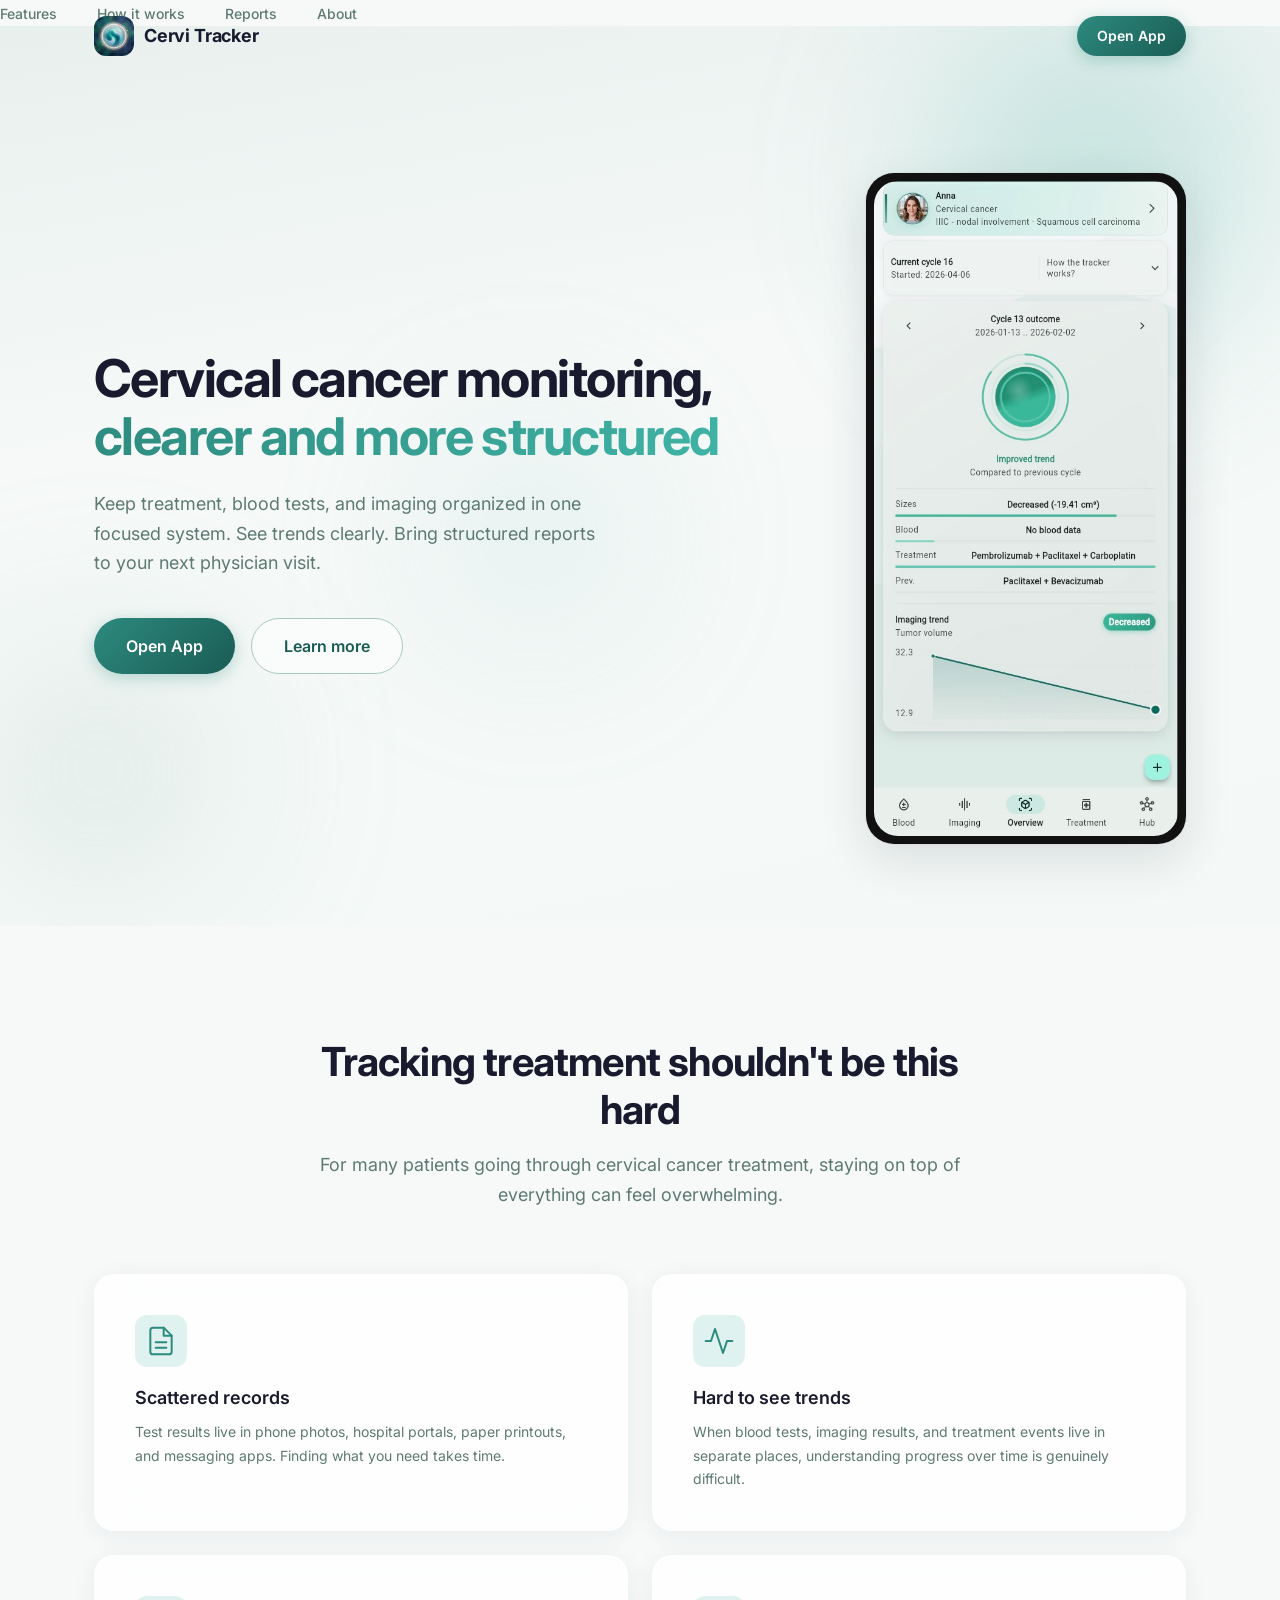
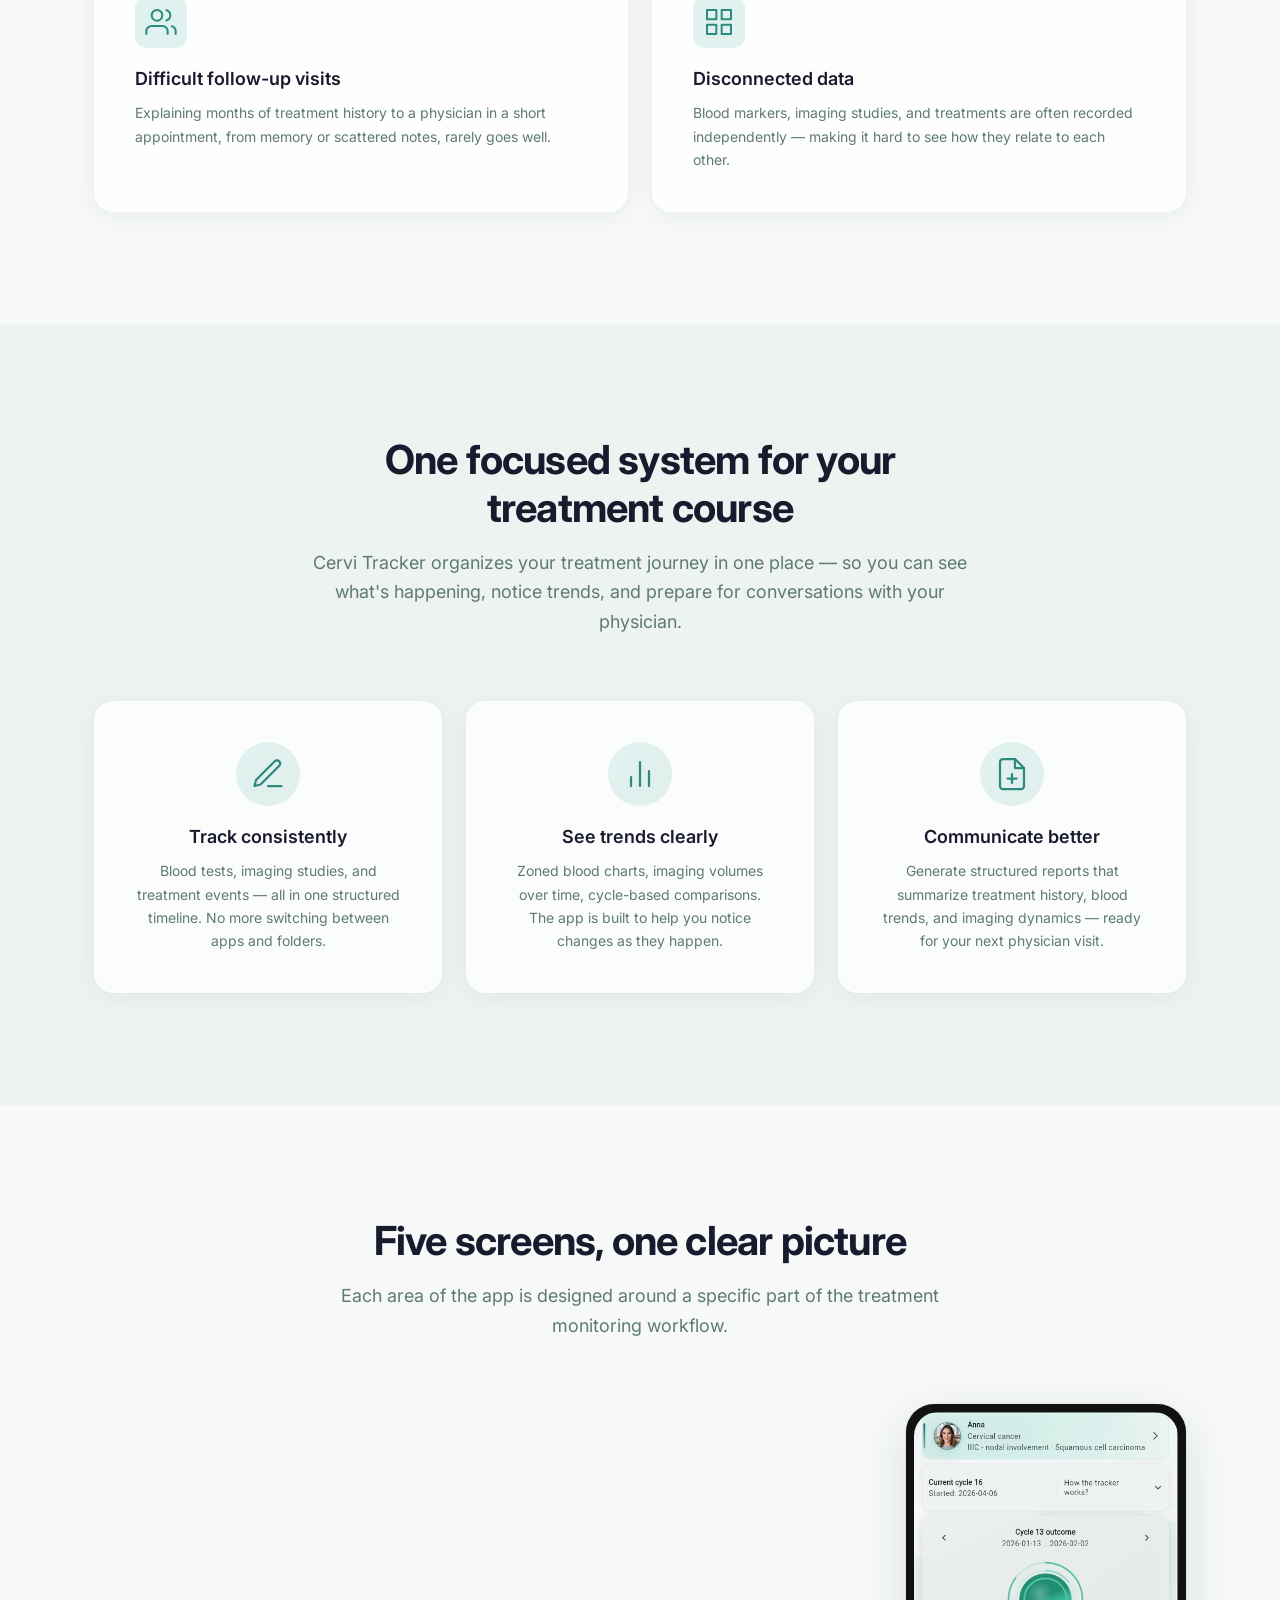
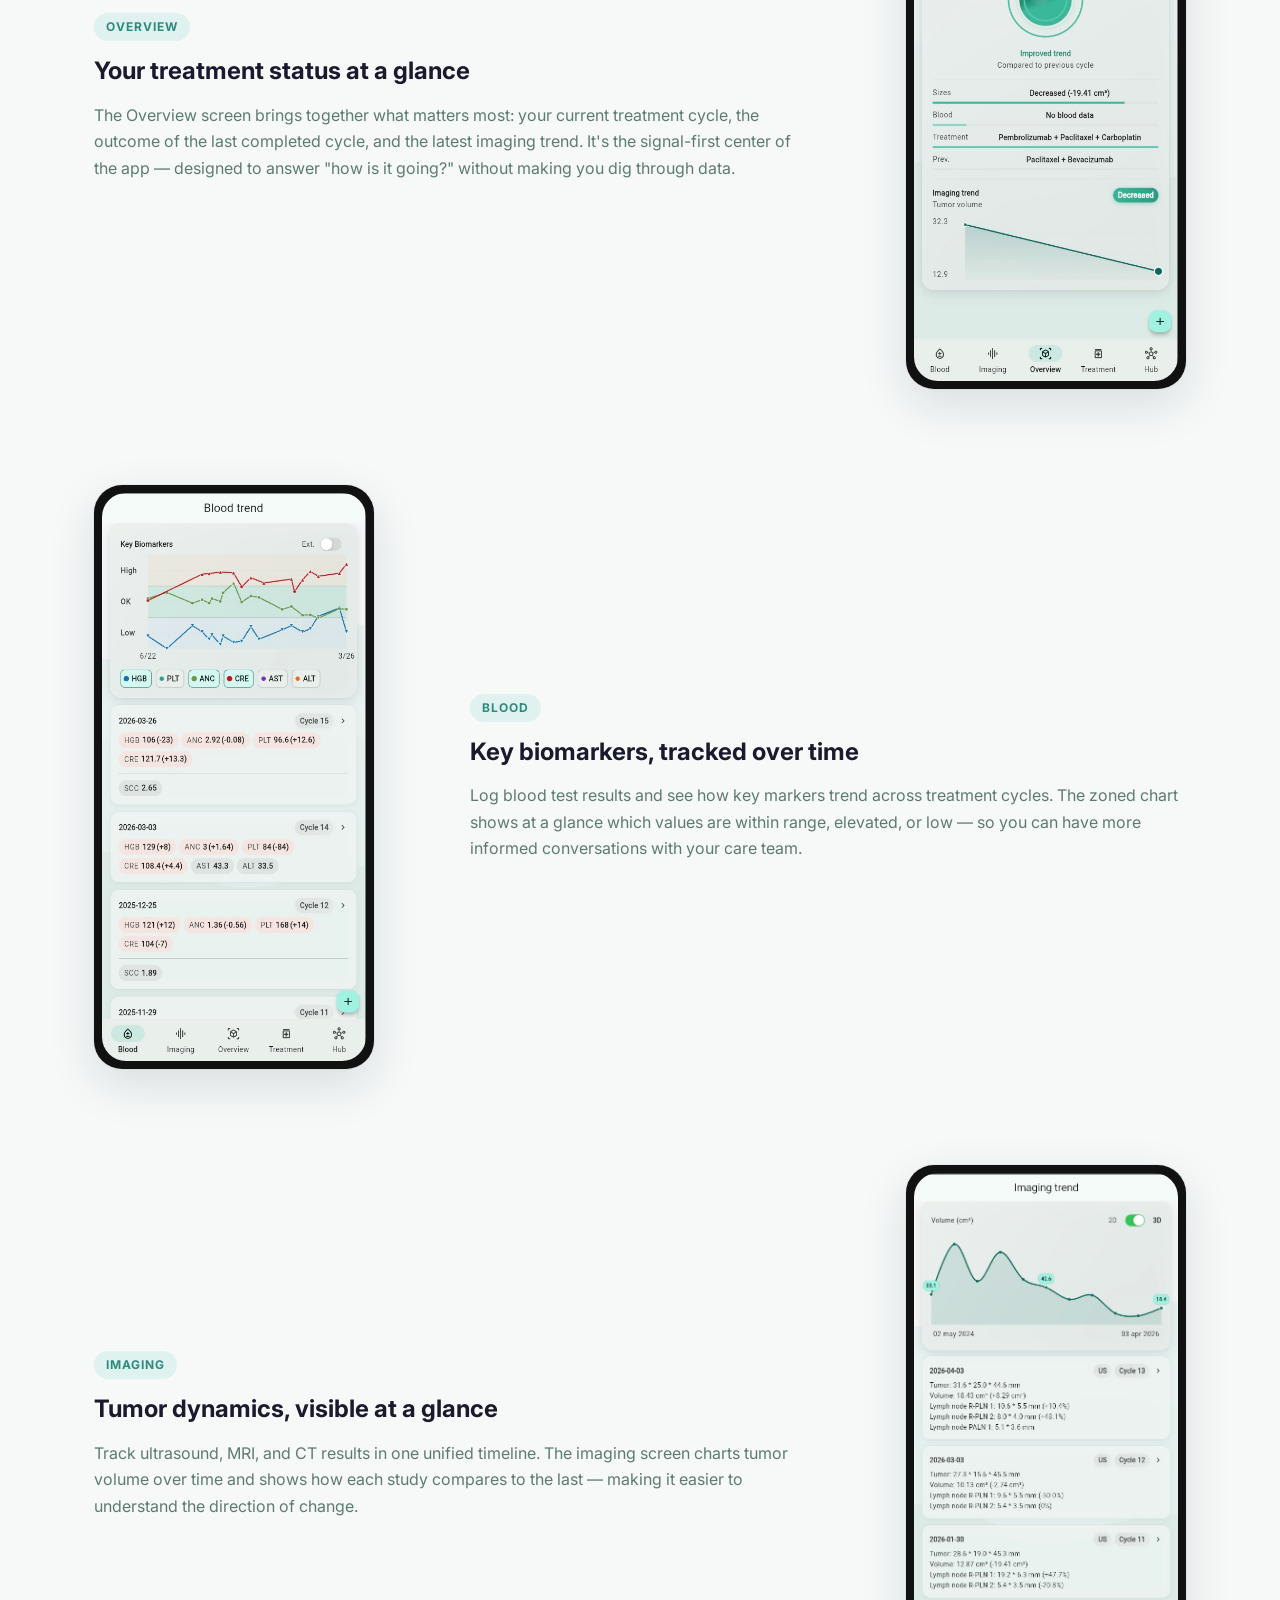
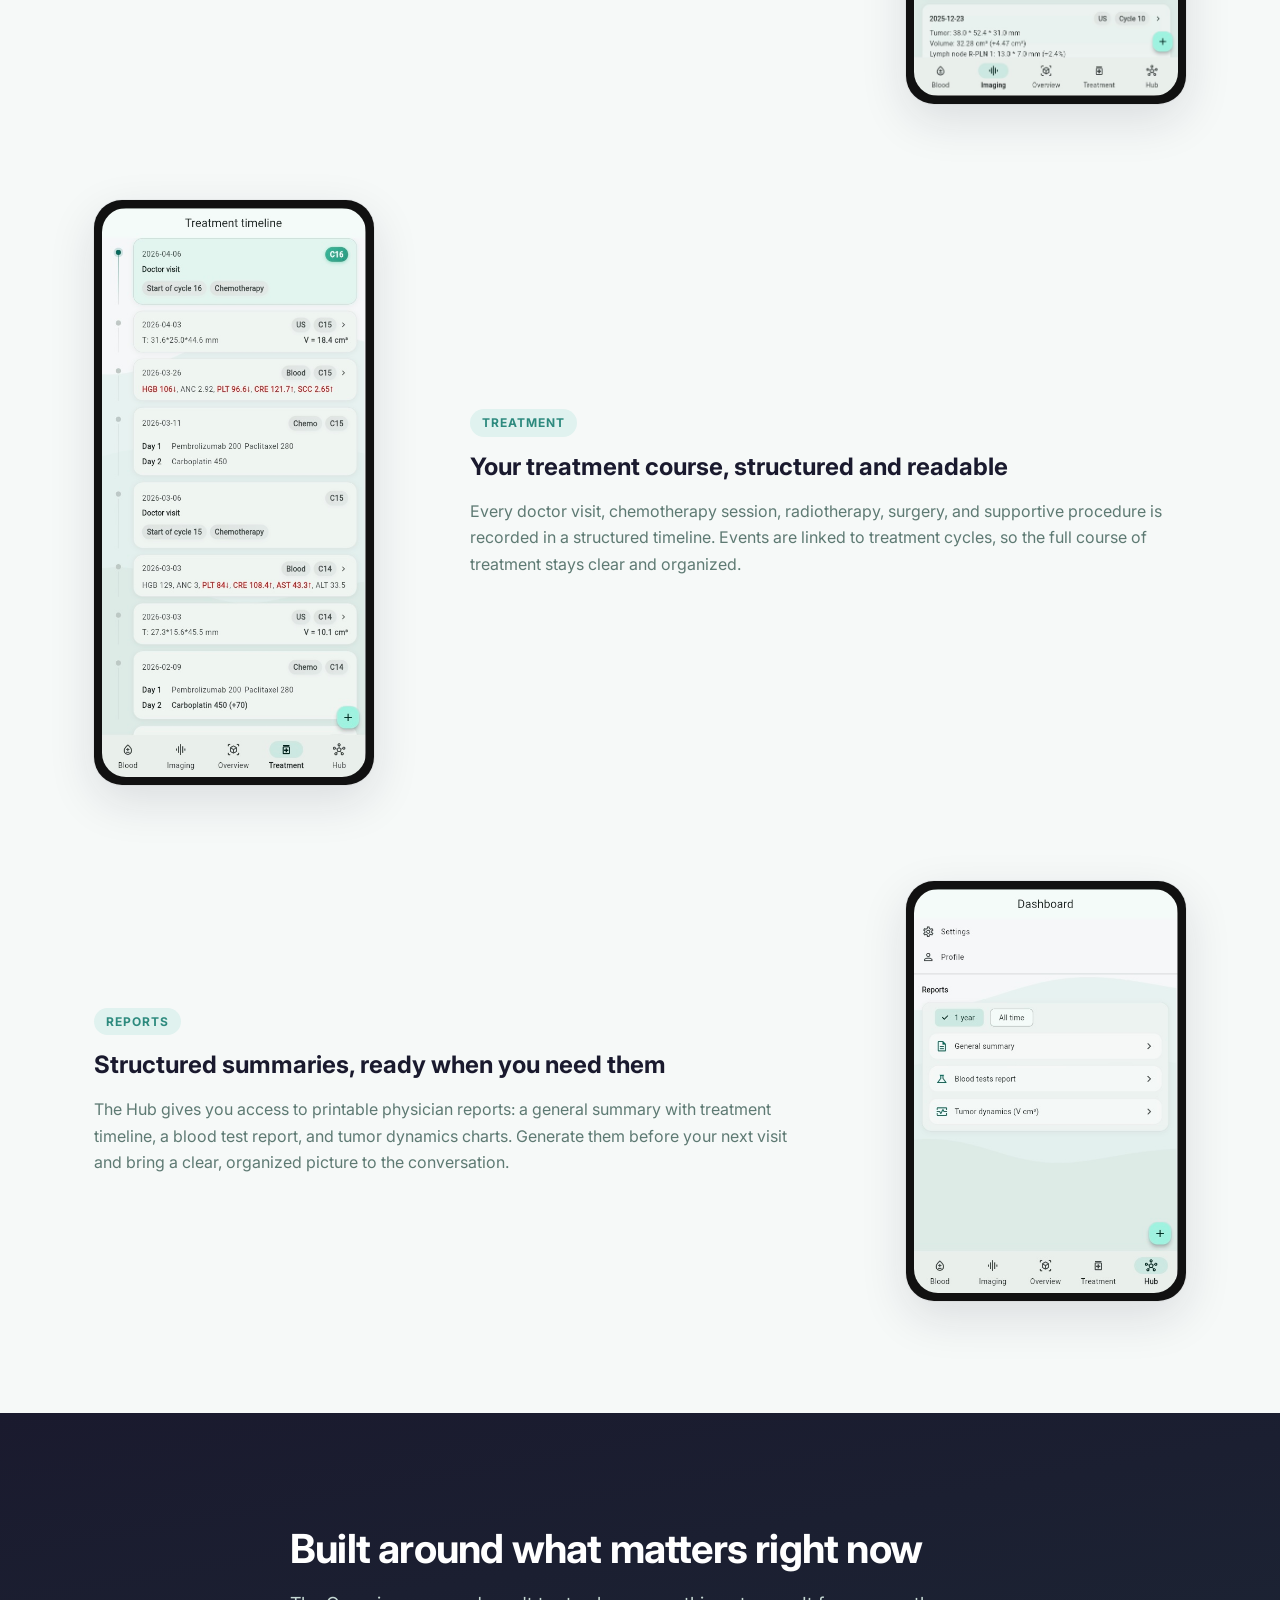
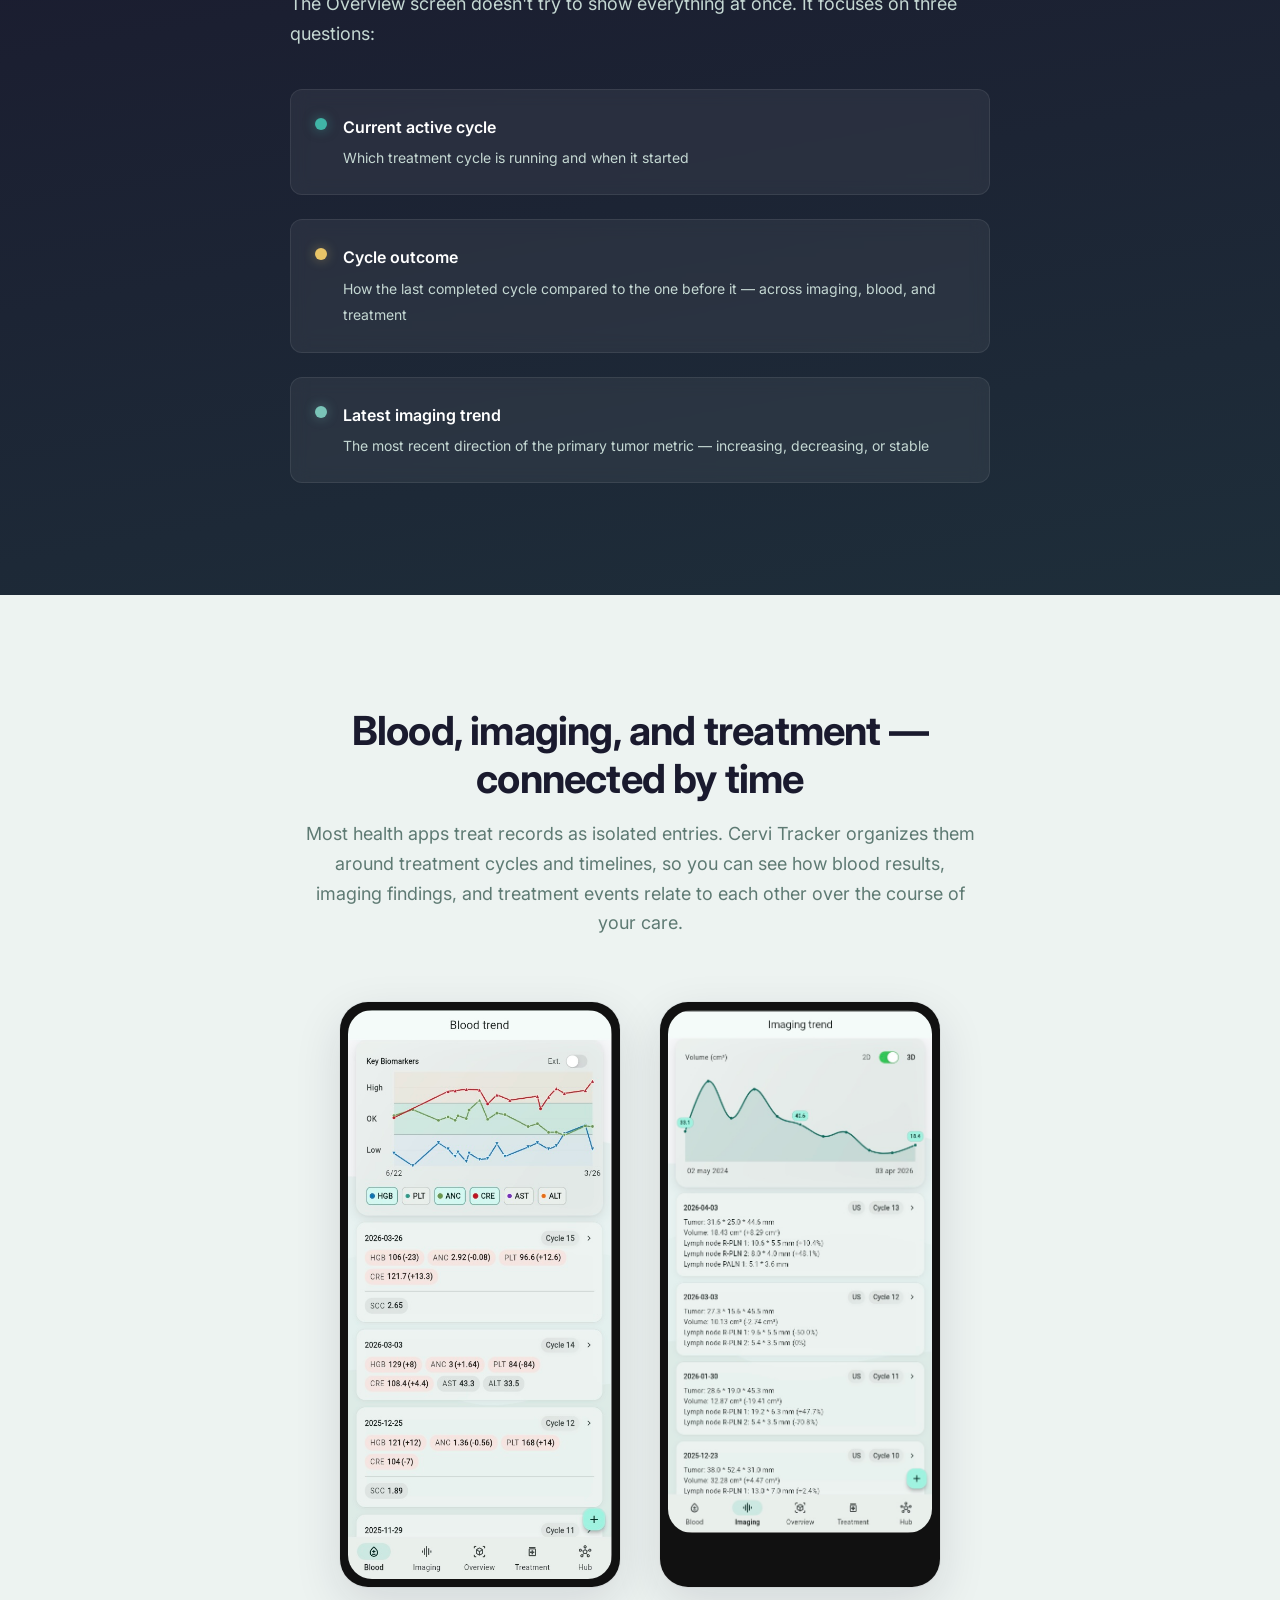
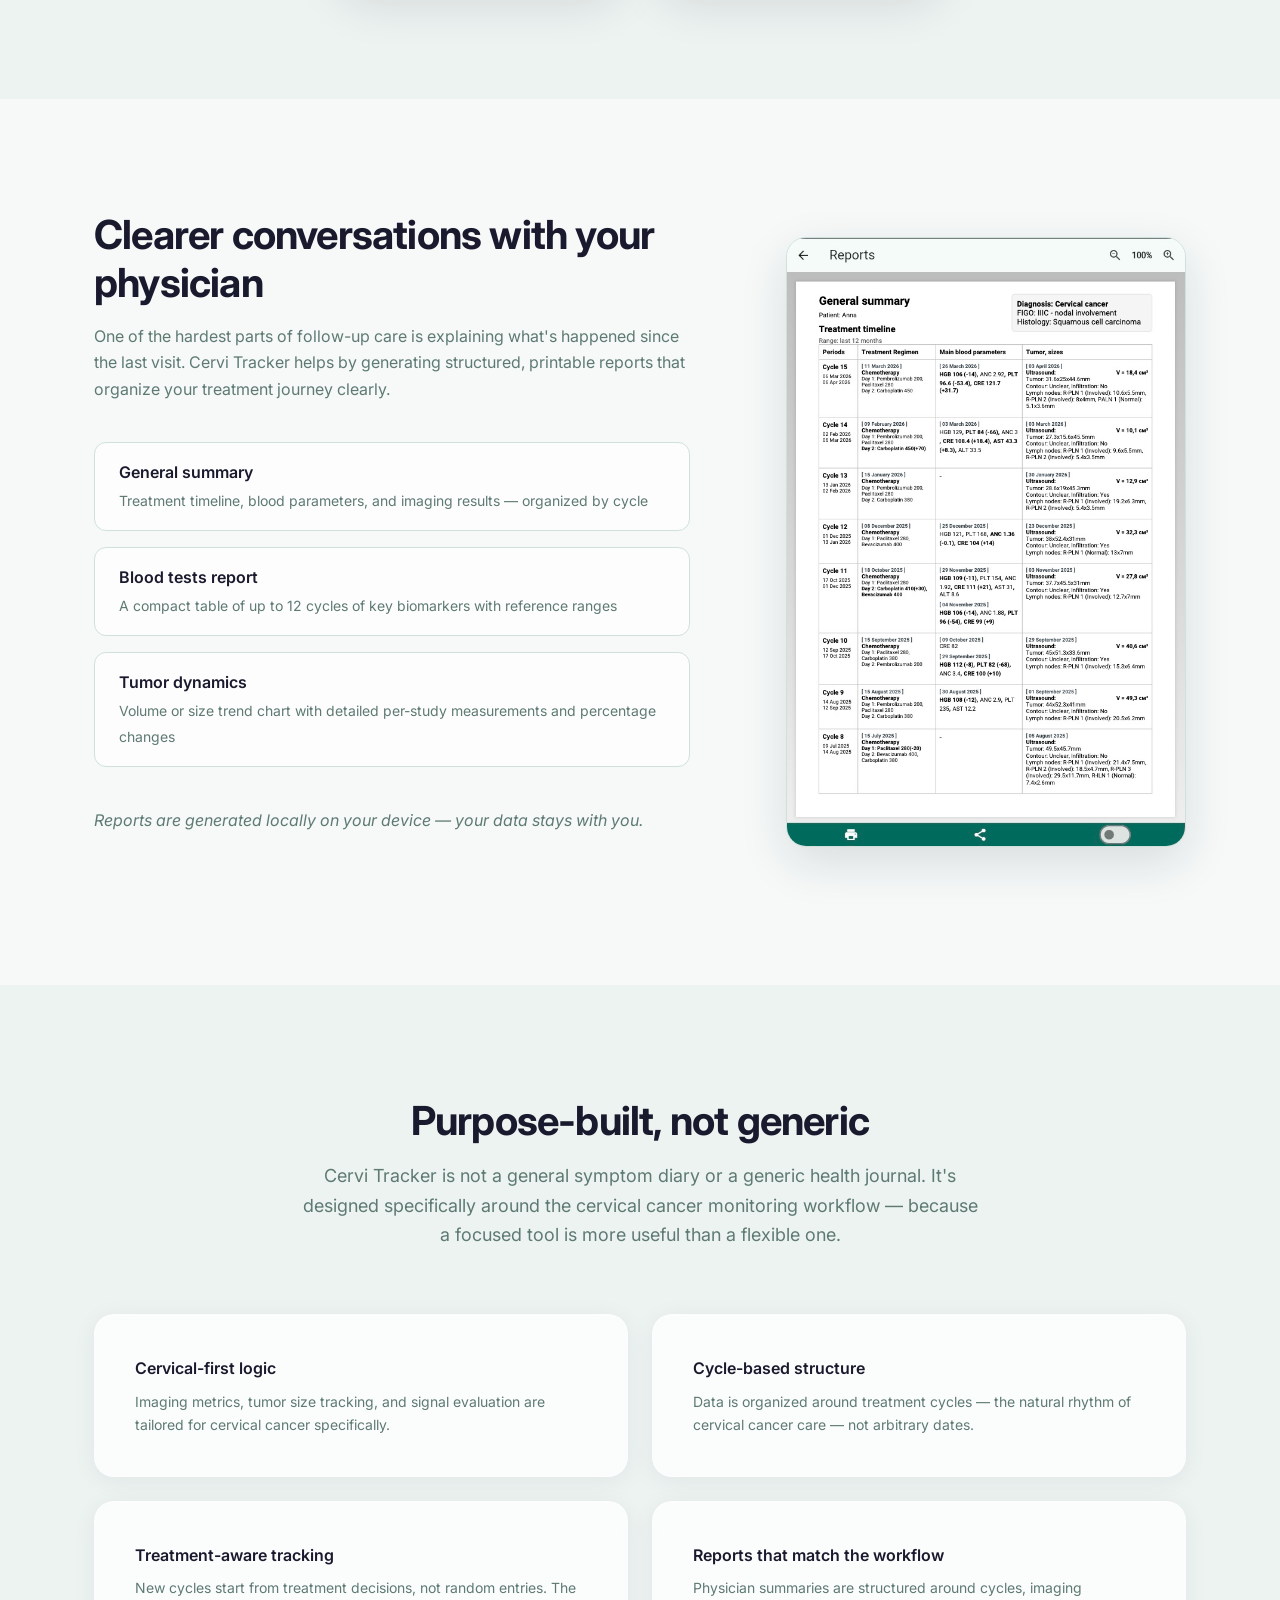
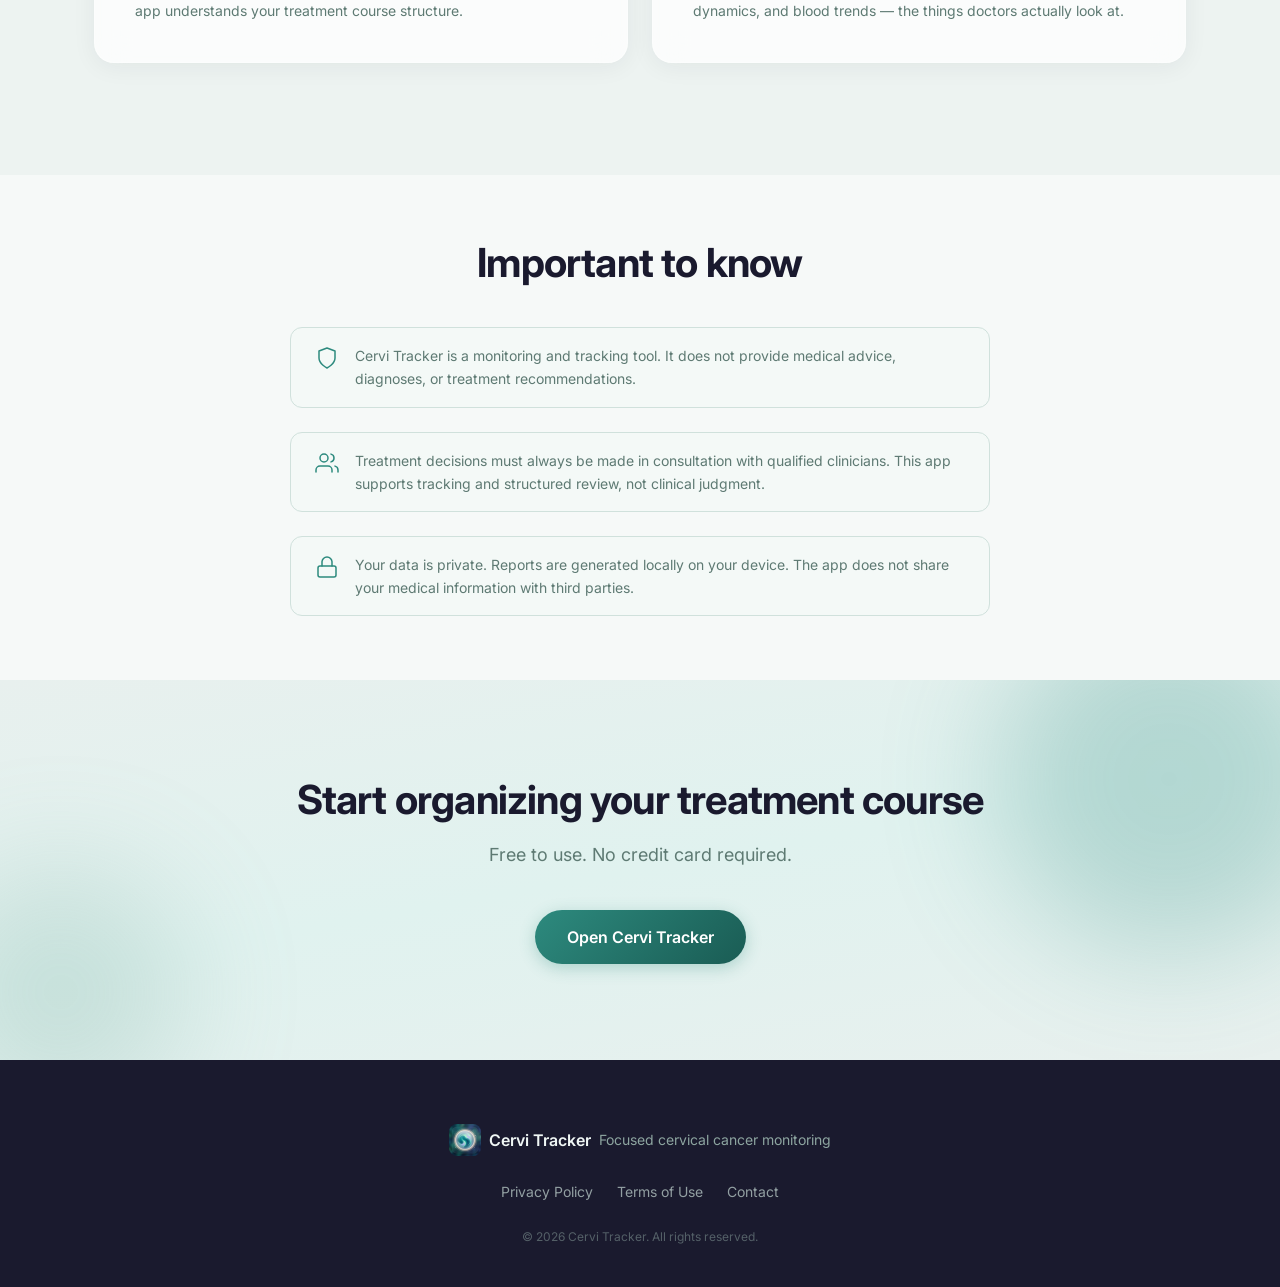
==== index.html @ da71fe40 "Add files via upload" ====
<!DOCTYPE html>
<html lang="en">
<head>
  <meta charset="UTF-8">
  <meta name="viewport" content="width=device-width, initial-scale=1.0">
  <title>Cervi Tracker — Cervical Cancer Monitoring</title>
  <meta name="description" content="A focused tracking app for cervical cancer treatment. Monitor blood tests, imaging, and treatment cycles. Generate structured reports for physician visits.">
  <meta property="og:title" content="Cervi Tracker — Cervical Cancer Monitoring">
  <meta property="og:description" content="Keep treatment, blood tests, and imaging organized. See trends clearly. Prepare better for follow-up visits.">
  <meta property="og:type" content="website">
  <link rel="icon" type="image/jpeg" href="images/icon.jpg">
  <link rel="preconnect" href="https://fonts.googleapis.com">
  <link rel="preconnect" href="https://fonts.gstatic.com" crossorigin>
  <link href="https://fonts.googleapis.com/css2?family=Inter:wght@300;400;500;600;700&display=swap" rel="stylesheet">
  <link rel="stylesheet" href="css/style.css">
</head>
<body>

  <!-- ========== HEADER ========== -->
  <header class="site-header" id="site-header">
    <div class="container header-inner">
      <a href="#" class="logo" aria-label="Cervi Tracker home">
        <img src="images/icon.jpg" alt="Cervi Tracker icon" class="logo-icon" width="40" height="40">
        <span class="logo-text">Cervi Tracker</span>
      </a>
      <!-- lang-toggle hidden — auto-detection works, manual switch not needed for now
      <div class="lang-toggle" id="lang-toggle" role="group" aria-label="Language selector">
        <button class="lang-opt active" data-lang="en" aria-label="English">EN</button>
        <button class="lang-opt" data-lang="ru" aria-label="Русский">RU</button>
      </div>
      -->
      <a href="https://xeno-sama.github.io/gine_onko_tracker/" class="btn btn-primary btn-sm header-cta" target="_blank" rel="noopener" data-i18n="nav.open-app">Open App</a>
      <button class="nav-toggle" id="nav-toggle" aria-label="Toggle navigation" aria-expanded="false">
        <span class="nav-toggle-bar"></span>
        <span class="nav-toggle-bar"></span>
        <span class="nav-toggle-bar"></span>
      </button>
    </div>
  </header>

  <!-- Mobile nav overlay — lives outside header to avoid backdrop-filter stacking context issue -->
  <nav class="main-nav" id="main-nav" aria-label="Main navigation">
    <ul class="nav-list">
      <li><a href="#features" class="nav-link" data-i18n="nav.features">Features</a></li>
      <li><a href="#how-it-works" class="nav-link" data-i18n="nav.how">How it works</a></li>
      <li><a href="#reports" class="nav-link" data-i18n="nav.reports">Reports</a></li>
      <li><a href="#about" class="nav-link" data-i18n="nav.about">About</a></li>
    </ul>
  </nav>

  <main>

    <!-- ========== 1. HERO ========== -->
    <section class="hero" id="hero">
      <div class="hero-bg">
        <div class="hero-orb hero-orb--1"></div>
        <div class="hero-orb hero-orb--2"></div>
        <div class="hero-orb hero-orb--3"></div>
      </div>
      <div class="container hero-inner">
        <div class="hero-content">
          <h1 class="hero-title"><span data-i18n="hero.title">Cervical cancer monitoring,</span><br><span class="hero-accent" data-i18n="hero.accent">clearer and more structured</span></h1>
          <p class="hero-subtitle" data-i18n="hero.subtitle">Keep treatment, blood tests, and imaging organized in one focused system. See trends clearly. Bring structured reports to your next physician visit.</p>
          <div class="hero-actions">
            <a href="https://xeno-sama.github.io/gine_onko_tracker/" class="btn btn-primary btn-lg" target="_blank" rel="noopener" data-i18n="hero.cta-primary">Open App</a>
            <a href="#features" class="btn btn-outline btn-lg" data-i18n="hero.cta-secondary">Learn more</a>
          </div>
        </div>
        <div class="hero-visual">
          <div class="phone-frame">
            <img src="images/overview.jpg" alt="Cervi Tracker overview screen showing cycle outcome, imaging trend, and current active treatment cycle" loading="eager" width="500" height="1060">
          </div>
        </div>
      </div>
    </section>

    <!-- ========== 2. THE PROBLEM ========== -->
    <section class="section section--problem" id="problem">
      <div class="container">
        <div class="section-header anim-fade-up">
          <h2 class="section-title" data-i18n="problem.heading">Tracking treatment shouldn't be this hard</h2>
          <p class="section-subtitle" data-i18n="problem.subheading">For many patients going through cervical cancer treatment, staying on top of everything can feel overwhelming.</p>
        </div>
        <div class="problem-grid">
          <div class="glass-card problem-card anim-fade-up">
            <div class="problem-icon">
              <svg width="32" height="32" viewBox="0 0 24 24" fill="none" stroke="currentColor" stroke-width="1.5" stroke-linecap="round" stroke-linejoin="round"><path d="M14 2H6a2 2 0 0 0-2 2v16a2 2 0 0 0 2 2h12a2 2 0 0 0 2-2V8z"/><polyline points="14 2 14 8 20 8"/><line x1="16" y1="13" x2="8" y2="13"/><line x1="16" y1="17" x2="8" y2="17"/></svg>
            </div>
            <h3 data-i18n="problem.1.title">Scattered records</h3>
            <p data-i18n="problem.1.body">Test results live in phone photos, hospital portals, paper printouts, and messaging apps. Finding what you need takes time.</p>
          </div>
          <div class="glass-card problem-card anim-fade-up">
            <div class="problem-icon">
              <svg width="32" height="32" viewBox="0 0 24 24" fill="none" stroke="currentColor" stroke-width="1.5" stroke-linecap="round" stroke-linejoin="round"><polyline points="22 12 18 12 15 21 9 3 6 12 2 12"/></svg>
            </div>
            <h3 data-i18n="problem.2.title">Hard to see trends</h3>
            <p data-i18n="problem.2.body">When blood tests, imaging results, and treatment events live in separate places, understanding progress over time is genuinely difficult.</p>
          </div>
          <div class="glass-card problem-card anim-fade-up">
            <div class="problem-icon">
              <svg width="32" height="32" viewBox="0 0 24 24" fill="none" stroke="currentColor" stroke-width="1.5" stroke-linecap="round" stroke-linejoin="round"><path d="M17 21v-2a4 4 0 0 0-4-4H5a4 4 0 0 0-4 4v2"/><circle cx="9" cy="7" r="4"/><path d="M23 21v-2a4 4 0 0 0-3-3.87"/><path d="M16 3.13a4 4 0 0 1 0 7.75"/></svg>
            </div>
            <h3 data-i18n="problem.3.title">Difficult follow-up visits</h3>
            <p data-i18n="problem.3.body">Explaining months of treatment history to a physician in a short appointment, from memory or scattered notes, rarely goes well.</p>
          </div>
          <div class="glass-card problem-card anim-fade-up">
            <div class="problem-icon">
              <svg width="32" height="32" viewBox="0 0 24 24" fill="none" stroke="currentColor" stroke-width="1.5" stroke-linecap="round" stroke-linejoin="round"><rect x="3" y="3" width="7" height="7"/><rect x="14" y="3" width="7" height="7"/><rect x="14" y="14" width="7" height="7"/><rect x="3" y="14" width="7" height="7"/></svg>
            </div>
            <h3 data-i18n="problem.4.title">Disconnected data</h3>
            <p data-i18n="problem.4.body">Blood markers, imaging studies, and treatments are often recorded independently — making it hard to see how they relate to each other.</p>
          </div>
        </div>
      </div>
    </section>

    <!-- ========== 3. THE SOLUTION ========== -->
    <section class="section section--solution" id="features">
      <div class="container">
        <div class="section-header anim-fade-up">
          <h2 class="section-title" data-i18n="solution.heading">One focused system for your treatment course</h2>
          <p class="section-subtitle" data-i18n="solution.subheading">Cervi Tracker organizes your treatment journey in one place — so you can see what's happening, notice trends, and prepare for conversations with your physician.</p>
        </div>
        <div class="solution-grid">
          <div class="glass-card solution-card anim-fade-up">
            <div class="solution-icon">
              <svg width="36" height="36" viewBox="0 0 24 24" fill="none" stroke="currentColor" stroke-width="1.5" stroke-linecap="round" stroke-linejoin="round"><path d="M12 20h9"/><path d="M16.5 3.5a2.121 2.121 0 0 1 3 3L7 19l-4 1 1-4L16.5 3.5z"/></svg>
            </div>
            <h3 data-i18n="solution.1.title">Track consistently</h3>
            <p data-i18n="solution.1.body">Blood tests, imaging studies, and treatment events — all in one structured timeline. No more switching between apps and folders.</p>
          </div>
          <div class="glass-card solution-card anim-fade-up">
            <div class="solution-icon">
              <svg width="36" height="36" viewBox="0 0 24 24" fill="none" stroke="currentColor" stroke-width="1.5" stroke-linecap="round" stroke-linejoin="round"><line x1="18" y1="20" x2="18" y2="10"/><line x1="12" y1="20" x2="12" y2="4"/><line x1="6" y1="20" x2="6" y2="14"/></svg>
            </div>
            <h3 data-i18n="solution.2.title">See trends clearly</h3>
            <p data-i18n="solution.2.body">Zoned blood charts, imaging volumes over time, cycle-based comparisons. The app is built to help you notice changes as they happen.</p>
          </div>
          <div class="glass-card solution-card anim-fade-up">
            <div class="solution-icon">
              <svg width="36" height="36" viewBox="0 0 24 24" fill="none" stroke="currentColor" stroke-width="1.5" stroke-linecap="round" stroke-linejoin="round"><path d="M14 2H6a2 2 0 0 0-2 2v16a2 2 0 0 0 2 2h12a2 2 0 0 0 2-2V8z"/><polyline points="14 2 14 8 20 8"/><line x1="12" y1="18" x2="12" y2="12"/><line x1="9" y1="15" x2="15" y2="15"/></svg>
            </div>
            <h3 data-i18n="solution.3.title">Communicate better</h3>
            <p data-i18n="solution.3.body">Generate structured reports that summarize treatment history, blood trends, and imaging dynamics — ready for your next physician visit.</p>
          </div>
        </div>
      </div>
    </section>

    <!-- ========== 4. HOW IT WORKS ========== -->
    <section class="section section--features" id="how-it-works">
      <div class="container">
        <div class="section-header anim-fade-up">
          <h2 class="section-title" data-i18n="features.heading">Five screens, one clear picture</h2>
          <p class="section-subtitle" data-i18n="features.subheading">Each area of the app is designed around a specific part of the treatment monitoring workflow.</p>
        </div>

        <!-- Feature: Overview -->
        <div class="feature-row anim-fade-up">
          <div class="feature-text">
            <div class="feature-label" data-i18n="features.overview.label">Overview</div>
            <h3 class="feature-title" data-i18n="features.overview.title">Your treatment status at a glance</h3>
            <p data-i18n="features.overview.body">The Overview screen brings together what matters most: your current treatment cycle, the outcome of the last completed cycle, and the latest imaging trend. It's the signal-first center of the app — designed to answer "how is it going?" without making you dig through data.</p>
          </div>
          <div class="feature-visual">
            <div class="phone-frame phone-frame--sm">
              <img src="images/overview.jpg" alt="Overview screen showing current cycle 16, cycle 13 outcome with improved trend, and imaging trend chart showing tumor volume decrease" loading="lazy" width="500" height="1060">
            </div>
          </div>
        </div>

        <!-- Feature: Blood -->
        <div class="feature-row feature-row--reverse anim-fade-up">
          <div class="feature-text">
            <div class="feature-label" data-i18n="features.blood.label">Blood</div>
            <h3 class="feature-title" data-i18n="features.blood.title">Key biomarkers, tracked over time</h3>
            <p data-i18n="features.blood.body">Log blood test results and see how key markers trend across treatment cycles. The zoned chart shows at a glance which values are within range, elevated, or low — so you can have more informed conversations with your care team.</p>
          </div>
          <div class="feature-visual">
            <div class="phone-frame phone-frame--sm">
              <img src="images/blood.jpg" alt="Blood trend screen showing HGB, PLT, ANC, CRE, AST, ALT biomarker zones over time with individual test result cards" loading="lazy" width="500" height="1060">
            </div>
          </div>
        </div>

        <!-- Feature: Imaging -->
        <div class="feature-row anim-fade-up">
          <div class="feature-text">
            <div class="feature-label" data-i18n="features.imaging.label">Imaging</div>
            <h3 class="feature-title" data-i18n="features.imaging.title">Tumor dynamics, visible at a glance</h3>
            <p data-i18n="features.imaging.body">Track ultrasound, MRI, and CT results in one unified timeline. The imaging screen charts tumor volume over time and shows how each study compares to the last — making it easier to understand the direction of change.</p>
          </div>
          <div class="feature-visual">
            <div class="phone-frame phone-frame--sm">
              <img src="images/imaging.jpg" alt="Imaging trend screen showing tumor volume chart over time with 2D/3D toggle and detailed study cards with measurements" loading="lazy" width="500" height="1060">
            </div>
          </div>
        </div>

        <!-- Feature: Treatment -->
        <div class="feature-row feature-row--reverse anim-fade-up">
          <div class="feature-text">
            <div class="feature-label" data-i18n="features.treatment.label">Treatment</div>
            <h3 class="feature-title" data-i18n="features.treatment.title">Your treatment course, structured and readable</h3>
            <p data-i18n="features.treatment.body">Every doctor visit, chemotherapy session, radiotherapy, surgery, and supportive procedure is recorded in a structured timeline. Events are linked to treatment cycles, so the full course of treatment stays clear and organized.</p>
          </div>
          <div class="feature-visual">
            <div class="phone-frame phone-frame--sm">
              <img src="images/treatment.jpg" alt="Treatment timeline showing chronological list of doctor visits, chemotherapy sessions, blood tests, and imaging studies linked to treatment cycles" loading="lazy" width="500" height="1060">
            </div>
          </div>
        </div>

        <!-- Feature: Reports -->
        <div class="feature-row anim-fade-up">
          <div class="feature-text">
            <div class="feature-label" data-i18n="features.reports.label">Reports</div>
            <h3 class="feature-title" data-i18n="features.reports.title">Structured summaries, ready when you need them</h3>
            <p data-i18n="features.reports.body">The Hub gives you access to printable physician reports: a general summary with treatment timeline, a blood test report, and tumor dynamics charts. Generate them before your next visit and bring a clear, organized picture to the conversation.</p>
          </div>
          <div class="feature-visual">
            <div class="phone-frame phone-frame--sm">
              <img src="images/hub.jpg" alt="Hub screen showing Settings, Profile, and Reports section with General summary, Blood tests report, and Tumor dynamics report options" loading="lazy" width="500" height="1060">
            </div>
          </div>
        </div>
      </div>
    </section>

    <!-- ========== 5. SIGNAL-FIRST OVERVIEW ========== -->
    <section class="section section--signal" id="signal">
      <div class="container">
        <div class="signal-inner anim-fade-up">
          <div class="signal-content">
            <h2 class="section-title" data-i18n="signal.heading">Built around what matters right now</h2>
            <p data-i18n="signal.intro">The Overview screen doesn't try to show everything at once. It focuses on three questions:</p>
            <div class="signal-list">
              <div class="signal-item">
                <div class="signal-dot signal-dot--active"></div>
                <div>
                  <strong data-i18n="signal.1.title">Current active cycle</strong>
                  <span data-i18n="signal.1.body">Which treatment cycle is running and when it started</span>
                </div>
              </div>
              <div class="signal-item">
                <div class="signal-dot signal-dot--outcome"></div>
                <div>
                  <strong data-i18n="signal.2.title">Cycle outcome</strong>
                  <span data-i18n="signal.2.body">How the last completed cycle compared to the one before it — across imaging, blood, and treatment</span>
                </div>
              </div>
              <div class="signal-item">
                <div class="signal-dot signal-dot--trend"></div>
                <div>
                  <strong data-i18n="signal.3.title">Latest imaging trend</strong>
                  <span data-i18n="signal.3.body">The most recent direction of the primary tumor metric — increasing, decreasing, or stable</span>
                </div>
              </div>
            </div>
          </div>
        </div>
      </div>
    </section>

    <!-- ========== 6. BLOOD + IMAGING + TREATMENT ========== -->
    <section class="section section--connected" id="connected">
      <div class="container">
        <div class="section-header anim-fade-up">
          <h2 class="section-title" data-i18n="connected.heading">Blood, imaging, and treatment — connected by time</h2>
          <p class="section-subtitle" data-i18n="connected.subheading">Most health apps treat records as isolated entries. Cervi Tracker organizes them around treatment cycles and timelines, so you can see how blood results, imaging findings, and treatment events relate to each other over the course of your care.</p>
        </div>
        <div class="connected-visuals anim-fade-up">
          <div class="phone-frame phone-frame--sm">
            <img src="images/blood.jpg" alt="Blood trend screen with zoned biomarker chart" loading="lazy" width="500" height="1060">
          </div>
          <div class="phone-frame phone-frame--sm">
            <img src="images/imaging.jpg" alt="Imaging trend screen with tumor volume chart" loading="lazy" width="500" height="1060">
          </div>
        </div>
      </div>
    </section>

    <!-- ========== 7. REPORTS ========== -->
    <section class="section section--reports" id="reports">
      <div class="container">
        <div class="reports-inner anim-fade-up">
          <div class="reports-content">
            <h2 class="section-title" data-i18n="reports.heading">Clearer conversations with your physician</h2>
            <p data-i18n="reports.intro">One of the hardest parts of follow-up care is explaining what's happened since the last visit. Cervi Tracker helps by generating structured, printable reports that organize your treatment journey clearly.</p>
            <ul class="reports-list">
              <li>
                <strong data-i18n="reports.1.title">General summary</strong>
                <span data-i18n="reports.1.body">Treatment timeline, blood parameters, and imaging results — organized by cycle</span>
              </li>
              <li>
                <strong data-i18n="reports.2.title">Blood tests report</strong>
                <span data-i18n="reports.2.body">A compact table of up to 12 cycles of key biomarkers with reference ranges</span>
              </li>
              <li>
                <strong data-i18n="reports.3.title">Tumor dynamics</strong>
                <span data-i18n="reports.3.body">Volume or size trend chart with detailed per-study measurements and percentage changes</span>
              </li>
            </ul>
            <p class="reports-note" data-i18n="reports.note">Reports are generated locally on your device — your data stays with you.</p>
          </div>
          <div class="reports-visual">
            <div class="report-frame">
              <img src="images/report.jpg" alt="Physician summary report showing treatment timeline table with cycles, treatment regimen, blood parameters, and tumor sizes organized chronologically" loading="lazy" width="667" height="1050">
            </div>
          </div>
        </div>
      </div>
    </section>

    <!-- ========== 8. WHY CERVICAL-FOCUSED ========== -->
    <section class="section section--why" id="about">
      <div class="container">
        <div class="why-inner anim-fade-up">
          <h2 class="section-title" data-i18n="why.heading">Purpose-built, not generic</h2>
          <p class="section-subtitle" data-i18n="why.subheading">Cervi Tracker is not a general symptom diary or a generic health journal. It's designed specifically around the cervical cancer monitoring workflow — because a focused tool is more useful than a flexible one.</p>
          <div class="why-grid">
            <div class="glass-card why-card">
              <h3 data-i18n="why.1.title">Cervical-first logic</h3>
              <p data-i18n="why.1.body">Imaging metrics, tumor size tracking, and signal evaluation are tailored for cervical cancer specifically.</p>
            </div>
            <div class="glass-card why-card">
              <h3 data-i18n="why.2.title">Cycle-based structure</h3>
              <p data-i18n="why.2.body">Data is organized around treatment cycles — the natural rhythm of cervical cancer care — not arbitrary dates.</p>
            </div>
            <div class="glass-card why-card">
              <h3 data-i18n="why.3.title">Treatment-aware tracking</h3>
              <p data-i18n="why.3.body">New cycles start from treatment decisions, not random entries. The app understands your treatment course structure.</p>
            </div>
            <div class="glass-card why-card">
              <h3 data-i18n="why.4.title">Reports that match the workflow</h3>
              <p data-i18n="why.4.body">Physician summaries are structured around cycles, imaging dynamics, and blood trends — the things doctors actually look at.</p>
            </div>
          </div>
        </div>
      </div>
    </section>

    <!-- ========== 9. TRUST / SAFETY ========== -->
    <section class="section section--trust" id="trust">
      <div class="container">
        <div class="trust-inner anim-fade-up">
          <h2 class="section-title" data-i18n="trust.heading">Important to know</h2>
          <div class="trust-content">
            <div class="trust-item">
              <svg width="24" height="24" viewBox="0 0 24 24" fill="none" stroke="currentColor" stroke-width="1.5" stroke-linecap="round" stroke-linejoin="round"><path d="M12 22s8-4 8-10V5l-8-3-8 3v7c0 6 8 10 8 10z"/></svg>
              <p data-i18n="trust.1">Cervi Tracker is a monitoring and tracking tool. It does not provide medical advice, diagnoses, or treatment recommendations.</p>
            </div>
            <div class="trust-item">
              <svg width="24" height="24" viewBox="0 0 24 24" fill="none" stroke="currentColor" stroke-width="1.5" stroke-linecap="round" stroke-linejoin="round"><path d="M17 21v-2a4 4 0 0 0-4-4H5a4 4 0 0 0-4 4v2"/><circle cx="9" cy="7" r="4"/><path d="M23 21v-2a4 4 0 0 0-3-3.87"/><path d="M16 3.13a4 4 0 0 1 0 7.75"/></svg>
              <p data-i18n="trust.2">Treatment decisions must always be made in consultation with qualified clinicians. This app supports tracking and structured review, not clinical judgment.</p>
            </div>
            <div class="trust-item">
              <svg width="24" height="24" viewBox="0 0 24 24" fill="none" stroke="currentColor" stroke-width="1.5" stroke-linecap="round" stroke-linejoin="round"><rect x="3" y="11" width="18" height="11" rx="2" ry="2"/><path d="M7 11V7a5 5 0 0 1 10 0v4"/></svg>
              <p data-i18n="trust.3">Your data is private. Reports are generated locally on your device. The app does not share your medical information with third parties.</p>
            </div>
          </div>
        </div>
      </div>
    </section>

    <!-- ========== 10. FINAL CTA ========== -->
    <section class="section section--cta" id="cta">
      <div class="cta-bg">
        <div class="cta-orb cta-orb--1"></div>
        <div class="cta-orb cta-orb--2"></div>
      </div>
      <div class="container">
        <div class="cta-inner anim-fade-up">
          <h2 class="section-title cta-title" data-i18n="cta.heading">Start organizing your treatment course</h2>
          <p class="cta-subtitle" data-i18n="cta.sub">Free to use. No credit card required.</p>
          <a href="https://xeno-sama.github.io/gine_onko_tracker/" class="btn btn-primary btn-lg" target="_blank" rel="noopener" data-i18n="cta.btn">Open Cervi Tracker</a>
        </div>
      </div>
    </section>

  </main>

  <!-- ========== FOOTER ========== -->
  <footer class="site-footer">
    <div class="container footer-inner">
      <div class="footer-brand">
        <img src="images/icon.jpg" alt="Cervi Tracker" class="footer-icon" width="32" height="32">
        <span class="footer-name">Cervi Tracker</span>
        <span class="footer-tagline" data-i18n="footer.tagline">Focused cervical cancer monitoring</span>
      </div>
      <nav class="footer-nav" aria-label="Footer navigation">
        <a href="privacy.html" data-i18n="footer.privacy">Privacy Policy</a>
        <a href="terms.html" data-i18n="footer.terms">Terms of Use</a>
        <a href="support.html" data-i18n="footer.contact">Contact</a>
      </nav>
      <p class="footer-copy" data-i18n="footer.copy">&copy; 2026 Cervi Tracker. All rights reserved.</p>
    </div>
  </footer>

  <script src="js/i18n.js"></script>
  <script src="js/main.js"></script>
</body>
</html>
---- css/style.css ----
/* ============================================
   CERVI TRACKER — MARKETING SITE STYLES
   Visual DNA: calm, organic, glass-like, teal/sage
   ============================================ */

/* ---------- DESIGN TOKENS ---------- */
:root {
  /* Colors — derived from app's visual language */
  --c-primary: #2d8a7e;
  --c-primary-dark: #1a5c54;
  --c-primary-light: #3ba899;
  --c-primary-subtle: #e0f2ef;
  --c-accent: #40b4a6;

  --c-sage-50: #f4f9f7;
  --c-sage-100: #e8f0ee;
  --c-sage-200: #d0e1dc;
  --c-sage-300: #a8c8bf;
  --c-sage-400: #7aad9f;

  --c-dark: #1a1a2e;
  --c-dark-soft: #2a2a3e;

  --c-text: #2c3e3a;
  --c-text-muted: #5e7a73;
  --c-text-light: #8da5a0;
  --c-text-on-dark: #c5d8d3;
  --c-text-white: #f0f7f5;

  --c-bg: #f6f9f8;
  --c-bg-alt: #edf3f1;
  --c-bg-glass: rgba(255, 255, 255, 0.55);
  --c-bg-glass-strong: rgba(255, 255, 255, 0.75);
  --c-border-glass: rgba(255, 255, 255, 0.3);

  /* Typography */
  --ff-body: 'Inter', -apple-system, BlinkMacSystemFont, 'Segoe UI', sans-serif;
  --fs-base: 1rem;
  --fs-sm: 0.875rem;
  --fs-xs: 0.75rem;
  --fs-lg: 1.125rem;
  --fs-xl: 1.5rem;
  --fs-2xl: 2rem;
  --fs-3xl: 2.5rem;
  --fs-4xl: 3.25rem;
  --fw-light: 300;
  --fw-regular: 400;
  --fw-medium: 500;
  --fw-semibold: 600;
  --fw-bold: 700;
  --lh-tight: 1.2;
  --lh-body: 1.65;

  /* Spacing */
  --sp-xs: 0.5rem;
  --sp-sm: 1rem;
  --sp-md: 1.5rem;
  --sp-lg: 2.5rem;
  --sp-xl: 4rem;
  --sp-2xl: 6rem;
  --sp-section: 7rem;

  /* Layout */
  --max-width: 1140px;
  --header-h: 72px;

  /* Radius */
  --r-sm: 8px;
  --r-md: 12px;
  --r-lg: 20px;
  --r-xl: 28px;
  --r-full: 9999px;

  /* Shadows */
  --shadow-sm: 0 1px 3px rgba(26, 26, 46, 0.06);
  --shadow-md: 0 4px 16px rgba(26, 26, 46, 0.08);
  --shadow-lg: 0 8px 32px rgba(26, 26, 46, 0.1);
  --shadow-xl: 0 16px 48px rgba(26, 26, 46, 0.12);
  --shadow-glass: 0 4px 24px rgba(26, 26, 46, 0.06), inset 0 1px 0 rgba(255,255,255,0.4);

  /* Transitions */
  --ease: cubic-bezier(0.4, 0, 0.2, 1);
  --t-fast: 200ms;
  --t-normal: 350ms;
  --t-slow: 600ms;
}

/* ---------- RESET ---------- */
*, *::before, *::after {
  margin: 0;
  padding: 0;
  box-sizing: border-box;
}

html {
  scroll-behavior: smooth;
  scroll-padding-top: var(--header-h);
  -webkit-font-smoothing: antialiased;
  -moz-osx-font-smoothing: grayscale;
}

body {
  font-family: var(--ff-body);
  font-size: var(--fs-base);
  font-weight: var(--fw-regular);
  line-height: var(--lh-body);
  color: var(--c-text);
  background-color: var(--c-bg);
  overflow-x: hidden;
}

img {
  max-width: 100%;
  height: auto;
  display: block;
}

a {
  color: var(--c-primary);
  text-decoration: none;
  transition: color var(--t-fast) var(--ease);
}

ul, ol { list-style: none; }

/* ---------- UTILITY ---------- */
.container {
  width: 100%;
  max-width: var(--max-width);
  margin: 0 auto;
  padding: 0 var(--sp-md);
}

.section {
  padding: var(--sp-section) 0;
  position: relative;
}

.section-header {
  text-align: center;
  max-width: 680px;
  margin: 0 auto var(--sp-xl);
}

.section-title {
  font-size: var(--fs-3xl);
  font-weight: var(--fw-bold);
  line-height: var(--lh-tight);
  color: var(--c-dark);
  margin-bottom: var(--sp-sm);
  letter-spacing: -0.02em;
}

.section-subtitle {
  font-size: var(--fs-lg);
  color: var(--c-text-muted);
  line-height: var(--lh-body);
}

/* ---------- BUTTONS ---------- */
.btn {
  display: inline-flex;
  align-items: center;
  justify-content: center;
  gap: 0.5em;
  font-family: var(--ff-body);
  font-weight: var(--fw-semibold);
  border: none;
  border-radius: var(--r-full);
  cursor: pointer;
  transition: all var(--t-normal) var(--ease);
  white-space: nowrap;
  text-decoration: none;
}

.btn-sm {
  font-size: var(--fs-sm);
  padding: 0.5rem 1.25rem;
}

.btn-lg {
  font-size: var(--fs-base);
  padding: 0.875rem 2rem;
}

.btn-primary {
  background: linear-gradient(135deg, var(--c-primary) 0%, var(--c-primary-dark) 100%);
  color: white;
  box-shadow: 0 4px 16px rgba(45, 138, 126, 0.3);
}

.btn-primary:hover {
  transform: translateY(-2px);
  box-shadow: 0 6px 24px rgba(45, 138, 126, 0.4);
  color: white;
}

.btn-primary:active {
  transform: translateY(0);
}

.btn-outline {
  background: var(--c-bg-glass);
  color: var(--c-primary-dark);
  border: 1.5px solid var(--c-sage-300);
  backdrop-filter: blur(8px);
}

.btn-outline:hover {
  background: var(--c-primary-subtle);
  border-color: var(--c-primary);
  color: var(--c-primary-dark);
}

/* ---------- GLASS CARD ---------- */
.glass-card {
  background: var(--c-bg-glass-strong);
  backdrop-filter: blur(16px);
  -webkit-backdrop-filter: blur(16px);
  border: 1px solid var(--c-border-glass);
  border-radius: var(--r-lg);
  box-shadow: var(--shadow-glass);
  padding: var(--sp-lg);
  transition: transform var(--t-normal) var(--ease), box-shadow var(--t-normal) var(--ease);
}

.glass-card:hover {
  transform: translateY(-4px);
  box-shadow: var(--shadow-lg);
}

/* ---------- PHONE FRAME ---------- */
.phone-frame {
  position: relative;
  display: inline-block;
  border-radius: var(--r-xl);
  overflow: hidden;
  box-shadow: var(--shadow-xl), 0 0 0 1px rgba(0,0,0,0.04);
  background: #111;
  padding: 8px;
}

.phone-frame img {
  border-radius: calc(var(--r-xl) - 4px);
  display: block;
  width: 100%;
  height: auto;
}

.phone-frame--sm {
  max-width: 280px;
}

/* ---------- HEADER ---------- */
.site-header {
  position: fixed;
  top: 0;
  left: 0;
  right: 0;
  z-index: 1000;
  height: var(--header-h);
  transition: background var(--t-normal) var(--ease), box-shadow var(--t-normal) var(--ease), backdrop-filter var(--t-normal) var(--ease);
}

.site-header.scrolled {
  background: rgba(246, 249, 248, 0.85);
  backdrop-filter: blur(16px);
  -webkit-backdrop-filter: blur(16px);
  box-shadow: 0 1px 8px rgba(26, 26, 46, 0.06);
}

.header-inner {
  display: flex;
  align-items: center;
  justify-content: space-between;
  height: 100%;
  gap: var(--sp-md);
}

.logo {
  display: flex;
  align-items: center;
  gap: 0.625rem;
  color: var(--c-dark);
  text-decoration: none;
  flex-shrink: 0;
}

.logo-icon {
  width: 40px;
  height: 40px;
  border-radius: var(--r-md);
  object-fit: cover;
}

.logo-text {
  font-size: var(--fs-lg);
  font-weight: var(--fw-bold);
  letter-spacing: -0.01em;
}

.main-nav {
  display: flex;
  align-items: center;
}

.nav-list {
  display: flex;
  align-items: center;
  gap: var(--sp-lg);
}

.nav-link {
  font-size: var(--fs-sm);
  font-weight: var(--fw-medium);
  color: var(--c-text-muted);
  position: relative;
  padding: 0.25rem 0;
}

.nav-link::after {
  content: '';
  position: absolute;
  bottom: -2px;
  left: 0;
  width: 0;
  height: 2px;
  background: var(--c-primary);
  border-radius: 1px;
  transition: width var(--t-normal) var(--ease);
}

.nav-link:hover {
  color: var(--c-primary-dark);
}

.nav-link:hover::after {
  width: 100%;
}

.header-right {
  display: flex;
  align-items: center;
  gap: var(--sp-sm);
  flex-shrink: 0;
}

.header-cta {
  flex-shrink: 0;
}

/* ---------- LANG TOGGLE ---------- */
.lang-toggle {
  display: flex;
  align-items: center;
  background: var(--c-sage-100);
  border: 1px solid var(--c-sage-200);
  border-radius: var(--r-full);
  padding: 3px;
  gap: 2px;
}

.lang-opt {
  font-family: var(--ff-body);
  font-size: 0.7rem;
  font-weight: var(--fw-bold);
  letter-spacing: 0.04em;
  color: var(--c-text-muted);
  background: none;
  border: none;
  border-radius: var(--r-full);
  padding: 0.2rem 0.55rem;
  cursor: pointer;
  transition: all var(--t-fast) var(--ease);
  line-height: 1.4;
}

.lang-opt:hover {
  color: var(--c-primary-dark);
}

.lang-opt.active {
  background: var(--c-primary);
  color: white;
  box-shadow: 0 1px 4px rgba(45, 138, 126, 0.3);
}

.nav-toggle {
  display: none;
  flex-direction: column;
  gap: 5px;
  background: none;
  border: none;
  cursor: pointer;
  padding: 4px;
  z-index: 1001;
}

.nav-toggle-bar {
  display: block;
  width: 24px;
  height: 2px;
  background: var(--c-dark);
  border-radius: 2px;
  transition: all var(--t-normal) var(--ease);
}

/* ---------- HERO ---------- */
.hero {
  position: relative;
  min-height: 100vh;
  display: flex;
  align-items: center;
  padding: calc(var(--header-h) + var(--sp-xl)) 0 var(--sp-xl);
  overflow: hidden;
  background: linear-gradient(170deg, var(--c-sage-100) 0%, var(--c-bg) 40%, var(--c-sage-50) 100%);
}

.hero-bg {
  position: absolute;
  inset: 0;
  overflow: hidden;
  pointer-events: none;
}

.hero-orb {
  position: absolute;
  border-radius: 50%;
  filter: blur(80px);
  opacity: 0.35;
  animation: orbFloat 20s ease-in-out infinite;
}

.hero-orb--1 {
  width: 500px;
  height: 500px;
  background: radial-gradient(circle, var(--c-primary-light), transparent 70%);
  top: -10%;
  right: -5%;
  animation-delay: 0s;
}

.hero-orb--2 {
  width: 400px;
  height: 400px;
  background: radial-gradient(circle, var(--c-sage-300), transparent 70%);
  bottom: -5%;
  left: -8%;
  animation-delay: -7s;
}

.hero-orb--3 {
  width: 300px;
  height: 300px;
  background: radial-gradient(circle, #a0d2cc, transparent 70%);
  top: 40%;
  left: 30%;
  animation-delay: -14s;
}

@keyframes orbFloat {
  0%, 100% { transform: translate(0, 0) scale(1); }
  25% { transform: translate(20px, -30px) scale(1.05); }
  50% { transform: translate(-15px, 20px) scale(0.95); }
  75% { transform: translate(25px, 15px) scale(1.02); }
}

.hero-inner {
  display: flex;
  align-items: center;
  gap: var(--sp-2xl);
  position: relative;
  z-index: 1;
}

.hero-content {
  flex: 1;
  min-width: 0;
}

.hero-title {
  font-size: var(--fs-4xl);
  font-weight: var(--fw-bold);
  line-height: 1.1;
  color: var(--c-dark);
  letter-spacing: -0.03em;
  margin-bottom: var(--sp-md);
}

.hero-accent {
  background: linear-gradient(135deg, var(--c-primary) 0%, var(--c-accent) 100%);
  -webkit-background-clip: text;
  -webkit-text-fill-color: transparent;
  background-clip: text;
}

.hero-subtitle {
  font-size: var(--fs-lg);
  color: var(--c-text-muted);
  line-height: var(--lh-body);
  max-width: 520px;
  margin-bottom: var(--sp-lg);
}

.hero-actions {
  display: flex;
  gap: var(--sp-sm);
  flex-wrap: wrap;
}

.hero-visual {
  flex-shrink: 0;
  position: relative;
}

.hero-visual .phone-frame {
  max-width: 320px;
  animation: heroPhoneFloat 6s ease-in-out infinite;
}

@keyframes heroPhoneFloat {
  0%, 100% { transform: translateY(0); }
  50% { transform: translateY(-12px); }
}

/* ---------- PROBLEM SECTION ---------- */
.section--problem {
  background: var(--c-bg);
}

.problem-grid {
  display: grid;
  grid-template-columns: repeat(2, 1fr);
  gap: var(--sp-md);
}

.problem-card {
  text-align: left;
}

.problem-icon {
  width: 52px;
  height: 52px;
  border-radius: var(--r-md);
  background: var(--c-primary-subtle);
  color: var(--c-primary);
  display: flex;
  align-items: center;
  justify-content: center;
  margin-bottom: var(--sp-sm);
}

.problem-card h3 {
  font-size: var(--fs-lg);
  font-weight: var(--fw-semibold);
  color: var(--c-dark);
  margin-bottom: var(--sp-xs);
}

.problem-card p {
  font-size: var(--fs-sm);
  color: var(--c-text-muted);
  line-height: var(--lh-body);
}

/* ---------- SOLUTION SECTION ---------- */
.section--solution {
  background: var(--c-bg-alt);
}

.solution-grid {
  display: grid;
  grid-template-columns: repeat(3, 1fr);
  gap: var(--sp-md);
}

.solution-card {
  text-align: center;
}

.solution-icon {
  width: 64px;
  height: 64px;
  border-radius: 50%;
  background: linear-gradient(135deg, var(--c-primary-subtle) 0%, rgba(45, 138, 126, 0.12) 100%);
  color: var(--c-primary);
  display: flex;
  align-items: center;
  justify-content: center;
  margin: 0 auto var(--sp-sm);
}

.solution-card h3 {
  font-size: var(--fs-lg);
  font-weight: var(--fw-semibold);
  color: var(--c-dark);
  margin-bottom: var(--sp-xs);
}

.solution-card p {
  font-size: var(--fs-sm);
  color: var(--c-text-muted);
}

/* ---------- FEATURES / HOW IT WORKS ---------- */
.section--features {
  background: var(--c-bg);
}

.feature-row {
  display: flex;
  align-items: center;
  gap: var(--sp-2xl);
  margin-bottom: var(--sp-2xl);
}

.feature-row:last-child {
  margin-bottom: 0;
}

.feature-row--reverse {
  flex-direction: row-reverse;
}

.feature-text {
  flex: 1;
  min-width: 0;
}

.feature-label {
  display: inline-block;
  font-size: var(--fs-xs);
  font-weight: var(--fw-bold);
  text-transform: uppercase;
  letter-spacing: 0.08em;
  color: var(--c-primary);
  background: var(--c-primary-subtle);
  padding: 0.25rem 0.75rem;
  border-radius: var(--r-full);
  margin-bottom: var(--sp-sm);
}

.feature-title {
  font-size: var(--fs-xl);
  font-weight: var(--fw-bold);
  color: var(--c-dark);
  margin-bottom: var(--sp-sm);
  line-height: var(--lh-tight);
}

.feature-text p {
  font-size: var(--fs-base);
  color: var(--c-text-muted);
  line-height: var(--lh-body);
}

.feature-visual {
  flex-shrink: 0;
  display: flex;
  justify-content: center;
}

/* ---------- SIGNAL-FIRST SECTION ---------- */
.section--signal {
  background: linear-gradient(170deg, var(--c-dark) 0%, #1e2e3a 100%);
  color: var(--c-text-white);
}

.section--signal .section-title {
  color: white;
}

.signal-inner {
  max-width: 700px;
  margin: 0 auto;
}

.signal-content p {
  font-size: var(--fs-lg);
  color: var(--c-text-on-dark);
  margin-bottom: var(--sp-lg);
}

.signal-list {
  display: flex;
  flex-direction: column;
  gap: var(--sp-md);
}

.signal-item {
  display: flex;
  align-items: flex-start;
  gap: var(--sp-sm);
  padding: var(--sp-md);
  background: rgba(255, 255, 255, 0.06);
  border: 1px solid rgba(255, 255, 255, 0.08);
  border-radius: var(--r-md);
  backdrop-filter: blur(8px);
}

.signal-dot {
  width: 12px;
  height: 12px;
  border-radius: 50%;
  flex-shrink: 0;
  margin-top: 4px;
}

.signal-dot--active {
  background: var(--c-accent);
  box-shadow: 0 0 12px rgba(64, 180, 166, 0.5);
}

.signal-dot--outcome {
  background: #e8c468;
  box-shadow: 0 0 12px rgba(232, 196, 104, 0.4);
}

.signal-dot--trend {
  background: #7ac4b8;
  box-shadow: 0 0 12px rgba(122, 196, 184, 0.4);
}

.signal-item strong {
  display: block;
  font-weight: var(--fw-semibold);
  color: white;
  margin-bottom: 0.25rem;
}

.signal-item span {
  font-size: var(--fs-sm);
  color: var(--c-text-on-dark);
  line-height: var(--lh-body);
}

/* ---------- CONNECTED SECTION ---------- */
.section--connected {
  background: var(--c-bg-alt);
}

.connected-visuals {
  display: flex;
  justify-content: center;
  gap: var(--sp-lg);
  flex-wrap: wrap;
}

/* ---------- REPORTS SECTION ---------- */
.section--reports {
  background: var(--c-bg);
  overflow: hidden;
}

.reports-inner {
  display: flex;
  align-items: center;
  gap: var(--sp-2xl);
}

.reports-content {
  flex: 1;
  min-width: 0;
}

.reports-content .section-title {
  text-align: left;
}

.reports-content > p {
  font-size: var(--fs-base);
  color: var(--c-text-muted);
  line-height: var(--lh-body);
  margin-bottom: var(--sp-lg);
}

.reports-list {
  display: flex;
  flex-direction: column;
  gap: var(--sp-sm);
  margin-bottom: var(--sp-lg);
}

.reports-list li {
  padding: var(--sp-sm) var(--sp-md);
  background: var(--c-bg-glass-strong);
  border: 1px solid var(--c-sage-200);
  border-radius: var(--r-md);
}

.reports-list strong {
  display: block;
  font-weight: var(--fw-semibold);
  color: var(--c-dark);
  margin-bottom: 0.125rem;
}

.reports-list span {
  font-size: var(--fs-sm);
  color: var(--c-text-muted);
}

.reports-note {
  font-size: var(--fs-sm);
  color: var(--c-text-light);
  font-style: italic;
}

.reports-visual {
  flex-shrink: 0;
}

.report-frame {
  max-width: 400px;
  border-radius: var(--r-lg);
  overflow: hidden;
  box-shadow: var(--shadow-xl);
  border: 1px solid var(--c-sage-200);
  background: white;
}

.report-frame img {
  width: 100%;
  height: auto;
  display: block;
}

/* ---------- WHY SECTION ---------- */
.section--why {
  background: var(--c-bg-alt);
}

.why-inner {
  text-align: center;
}

.why-inner .section-subtitle {
  max-width: 680px;
  margin: 0 auto var(--sp-xl);
}

.why-grid {
  display: grid;
  grid-template-columns: repeat(2, 1fr);
  gap: var(--sp-md);
  text-align: left;
}

.why-card h3 {
  font-size: var(--fs-base);
  font-weight: var(--fw-semibold);
  color: var(--c-dark);
  margin-bottom: var(--sp-xs);
}

.why-card p {
  font-size: var(--fs-sm);
  color: var(--c-text-muted);
}

/* ---------- TRUST SECTION ---------- */
.section--trust {
  background: var(--c-bg);
  padding: var(--sp-xl) 0;
}

.trust-inner {
  max-width: 700px;
  margin: 0 auto;
  text-align: center;
}

.trust-inner .section-title {
  margin-bottom: var(--sp-lg);
}

.trust-content {
  display: flex;
  flex-direction: column;
  gap: var(--sp-md);
}

.trust-item {
  display: flex;
  align-items: flex-start;
  gap: var(--sp-sm);
  text-align: left;
  padding: var(--sp-sm) var(--sp-md);
  background: var(--c-sage-50);
  border-radius: var(--r-md);
  border: 1px solid var(--c-sage-200);
}

.trust-item svg {
  flex-shrink: 0;
  color: var(--c-primary);
  margin-top: 2px;
}

.trust-item p {
  font-size: var(--fs-sm);
  color: var(--c-text-muted);
  line-height: var(--lh-body);
}

/* ---------- CTA SECTION ---------- */
.section--cta {
  position: relative;
  padding: var(--sp-2xl) 0;
  overflow: hidden;
  background: linear-gradient(170deg, var(--c-sage-100) 0%, var(--c-primary-subtle) 50%, var(--c-sage-100) 100%);
}

.cta-bg {
  position: absolute;
  inset: 0;
  pointer-events: none;
  overflow: hidden;
}

.cta-orb {
  position: absolute;
  border-radius: 50%;
  filter: blur(60px);
  opacity: 0.25;
}

.cta-orb--1 {
  width: 350px;
  height: 350px;
  background: var(--c-primary);
  top: -20%;
  right: -5%;
  animation: orbFloat 18s ease-in-out infinite;
}

.cta-orb--2 {
  width: 250px;
  height: 250px;
  background: var(--c-sage-400);
  bottom: -15%;
  left: -5%;
  animation: orbFloat 22s ease-in-out infinite reverse;
}

.cta-inner {
  text-align: center;
  position: relative;
  z-index: 1;
}

.cta-title {
  margin-bottom: var(--sp-sm);
}

.cta-subtitle {
  font-size: var(--fs-lg);
  color: var(--c-text-muted);
  margin-bottom: var(--sp-lg);
}

/* ---------- FOOTER ---------- */
.site-footer {
  background: var(--c-dark);
  color: var(--c-text-on-dark);
  padding: var(--sp-xl) 0 var(--sp-lg);
}

.footer-inner {
  display: flex;
  flex-direction: column;
  align-items: center;
  gap: var(--sp-md);
  text-align: center;
}

.footer-brand {
  display: flex;
  align-items: center;
  gap: 0.5rem;
  flex-wrap: wrap;
  justify-content: center;
}

.footer-icon {
  width: 32px;
  height: 32px;
  border-radius: var(--r-sm);
  object-fit: cover;
}

.footer-name {
  font-weight: var(--fw-semibold);
  color: var(--c-text-white);
}

.footer-tagline {
  font-size: var(--fs-sm);
  color: var(--c-text-light);
}

.footer-nav {
  display: flex;
  gap: var(--sp-md);
  flex-wrap: wrap;
  justify-content: center;
}

.footer-nav a {
  font-size: var(--fs-sm);
  color: var(--c-text-on-dark);
  opacity: 0.7;
  transition: opacity var(--t-fast) var(--ease);
}

.footer-nav a:hover {
  opacity: 1;
  color: var(--c-text-white);
}

.footer-copy {
  font-size: var(--fs-xs);
  color: var(--c-text-light);
  opacity: 0.5;
}

/* ---------- ANIMATIONS ---------- */
.anim-fade-up {
  opacity: 0;
  transform: translateY(30px);
  transition: opacity var(--t-slow) var(--ease), transform var(--t-slow) var(--ease);
}

.anim-fade-up.visible {
  opacity: 1;
  transform: translateY(0);
}

/* ---------- RESPONSIVE ---------- */

/* Tablet */
@media (max-width: 1024px) {
  :root {
    --fs-4xl: 2.5rem;
    --fs-3xl: 2rem;
    --sp-section: 5rem;
  }

  .hero-inner {
    flex-direction: column;
    text-align: center;
    gap: var(--sp-xl);
  }

  .hero-subtitle {
    margin: 0 auto var(--sp-lg);
  }

  .hero-actions {
    justify-content: center;
  }

  .hero-visual .phone-frame {
    max-width: 280px;
  }

  .feature-row,
  .feature-row--reverse {
    flex-direction: column;
    text-align: center;
    gap: var(--sp-lg);
  }

  .feature-text {
    order: 1;
  }

  .feature-visual {
    order: 2;
  }

  .reports-inner {
    flex-direction: column;
    text-align: center;
  }

  .reports-content .section-title {
    text-align: center;
  }

  .report-frame {
    max-width: 360px;
    margin: 0 auto;
  }
}

/* Mobile */
@media (max-width: 768px) {
  :root {
    --fs-4xl: 2rem;
    --fs-3xl: 1.75rem;
    --fs-xl: 1.25rem;
    --sp-section: 4rem;
    --sp-2xl: 3rem;
  }

  .header-cta {
    display: none;
  }

  .main-nav {
    display: none;
    position: fixed;
    inset: 0;
    background: rgba(246, 249, 248, 0.97);
    backdrop-filter: blur(16px);
    -webkit-backdrop-filter: blur(16px);
    z-index: 999;
    flex-direction: column;
    align-items: center;
    justify-content: center;
  }

  .main-nav.open {
    display: flex;
  }

  .main-nav.open .nav-list {
    flex-direction: column;
    gap: var(--sp-lg);
  }

  .main-nav.open .nav-link {
    font-size: var(--fs-xl);
    color: var(--c-dark);
  }

  .nav-toggle {
    display: flex;
  }

  .nav-toggle.active .nav-toggle-bar:nth-child(1) {
    transform: rotate(45deg) translate(5px, 5px);
  }

  .nav-toggle.active .nav-toggle-bar:nth-child(2) {
    opacity: 0;
  }

  .nav-toggle.active .nav-toggle-bar:nth-child(3) {
    transform: rotate(-45deg) translate(5px, -5px);
  }

  .problem-grid {
    grid-template-columns: 1fr;
  }

  .solution-grid {
    grid-template-columns: 1fr;
    max-width: 400px;
    margin: 0 auto;
  }

  .why-grid {
    grid-template-columns: 1fr;
  }

  .connected-visuals {
    flex-direction: column;
    align-items: center;
  }

  .phone-frame--sm {
    max-width: 240px;
  }

  .hero-visual .phone-frame {
    max-width: 240px;
  }
}

/* Small mobile */
@media (max-width: 480px) {
  :root {
    --fs-4xl: 1.75rem;
    --fs-3xl: 1.5rem;
  }

  .hero {
    min-height: auto;
    padding-top: calc(var(--header-h) + var(--sp-lg));
    padding-bottom: var(--sp-lg);
  }

  .hero-actions {
    flex-direction: column;
    align-items: stretch;
  }

  .hero-actions .btn {
    text-align: center;
  }
}
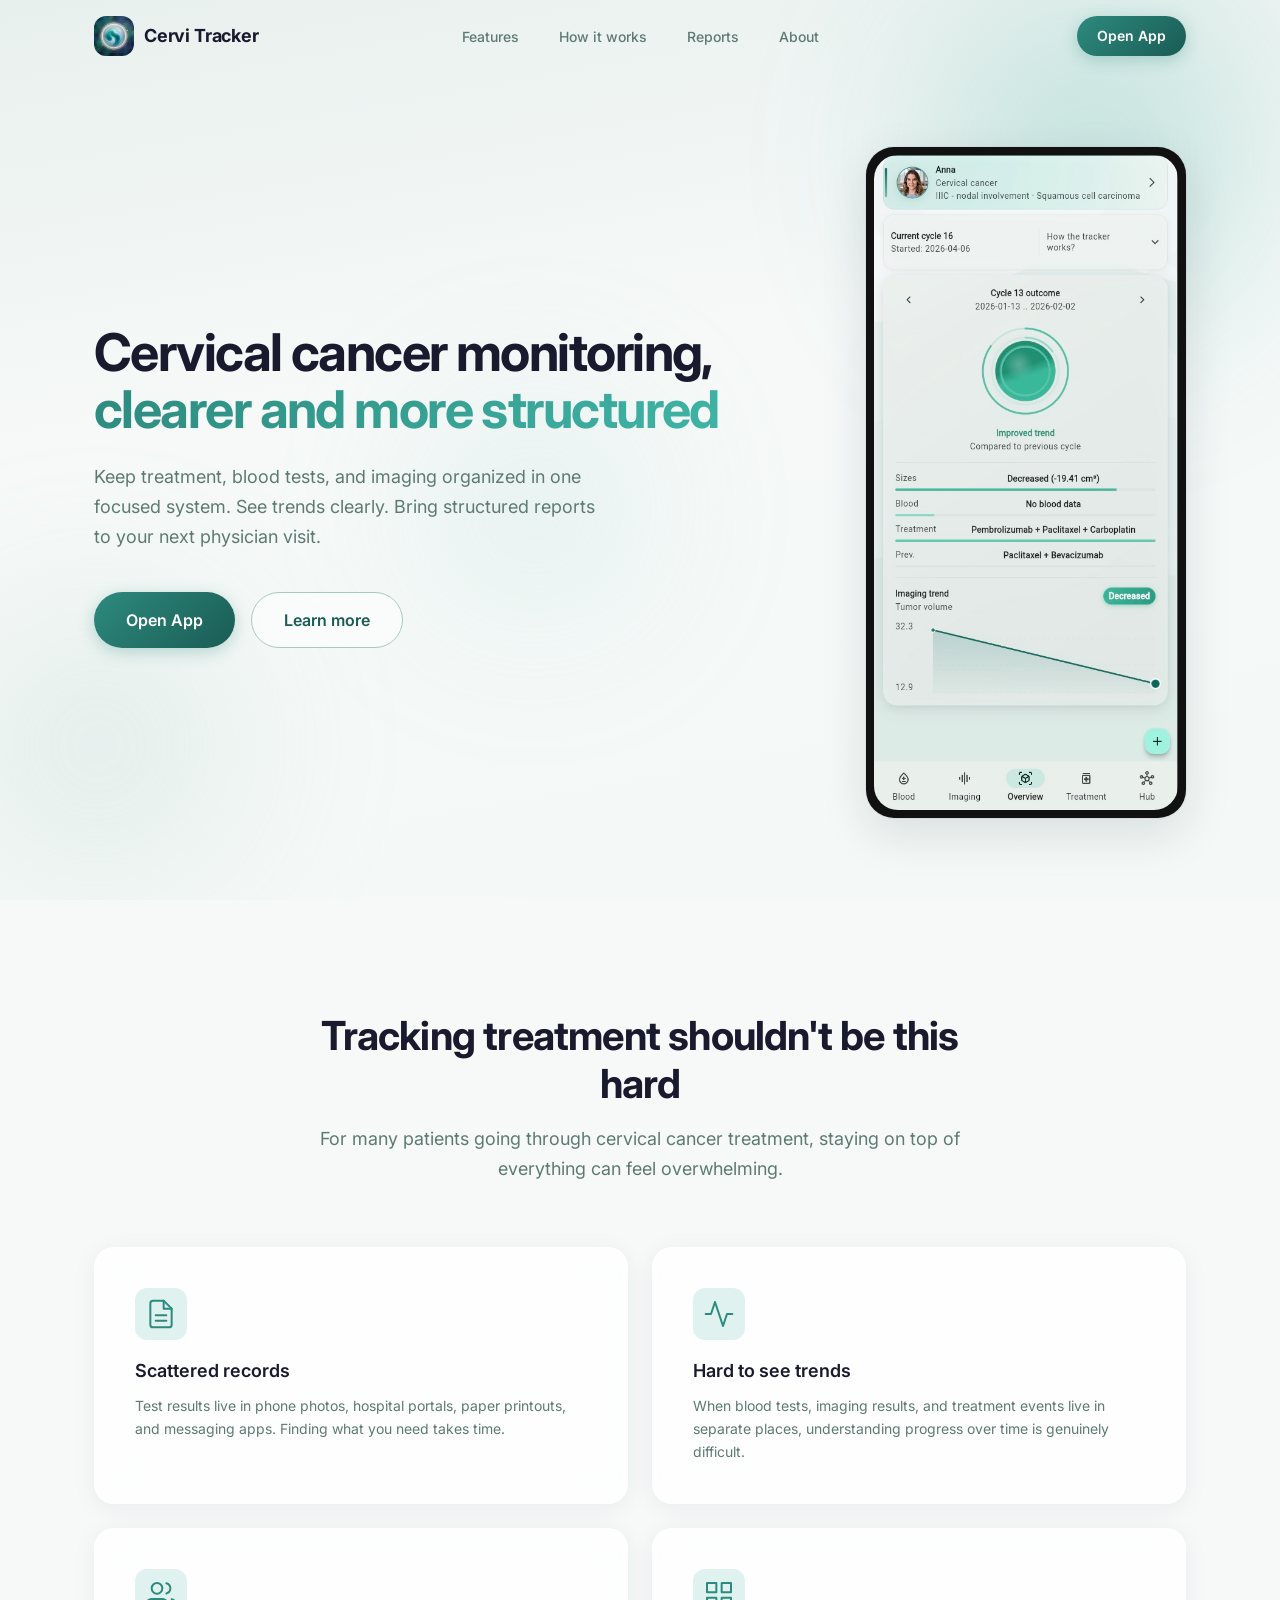
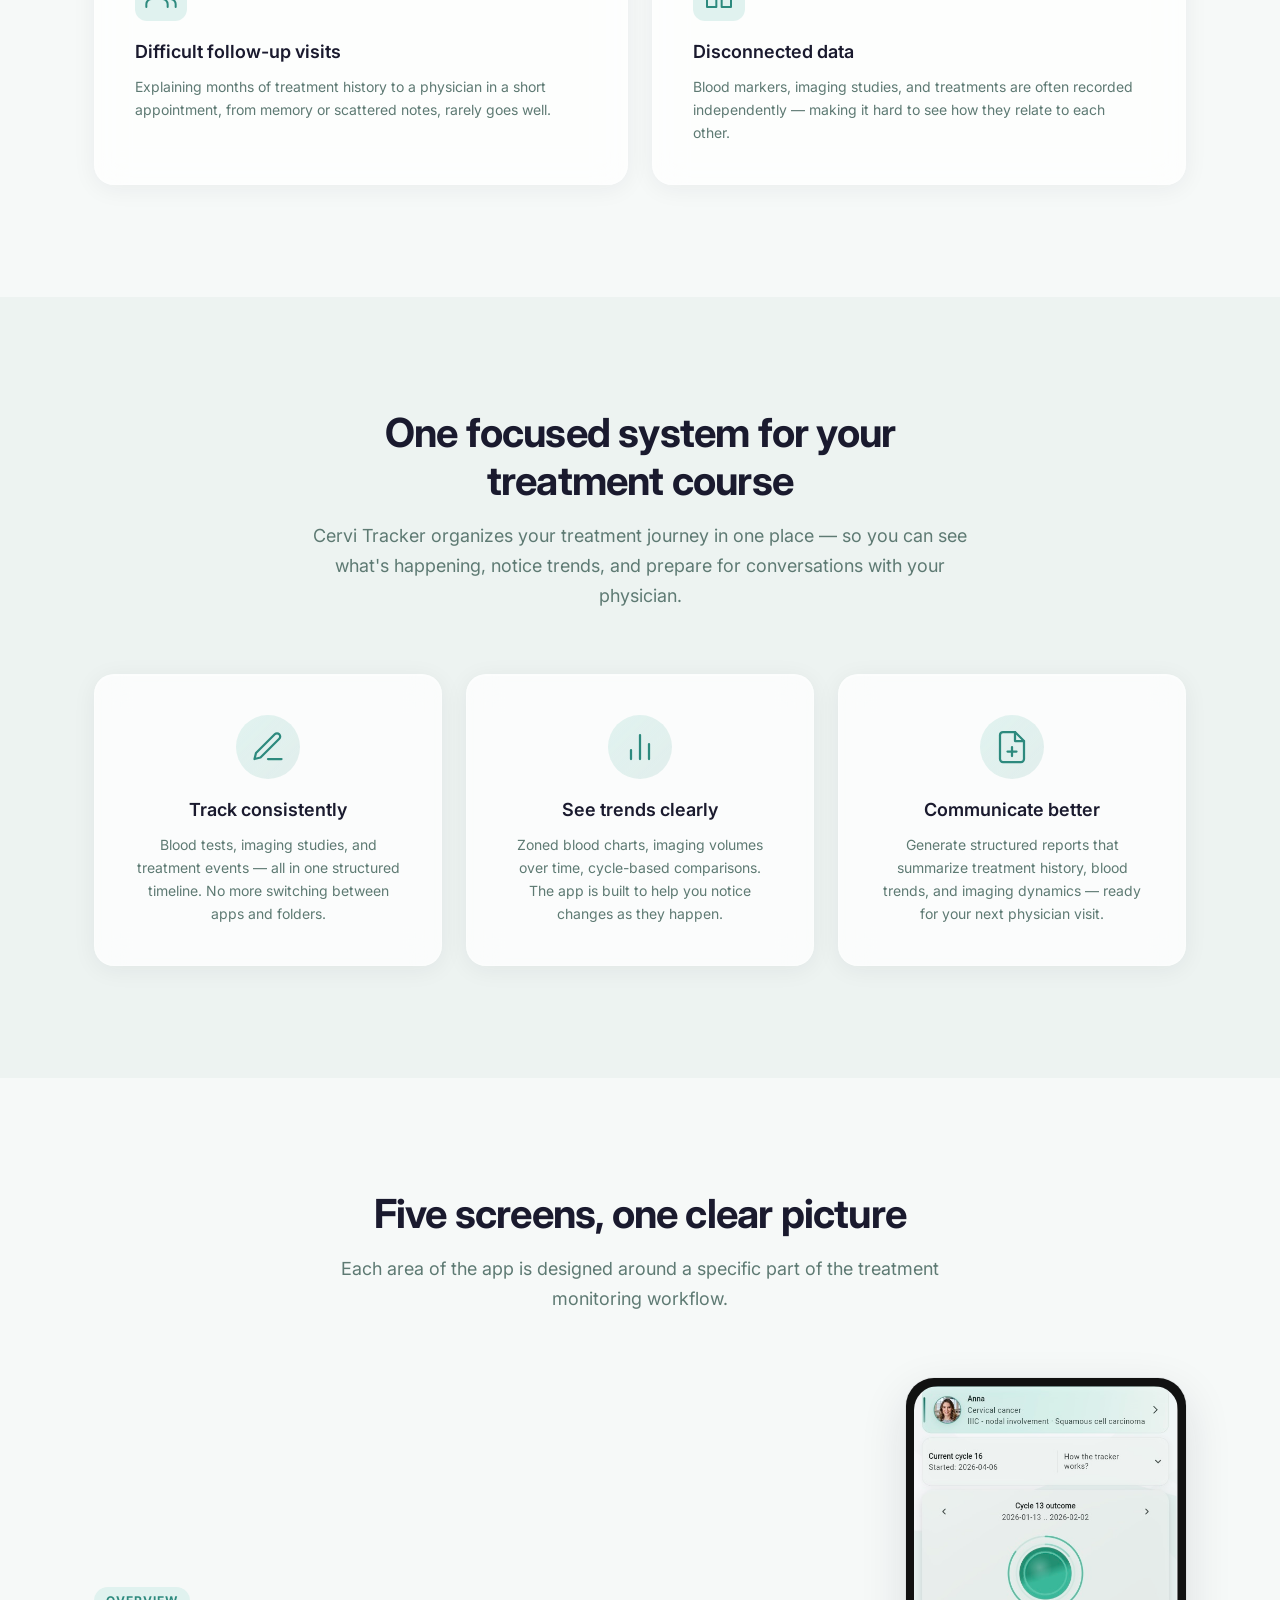
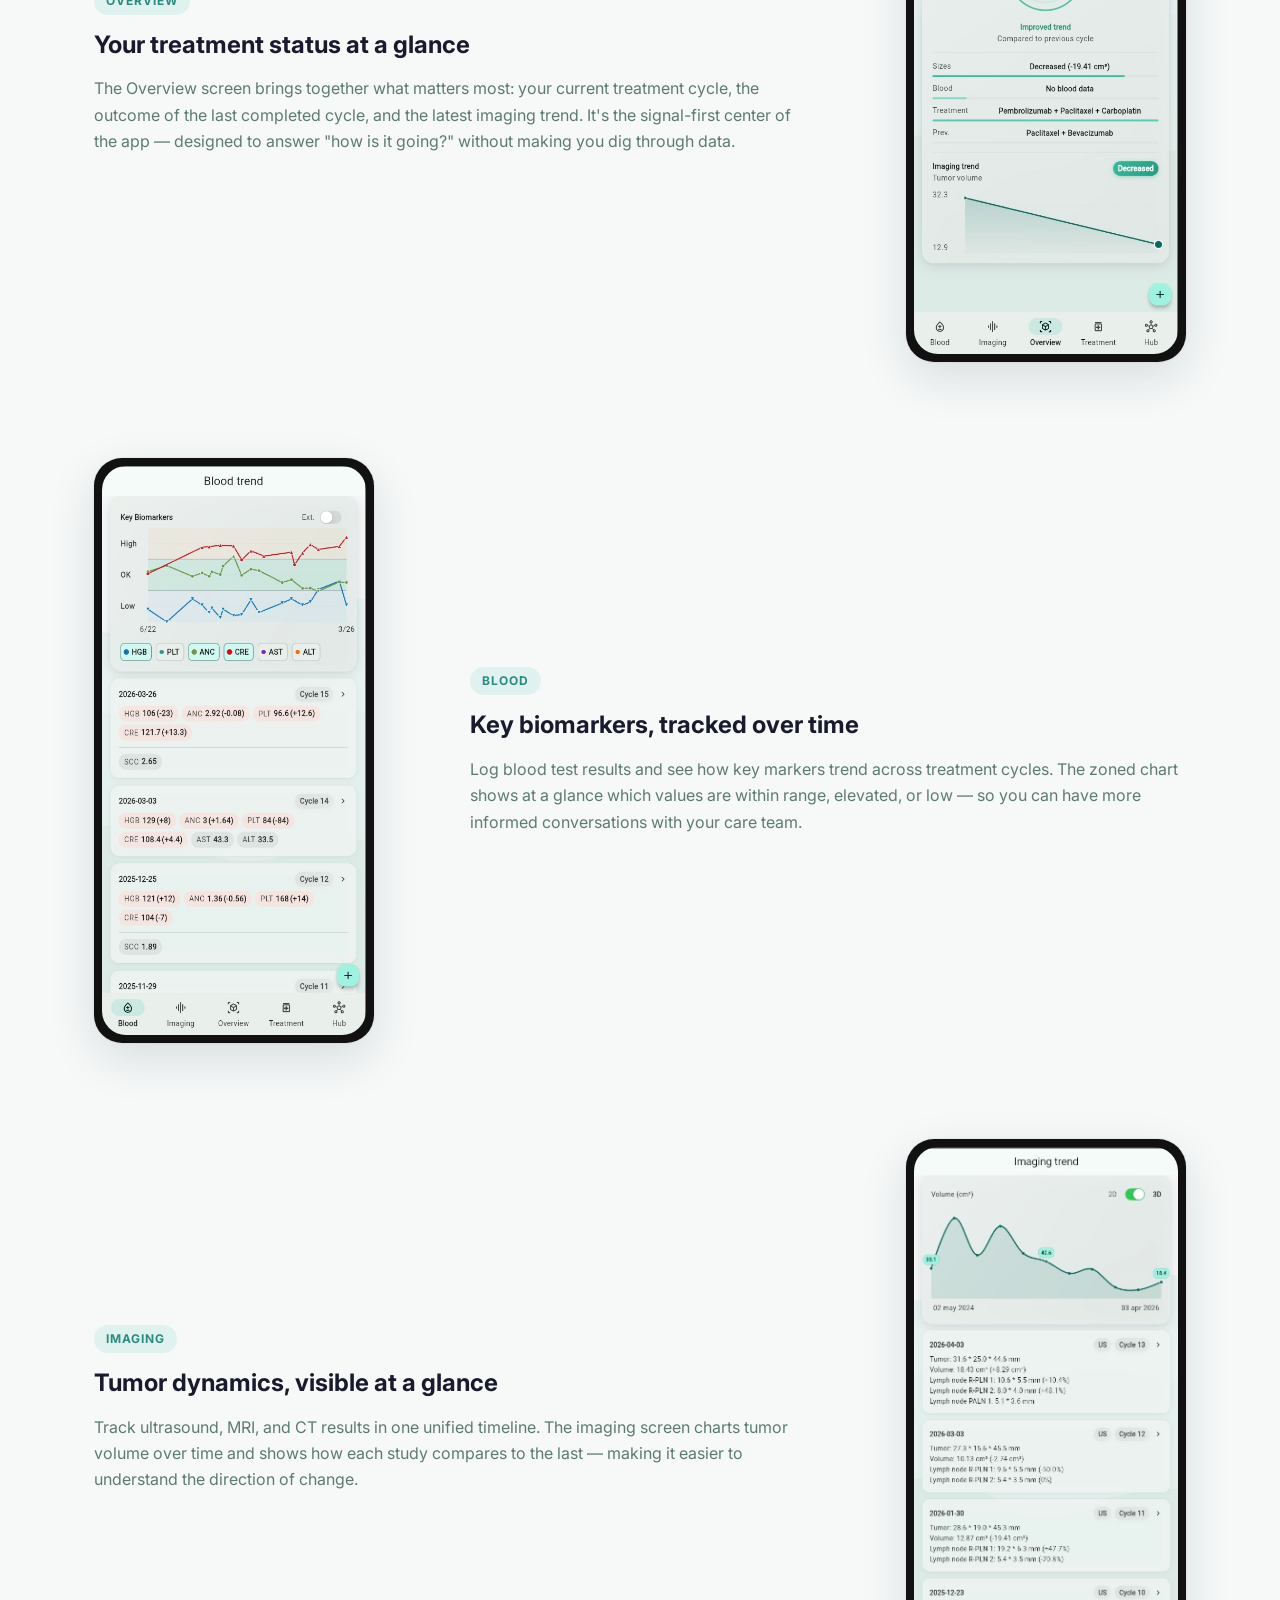
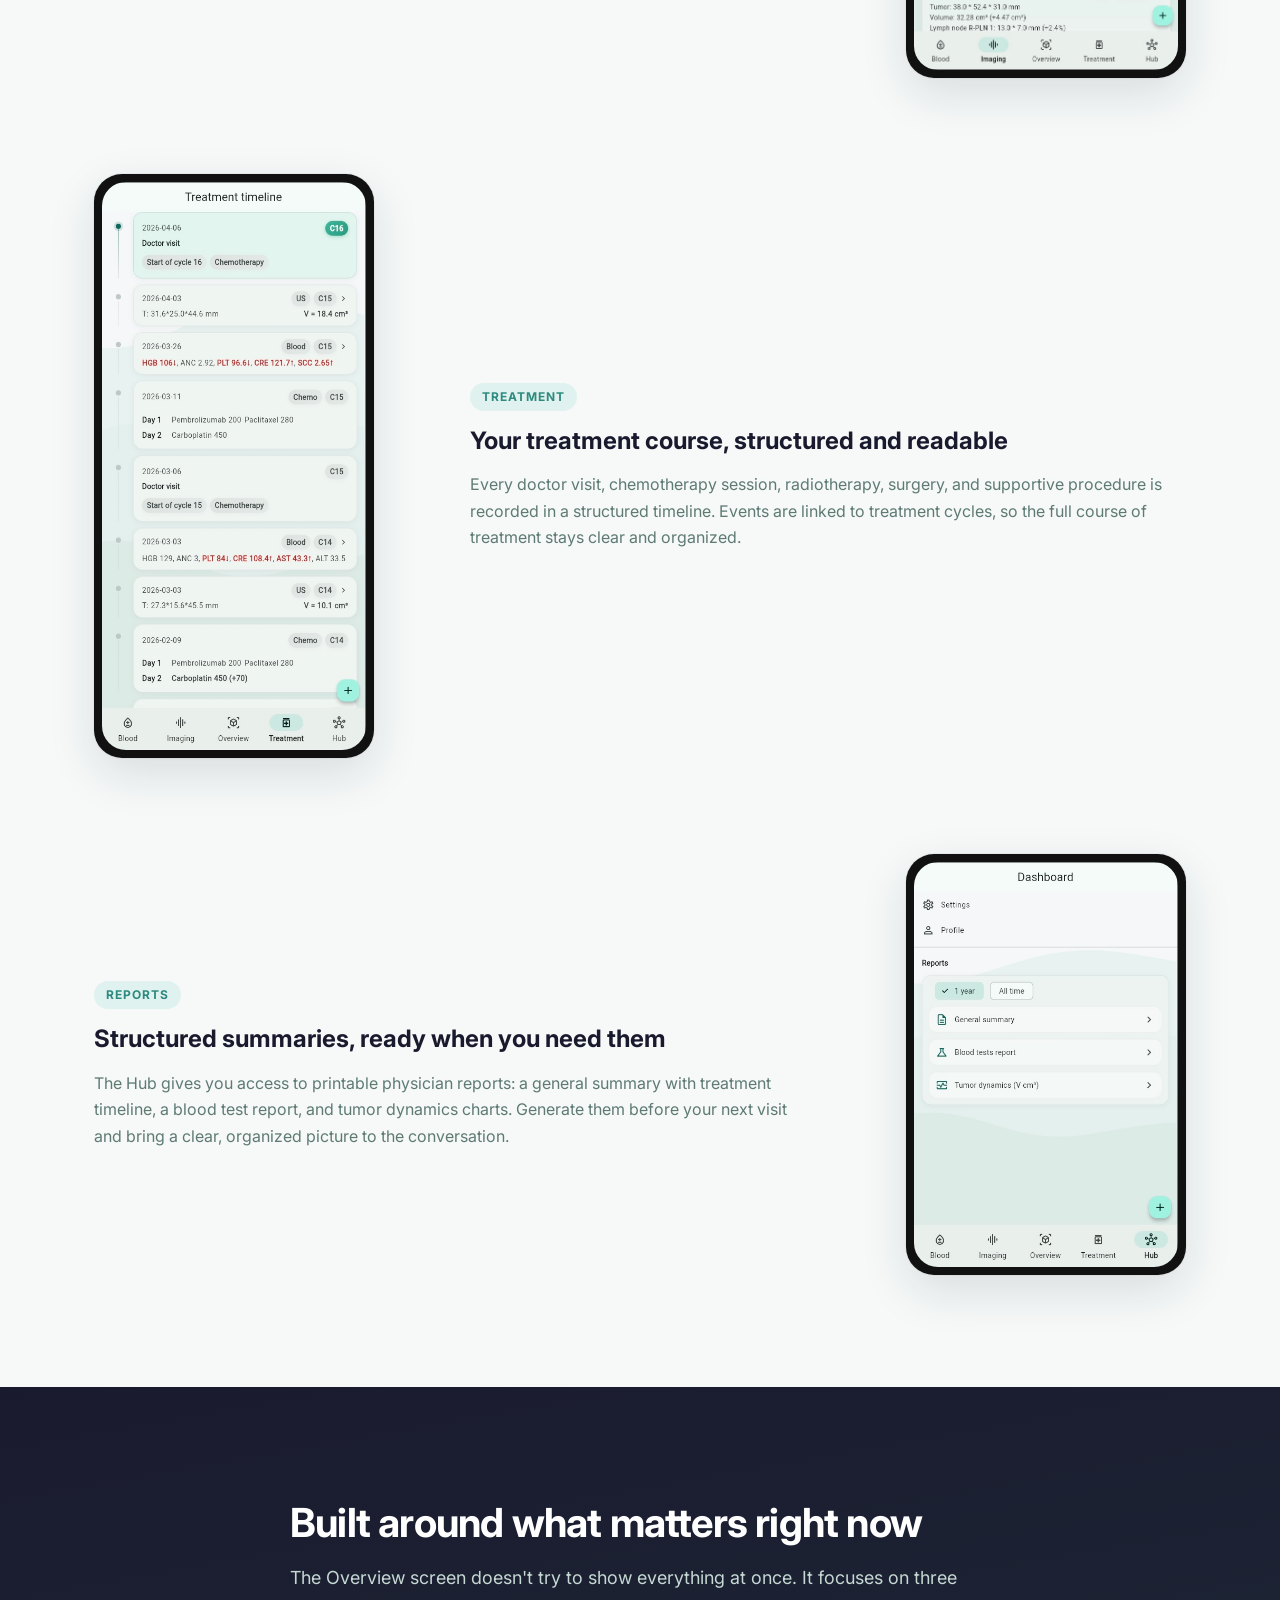
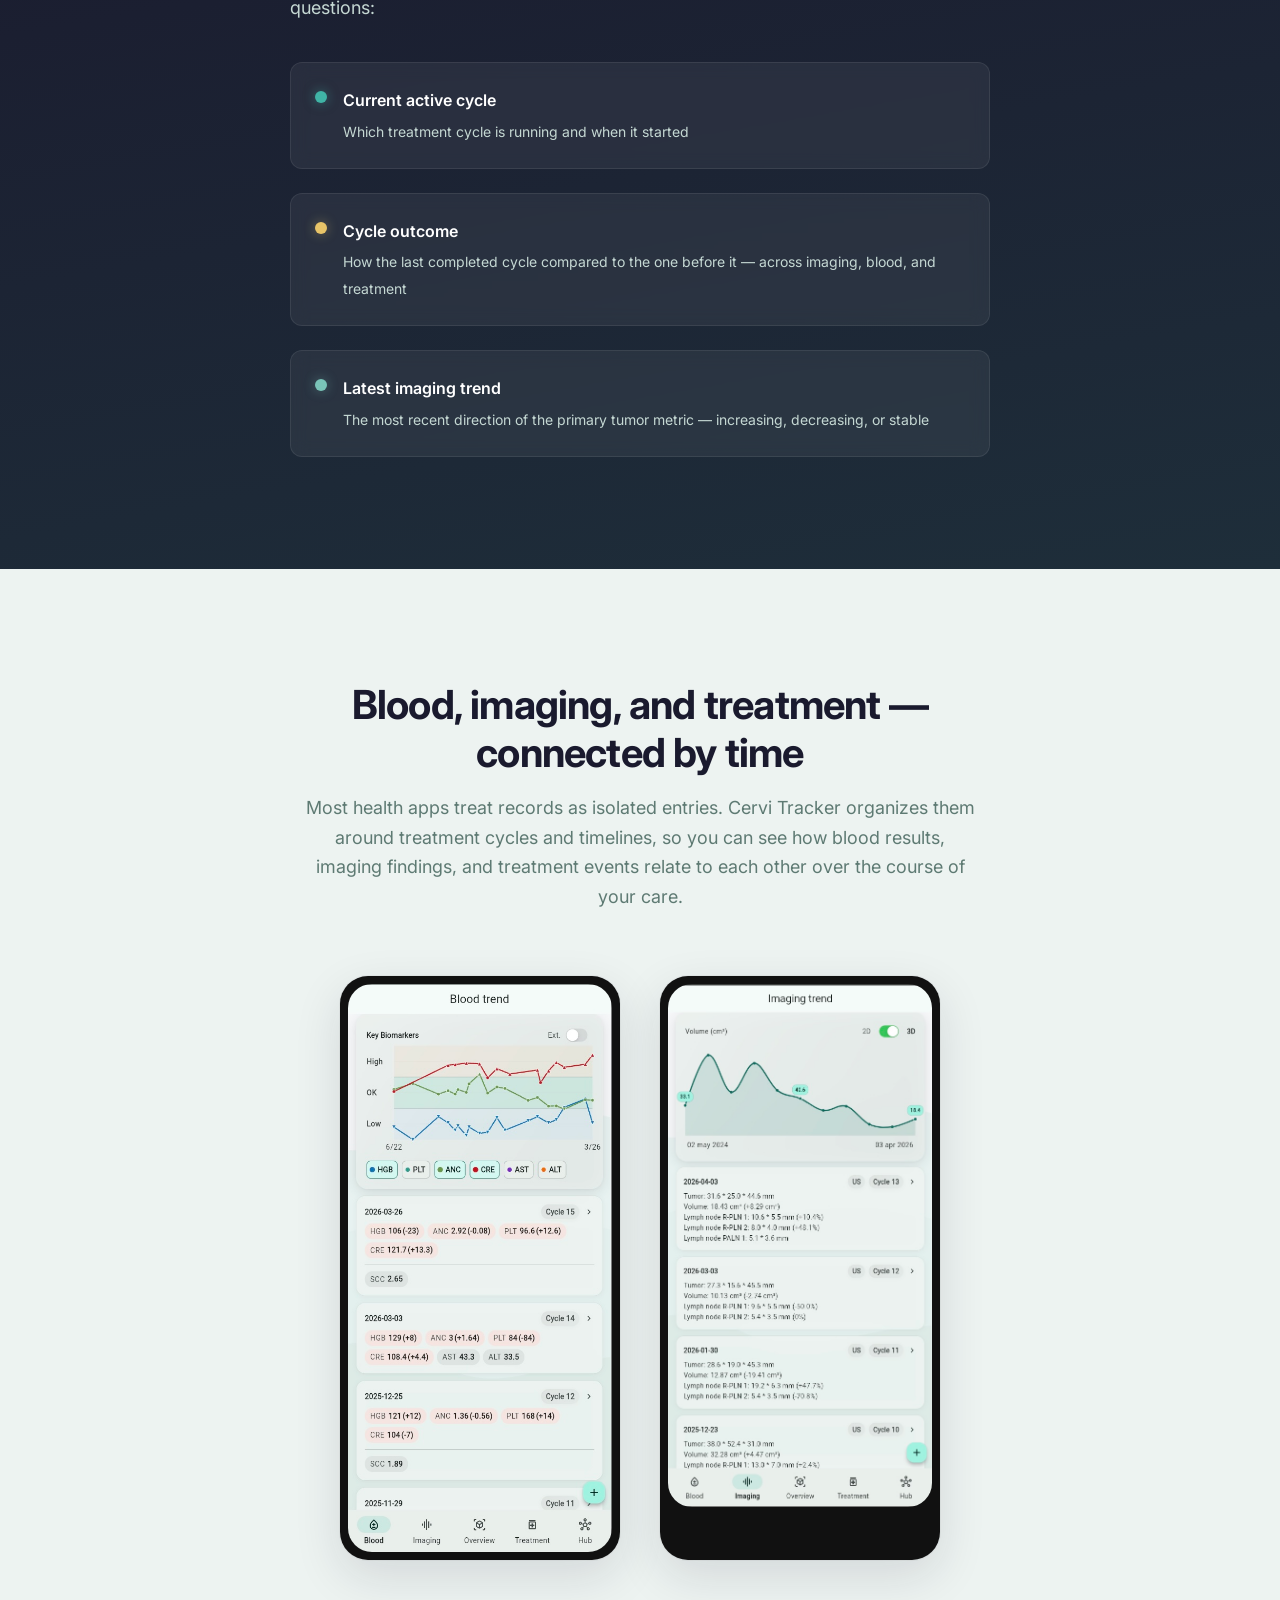
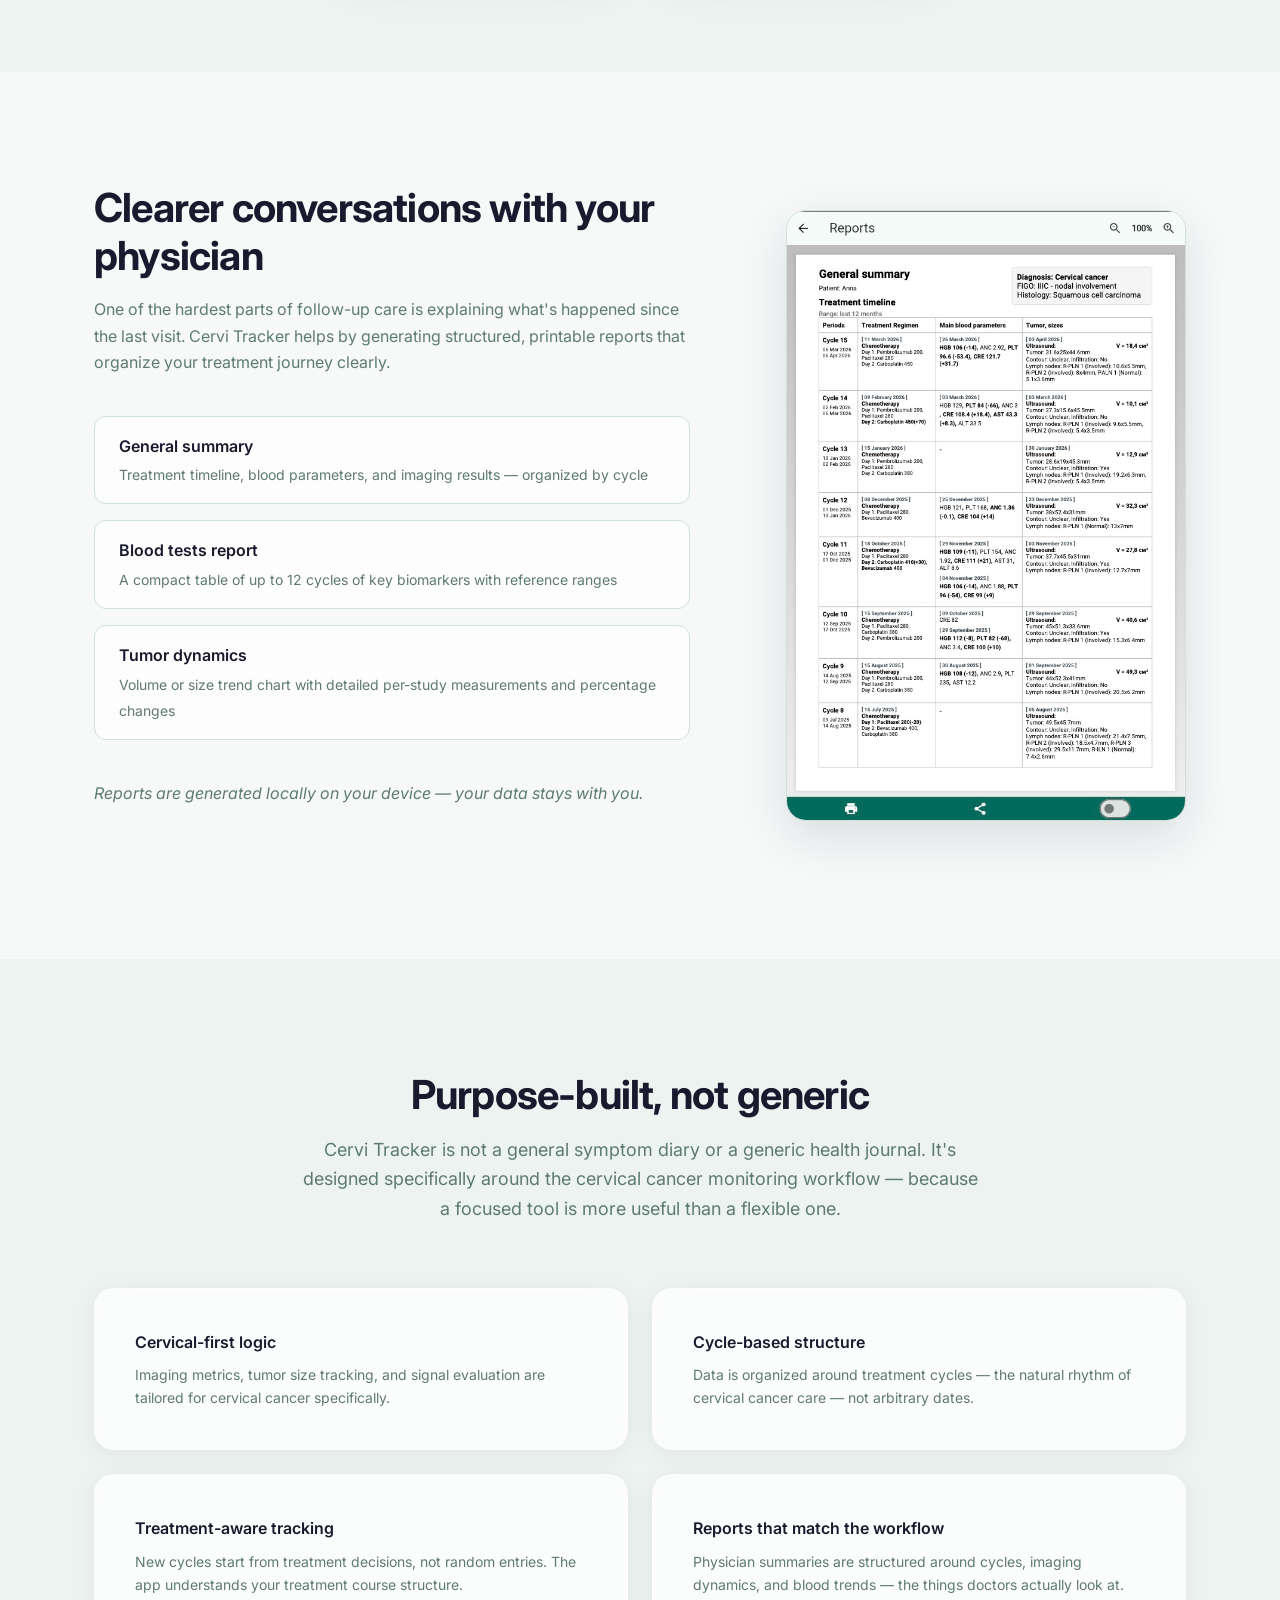
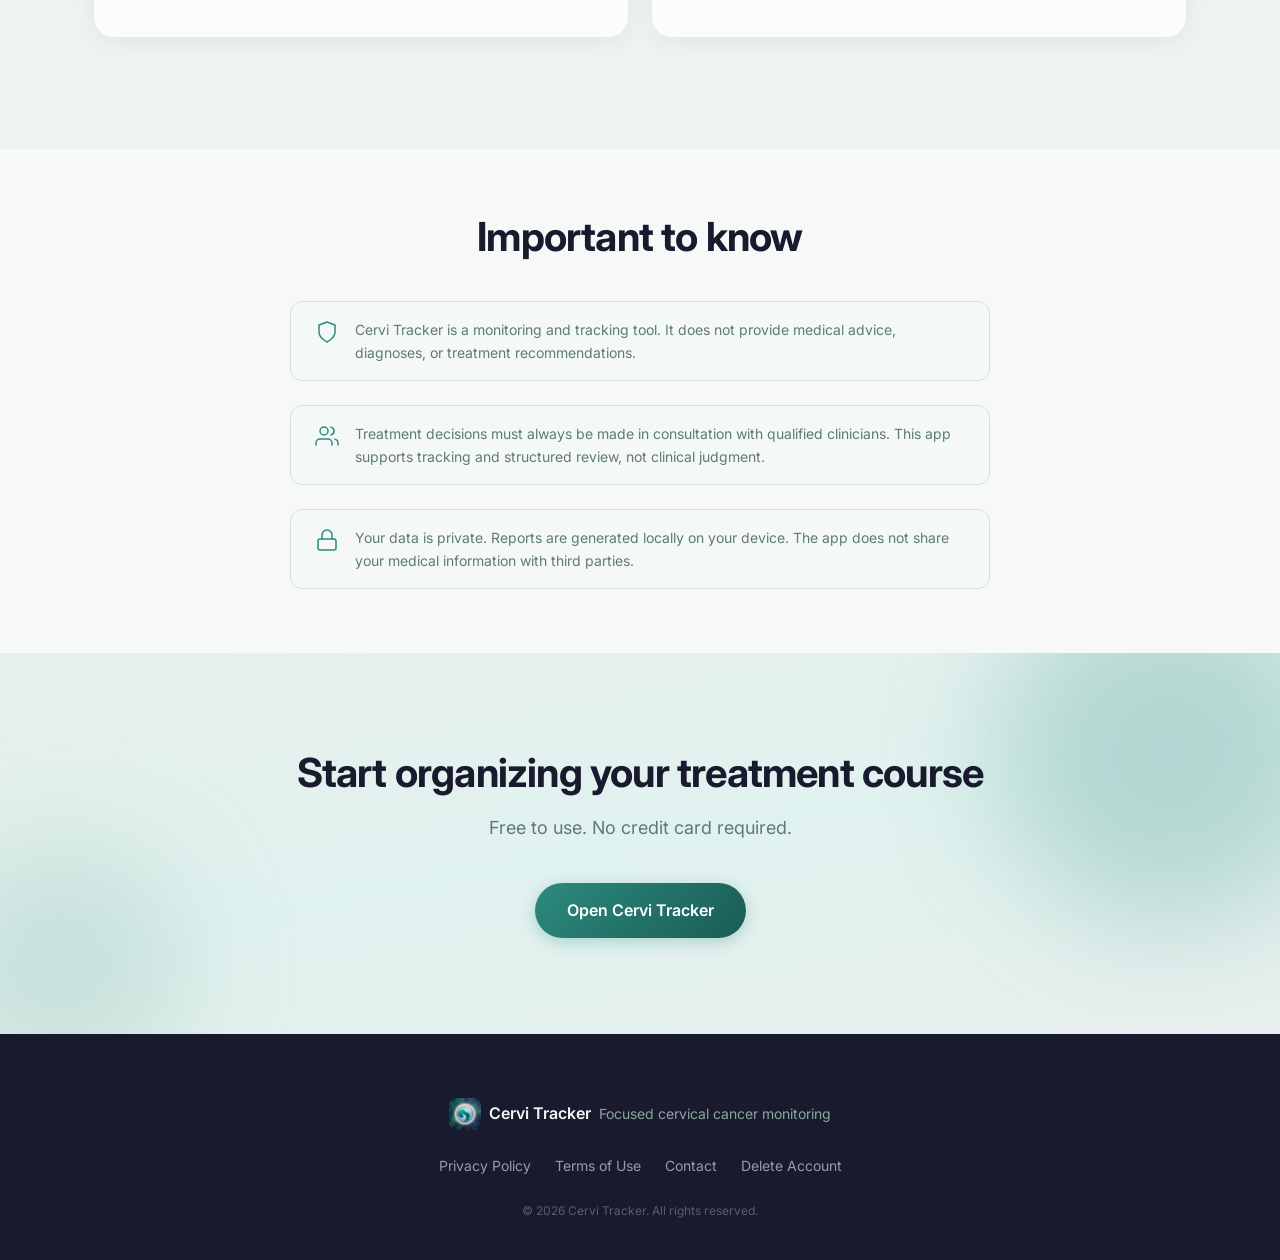
==== commit 9c43a45e: "Add files via upload" ====
--- a/index.html
+++ b/index.html
@@ -392,6 +392,7 @@
         <a href="privacy.html" data-i18n="footer.privacy">Privacy Policy</a>
         <a href="terms.html" data-i18n="footer.terms">Terms of Use</a>
         <a href="support.html" data-i18n="footer.contact">Contact</a>
+        <a href="deletion.html" data-i18n="footer.deletion">Delete Account</a>
       </nav>
       <p class="footer-copy" data-i18n="footer.copy">&copy; 2026 Cervi Tracker. All rights reserved.</p>
     </div>
--- a/css/style.css
+++ b/css/style.css
@@ -299,15 +299,28 @@
   letter-spacing: -0.01em;
 }
 
+/* Desktop: nav is a fixed transparent bar aligned with the header.
+   pointer-events:none lets clicks pass through to the header underneath;
+   only nav-list items are interactive. */
 .main-nav {
-  display: flex;
-  align-items: center;
+  position: fixed;
+  top: 0;
+  left: 0;
+  right: 0;
+  height: var(--header-h);
+  display: flex;
+  align-items: center;
+  justify-content: center;
+  z-index: 1001;
+  pointer-events: none;
+  background: none;
 }
 
 .nav-list {
   display: flex;
   align-items: center;
   gap: var(--sp-lg);
+  pointer-events: auto;
 }
 
 .nav-link {
@@ -1108,10 +1121,15 @@
     display: none;
   }
 
+  /* Mobile: override desktop fixed-bar to full-screen overlay */
   .main-nav {
     display: none;
     position: fixed;
-    inset: 0;
+    top: 0;
+    left: 0;
+    right: 0;
+    bottom: 0;
+    height: auto;          /* override desktop header-height */
     background: rgba(246, 249, 248, 0.97);
     backdrop-filter: blur(16px);
     -webkit-backdrop-filter: blur(16px);
@@ -1119,6 +1137,7 @@
     flex-direction: column;
     align-items: center;
     justify-content: center;
+    pointer-events: auto;  /* restore clicks for overlay */
   }
 
   .main-nav.open {
@@ -1128,6 +1147,7 @@
   .main-nav.open .nav-list {
     flex-direction: column;
     gap: var(--sp-lg);
+    pointer-events: auto;
   }
 
   .main-nav.open .nav-link {
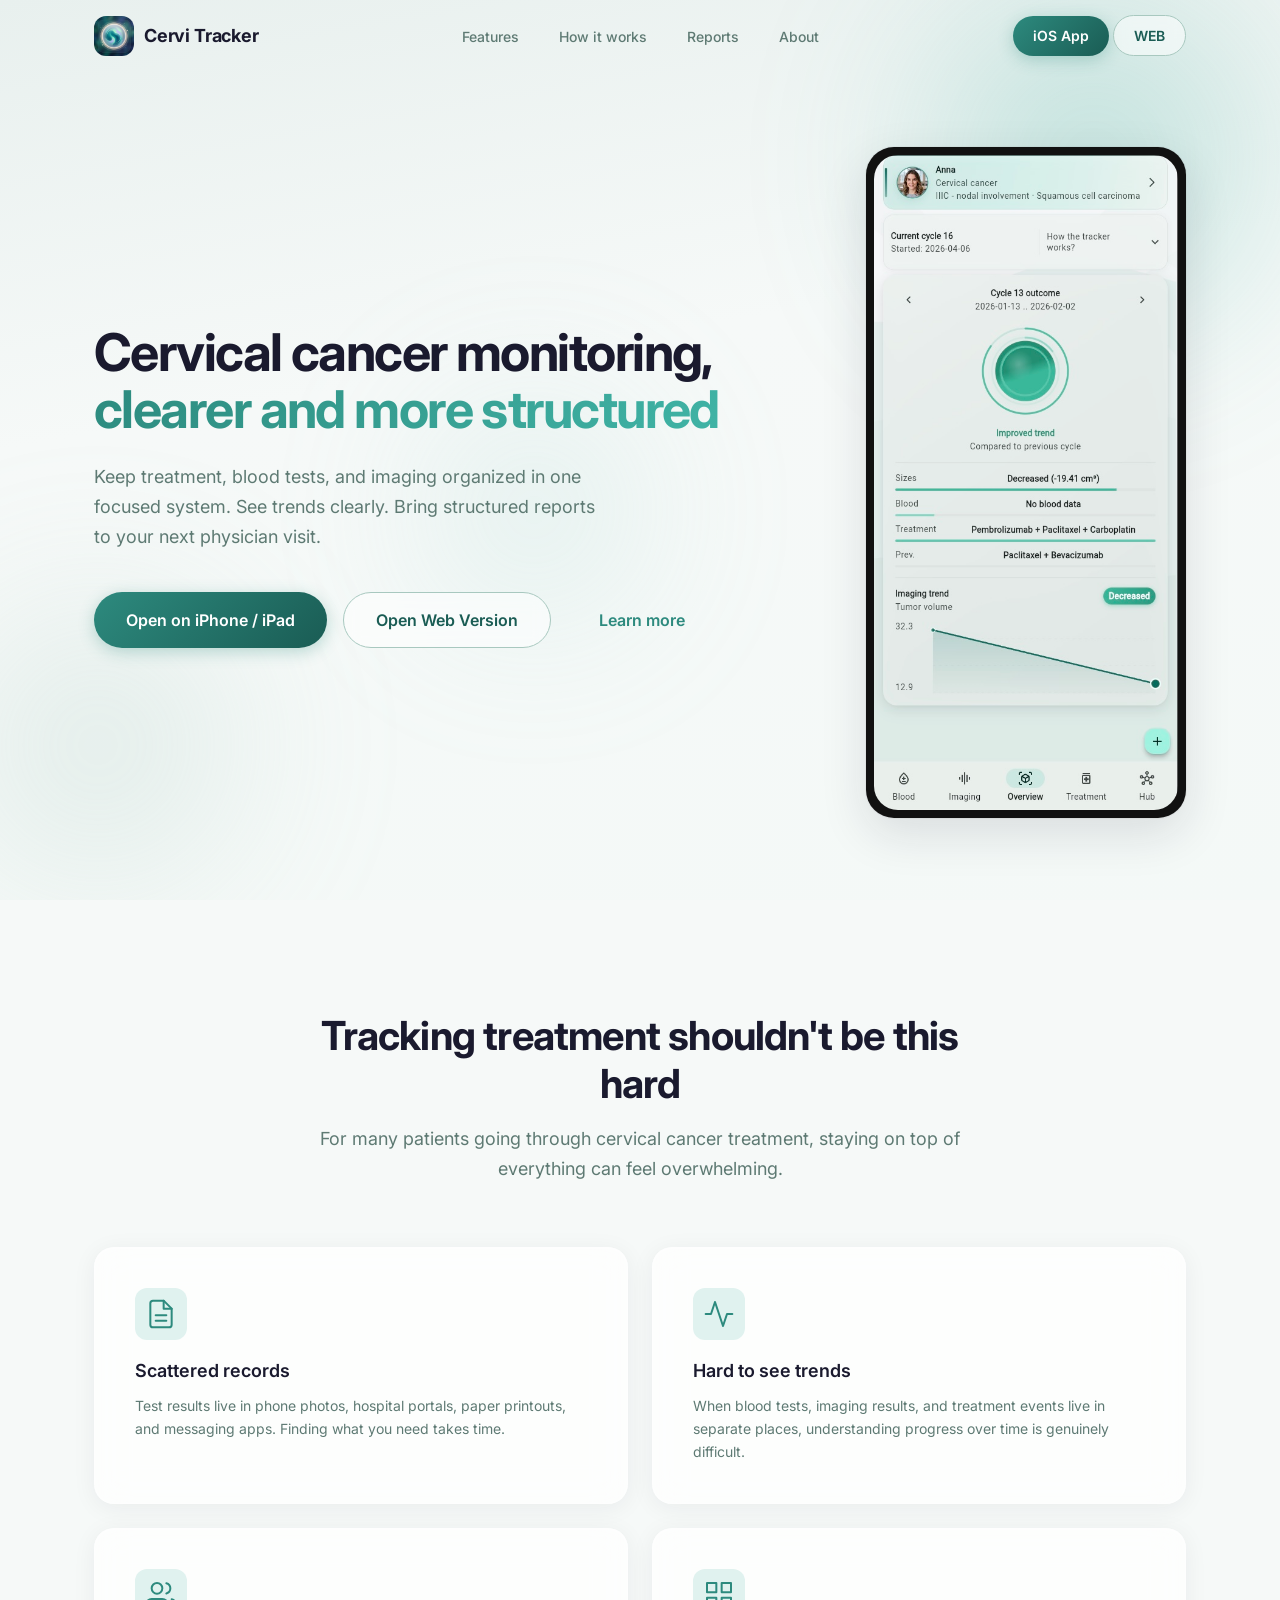
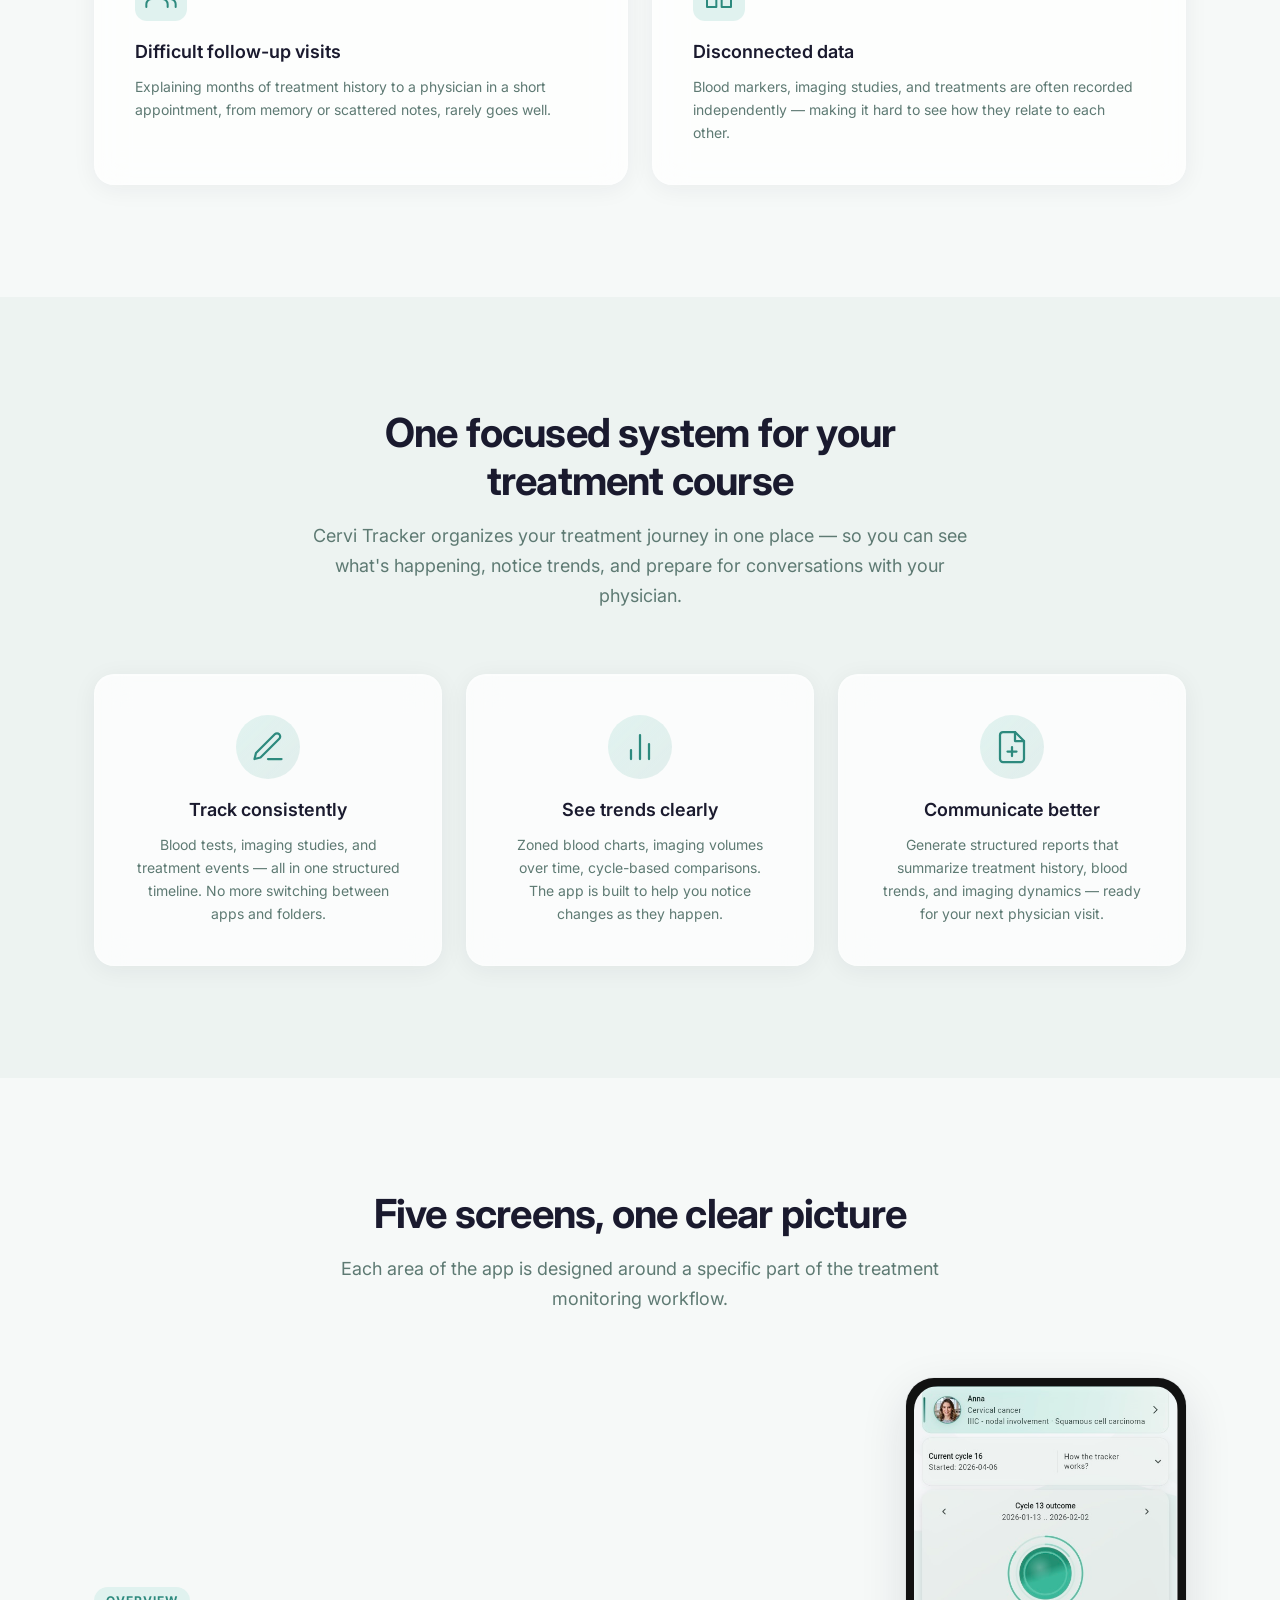
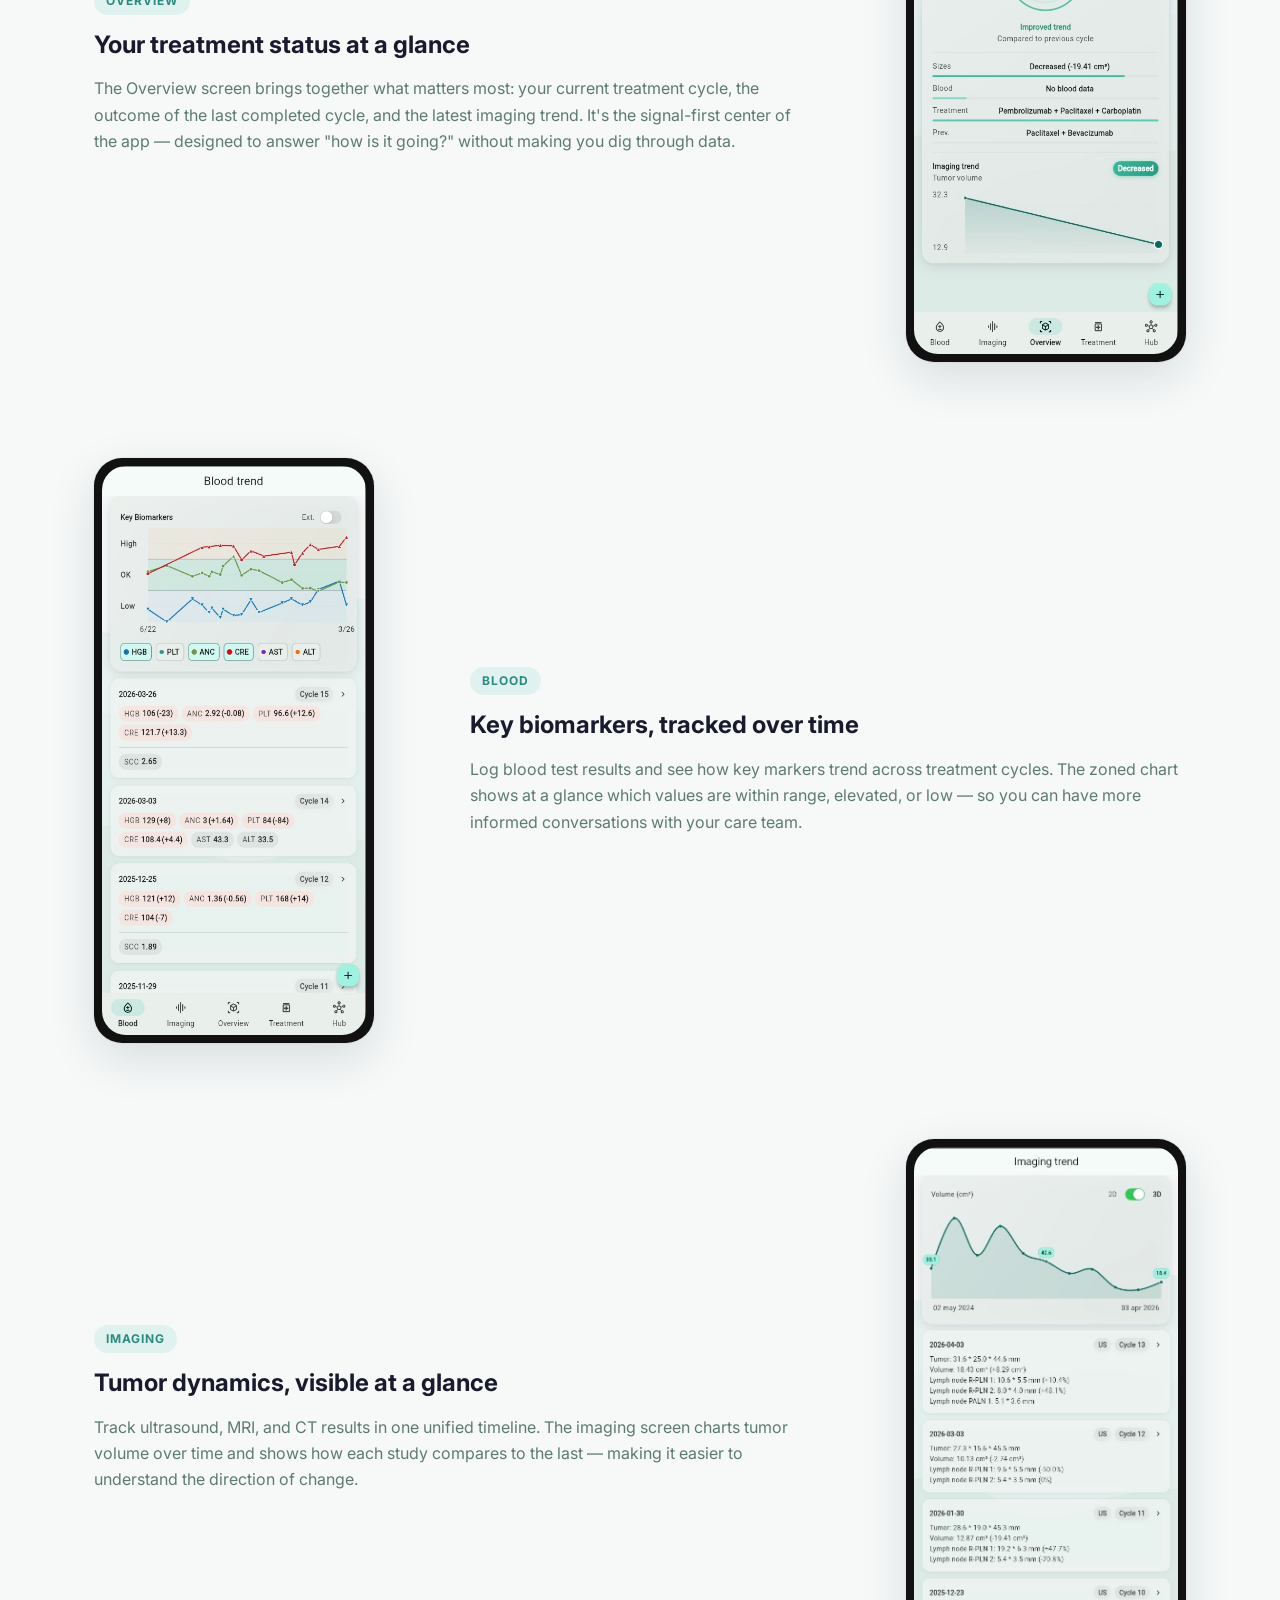
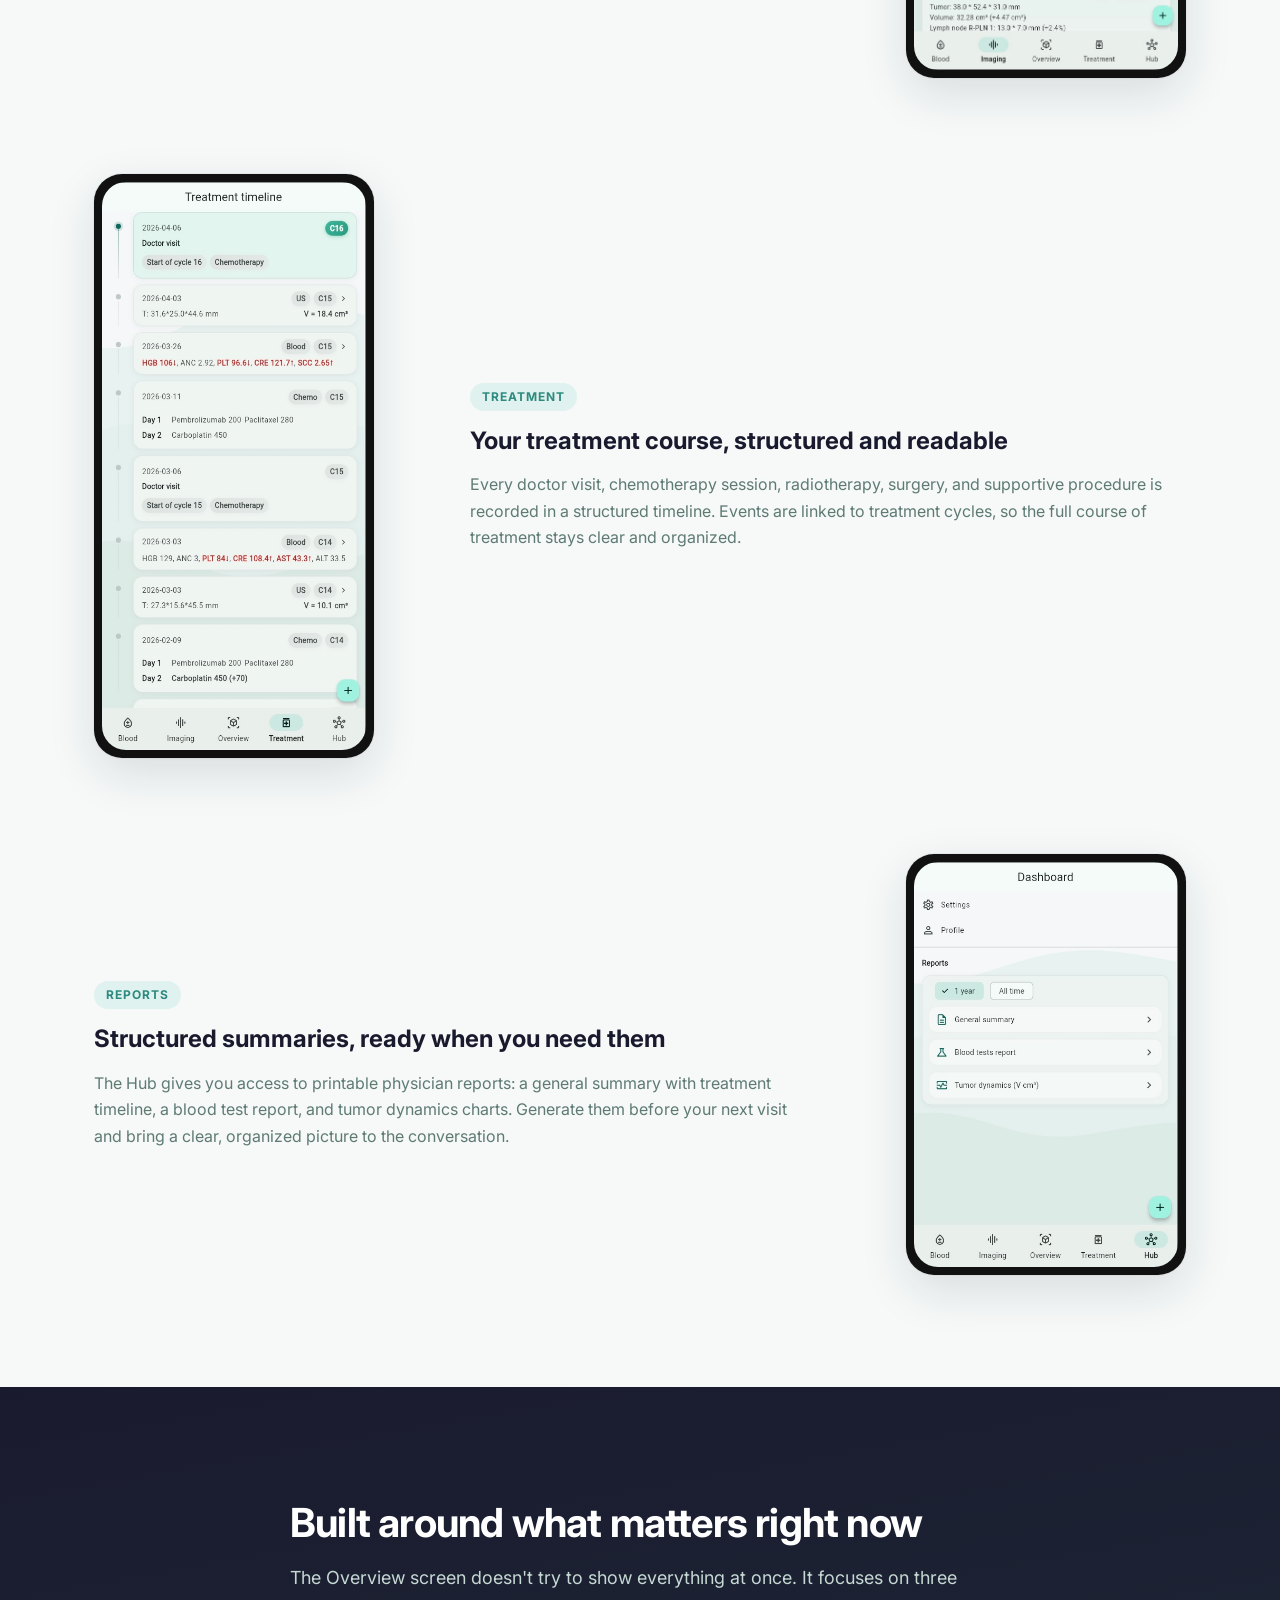
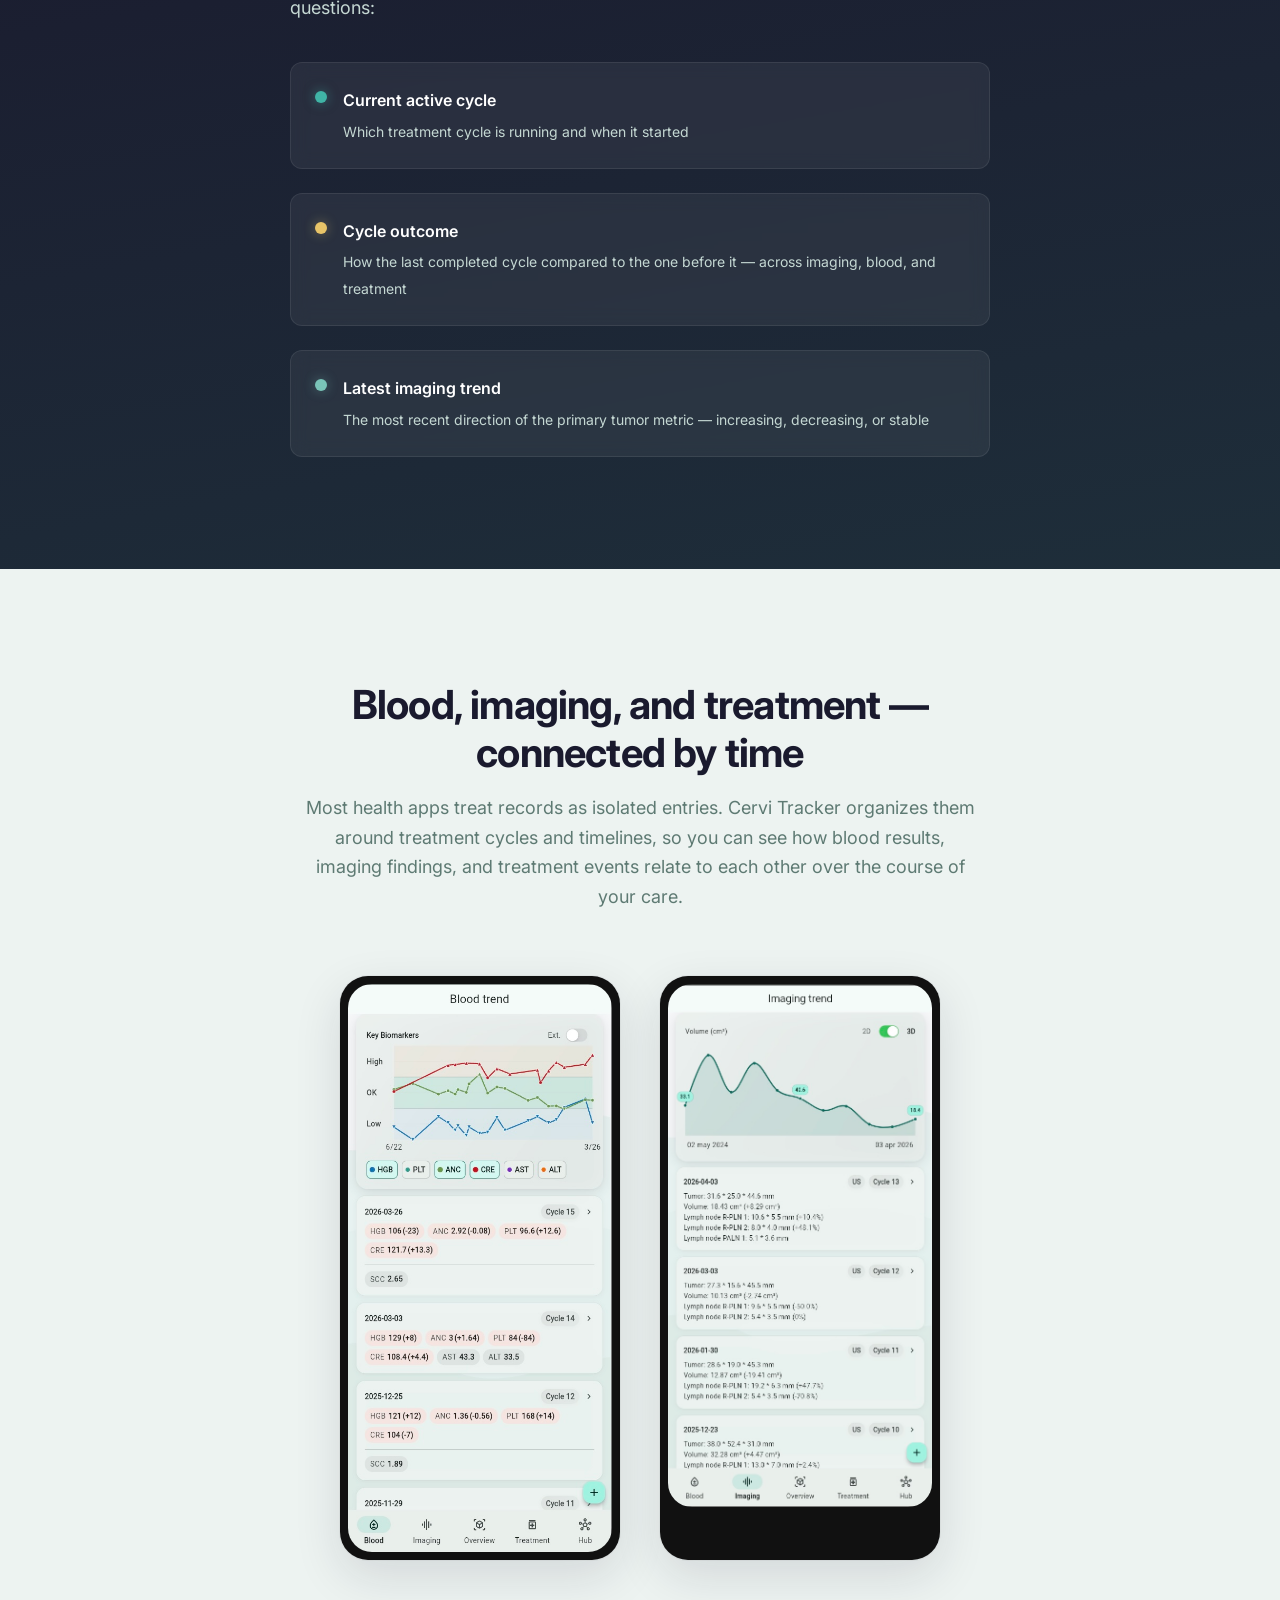
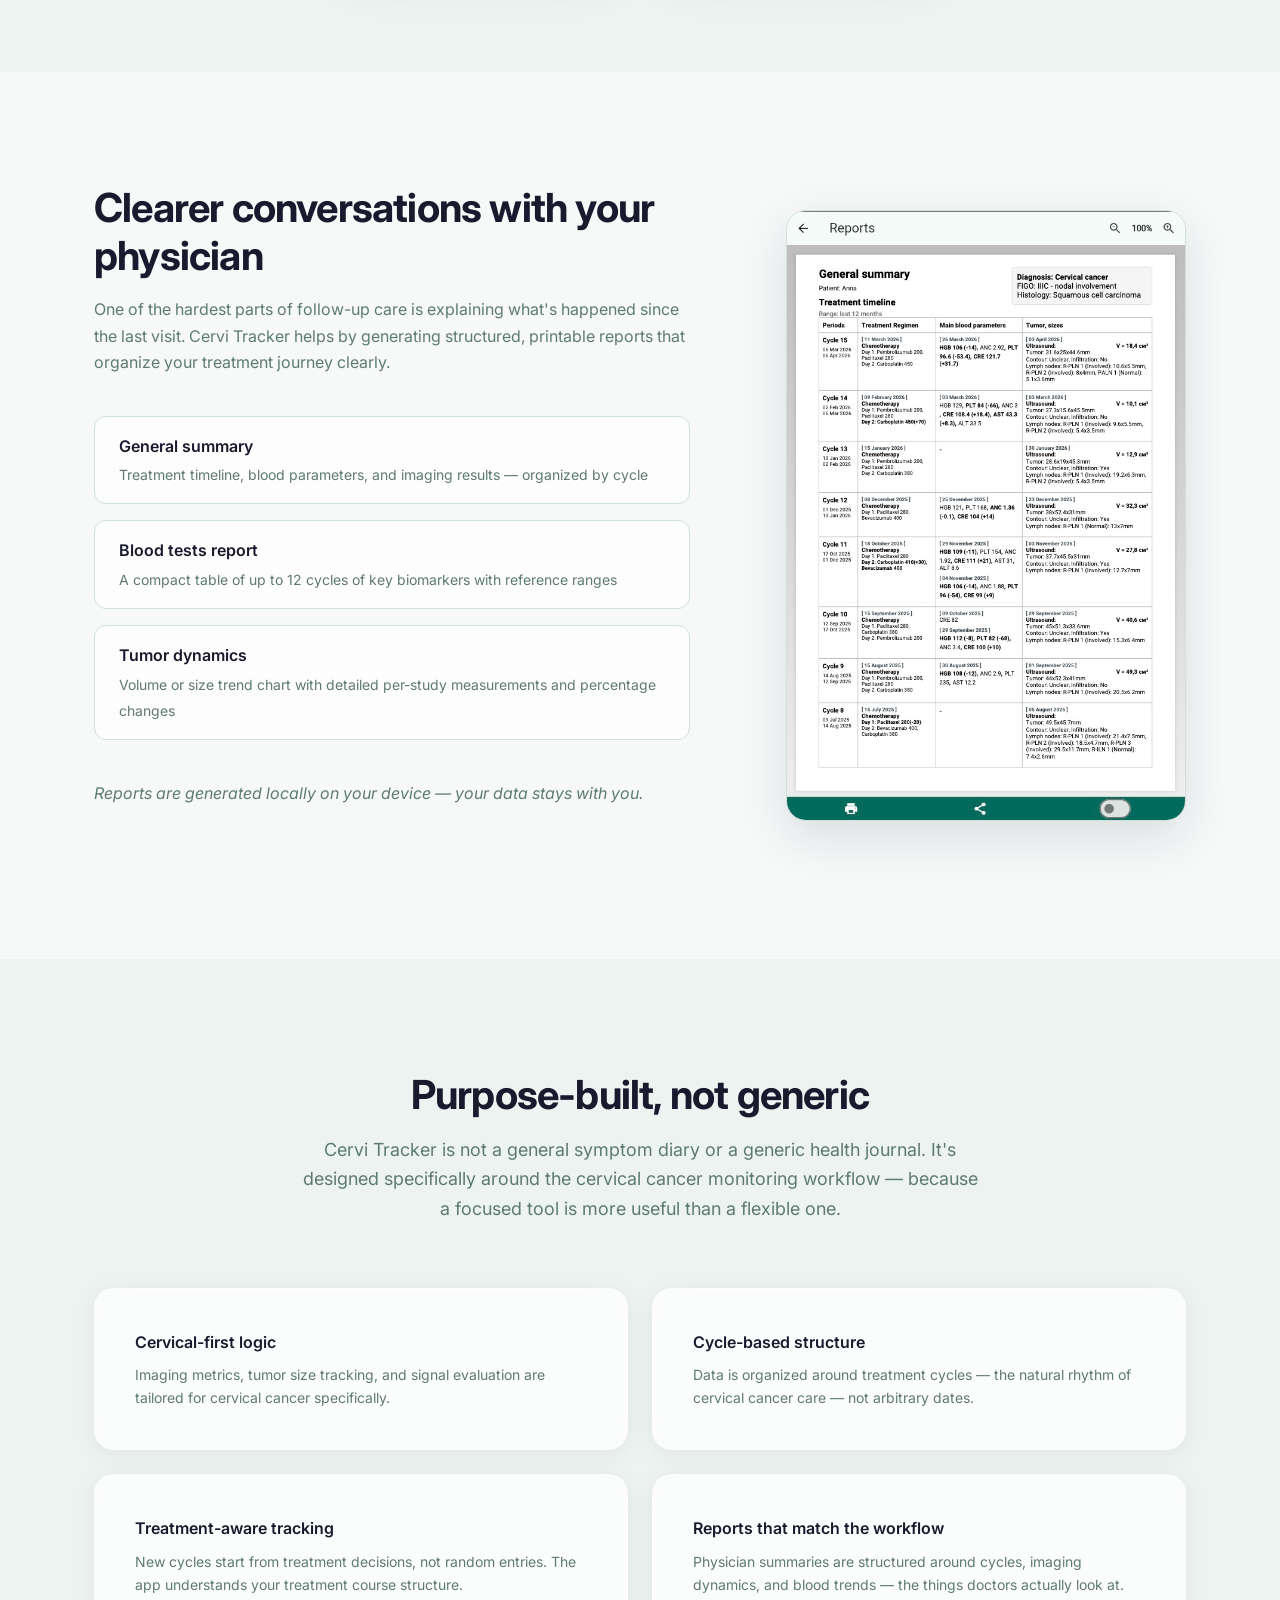
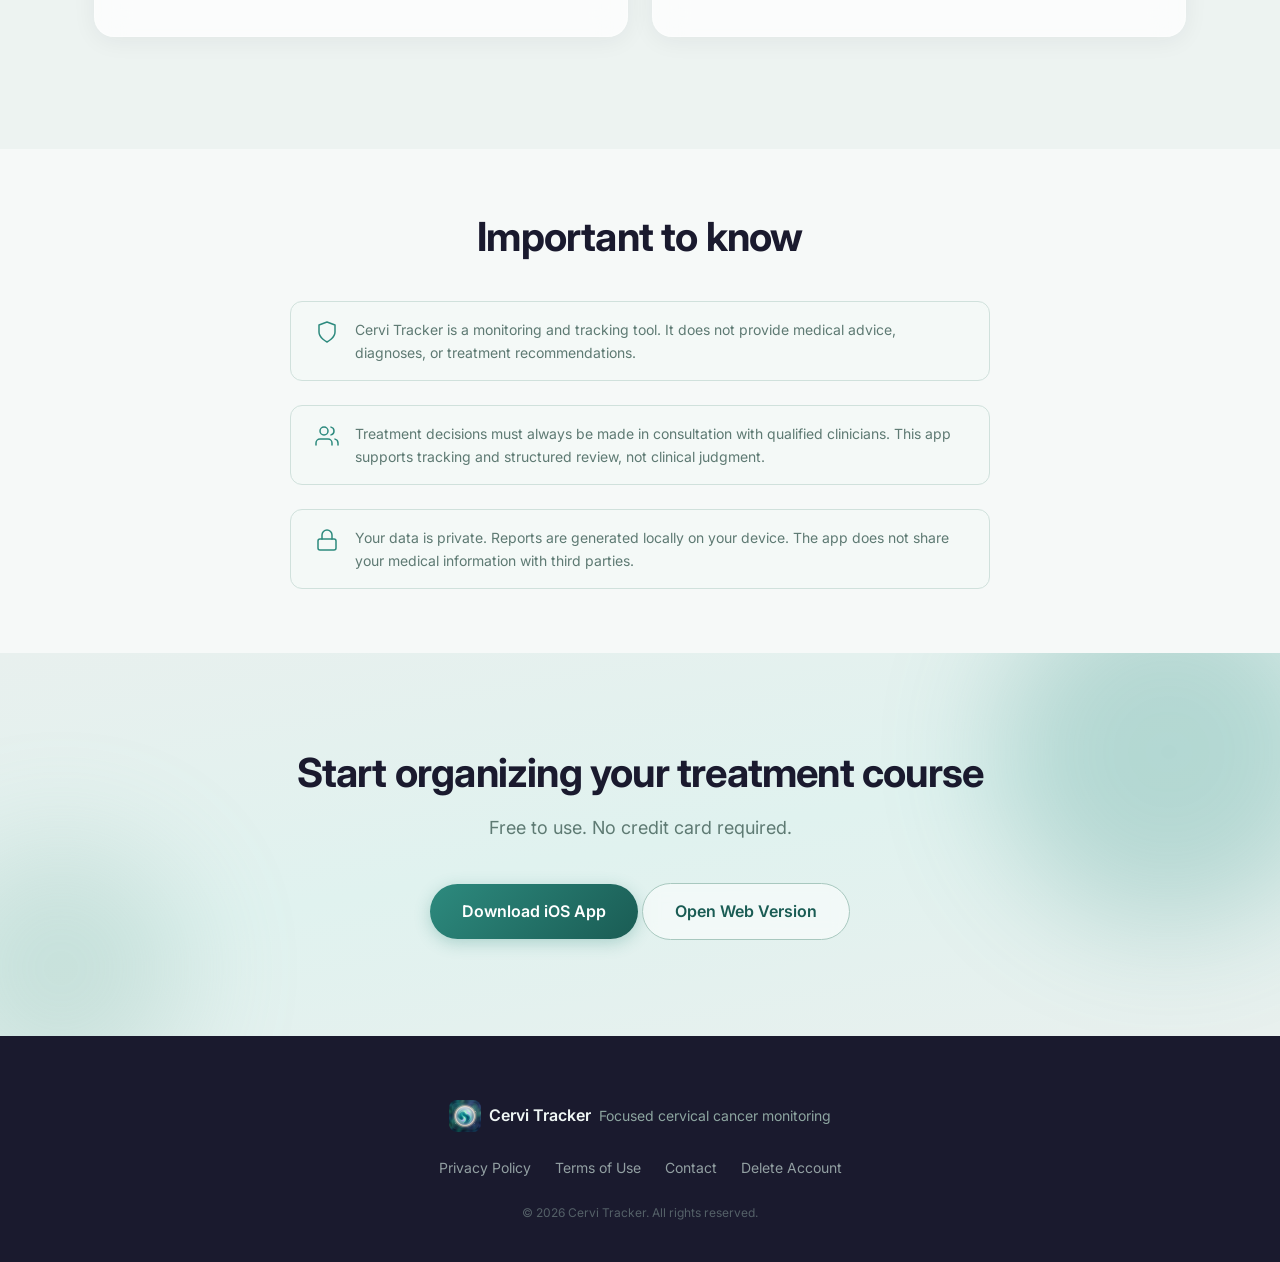
==== commit 3a010b52: "Add files via upload" ====
--- a/index.html
+++ b/index.html
@@ -1,12 +1,15 @@
 <!DOCTYPE html>
 <html lang="en">
+
 <head>
   <meta charset="UTF-8">
   <meta name="viewport" content="width=device-width, initial-scale=1.0">
   <title>Cervi Tracker — Cervical Cancer Monitoring</title>
-  <meta name="description" content="A focused tracking app for cervical cancer treatment. Monitor blood tests, imaging, and treatment cycles. Generate structured reports for physician visits.">
+  <meta name="description"
+    content="A focused tracking app for cervical cancer treatment. Monitor blood tests, imaging, and treatment cycles. Generate structured reports for physician visits.">
   <meta property="og:title" content="Cervi Tracker — Cervical Cancer Monitoring">
-  <meta property="og:description" content="Keep treatment, blood tests, and imaging organized. See trends clearly. Prepare better for follow-up visits.">
+  <meta property="og:description"
+    content="Keep treatment, blood tests, and imaging organized. See trends clearly. Prepare better for follow-up visits.">
   <meta property="og:type" content="website">
   <link rel="icon" type="image/jpeg" href="images/icon.jpg">
   <link rel="preconnect" href="https://fonts.googleapis.com">
@@ -14,6 +17,7 @@
   <link href="https://fonts.googleapis.com/css2?family=Inter:wght@300;400;500;600;700&display=swap" rel="stylesheet">
   <link rel="stylesheet" href="css/style.css">
 </head>
+
 <body>
 
   <!-- ========== HEADER ========== -->
@@ -29,7 +33,12 @@
         <button class="lang-opt" data-lang="ru" aria-label="Русский">RU</button>
       </div>
       -->
-      <a href="https://xeno-sama.github.io/gine_onko_tracker/" class="btn btn-primary btn-sm header-cta" target="_blank" rel="noopener" data-i18n="nav.open-app">Open App</a>
+      <div class="app-links app-links--header">
+        <a href="https://apps.apple.com/us/app/cervi-tracker/id6761761167" class="btn btn-primary btn-sm"
+          target="_blank" rel="noopener" data-i18n="nav.open-ios">iOS App</a>
+        <a href="https://xeno-sama.github.io/gine_onko_tracker/" class="btn btn-outline btn-sm" target="_blank"
+          rel="noopener" data-i18n="nav.open-web">WEB (slow)</a>
+      </div>
       <button class="nav-toggle" id="nav-toggle" aria-label="Toggle navigation" aria-expanded="false">
         <span class="nav-toggle-bar"></span>
         <span class="nav-toggle-bar"></span>
@@ -59,16 +68,23 @@
       </div>
       <div class="container hero-inner">
         <div class="hero-content">
-          <h1 class="hero-title"><span data-i18n="hero.title">Cervical cancer monitoring,</span><br><span class="hero-accent" data-i18n="hero.accent">clearer and more structured</span></h1>
-          <p class="hero-subtitle" data-i18n="hero.subtitle">Keep treatment, blood tests, and imaging organized in one focused system. See trends clearly. Bring structured reports to your next physician visit.</p>
+          <h1 class="hero-title"><span data-i18n="hero.title">Cervical cancer monitoring,</span><br><span
+              class="hero-accent" data-i18n="hero.accent">clearer and more structured</span></h1>
+          <p class="hero-subtitle" data-i18n="hero.subtitle">Keep treatment, blood tests, and imaging organized in one
+            focused system. See trends clearly. Bring structured reports to your next physician visit.</p>
           <div class="hero-actions">
-            <a href="https://xeno-sama.github.io/gine_onko_tracker/" class="btn btn-primary btn-lg" target="_blank" rel="noopener" data-i18n="hero.cta-primary">Open App</a>
-            <a href="#features" class="btn btn-outline btn-lg" data-i18n="hero.cta-secondary">Learn more</a>
+            <a href="https://apps.apple.com/us/app/cervi-tracker/id6761761167" class="btn btn-primary btn-lg"
+              target="_blank" rel="noopener" data-i18n="hero.cta-ios">Open on iPhone / iPad</a>
+            <a href="https://xeno-sama.github.io/gine_onko_tracker/" class="btn btn-outline btn-lg" target="_blank"
+              rel="noopener" data-i18n="hero.cta-web">Open Web Version (slow)</a>
+            <a href="#features" class="btn btn-ghost btn-lg" data-i18n="hero.cta-secondary">Learn more</a>
           </div>
         </div>
         <div class="hero-visual">
           <div class="phone-frame">
-            <img src="images/overview.jpg" alt="Cervi Tracker overview screen showing cycle outcome, imaging trend, and current active treatment cycle" loading="eager" width="500" height="1060">
+            <img src="images/overview.jpg"
+              alt="Cervi Tracker overview screen showing cycle outcome, imaging trend, and current active treatment cycle"
+              loading="eager" width="500" height="1060">
           </div>
         </div>
       </div>
@@ -79,36 +95,62 @@
       <div class="container">
         <div class="section-header anim-fade-up">
           <h2 class="section-title" data-i18n="problem.heading">Tracking treatment shouldn't be this hard</h2>
-          <p class="section-subtitle" data-i18n="problem.subheading">For many patients going through cervical cancer treatment, staying on top of everything can feel overwhelming.</p>
+          <p class="section-subtitle" data-i18n="problem.subheading">For many patients going through cervical cancer
+            treatment, staying on top of everything can feel overwhelming.</p>
         </div>
         <div class="problem-grid">
           <div class="glass-card problem-card anim-fade-up">
             <div class="problem-icon">
-              <svg width="32" height="32" viewBox="0 0 24 24" fill="none" stroke="currentColor" stroke-width="1.5" stroke-linecap="round" stroke-linejoin="round"><path d="M14 2H6a2 2 0 0 0-2 2v16a2 2 0 0 0 2 2h12a2 2 0 0 0 2-2V8z"/><polyline points="14 2 14 8 20 8"/><line x1="16" y1="13" x2="8" y2="13"/><line x1="16" y1="17" x2="8" y2="17"/></svg>
+              <svg width="32" height="32" viewBox="0 0 24 24" fill="none" stroke="currentColor" stroke-width="1.5"
+                stroke-linecap="round" stroke-linejoin="round">
+                <path d="M14 2H6a2 2 0 0 0-2 2v16a2 2 0 0 0 2 2h12a2 2 0 0 0 2-2V8z" />
+                <polyline points="14 2 14 8 20 8" />
+                <line x1="16" y1="13" x2="8" y2="13" />
+                <line x1="16" y1="17" x2="8" y2="17" />
+              </svg>
             </div>
             <h3 data-i18n="problem.1.title">Scattered records</h3>
-            <p data-i18n="problem.1.body">Test results live in phone photos, hospital portals, paper printouts, and messaging apps. Finding what you need takes time.</p>
+            <p data-i18n="problem.1.body">Test results live in phone photos, hospital portals, paper printouts, and
+              messaging apps. Finding what you need takes time.</p>
           </div>
           <div class="glass-card problem-card anim-fade-up">
             <div class="problem-icon">
-              <svg width="32" height="32" viewBox="0 0 24 24" fill="none" stroke="currentColor" stroke-width="1.5" stroke-linecap="round" stroke-linejoin="round"><polyline points="22 12 18 12 15 21 9 3 6 12 2 12"/></svg>
+              <svg width="32" height="32" viewBox="0 0 24 24" fill="none" stroke="currentColor" stroke-width="1.5"
+                stroke-linecap="round" stroke-linejoin="round">
+                <polyline points="22 12 18 12 15 21 9 3 6 12 2 12" />
+              </svg>
             </div>
             <h3 data-i18n="problem.2.title">Hard to see trends</h3>
-            <p data-i18n="problem.2.body">When blood tests, imaging results, and treatment events live in separate places, understanding progress over time is genuinely difficult.</p>
+            <p data-i18n="problem.2.body">When blood tests, imaging results, and treatment events live in separate
+              places, understanding progress over time is genuinely difficult.</p>
           </div>
           <div class="glass-card problem-card anim-fade-up">
             <div class="problem-icon">
-              <svg width="32" height="32" viewBox="0 0 24 24" fill="none" stroke="currentColor" stroke-width="1.5" stroke-linecap="round" stroke-linejoin="round"><path d="M17 21v-2a4 4 0 0 0-4-4H5a4 4 0 0 0-4 4v2"/><circle cx="9" cy="7" r="4"/><path d="M23 21v-2a4 4 0 0 0-3-3.87"/><path d="M16 3.13a4 4 0 0 1 0 7.75"/></svg>
+              <svg width="32" height="32" viewBox="0 0 24 24" fill="none" stroke="currentColor" stroke-width="1.5"
+                stroke-linecap="round" stroke-linejoin="round">
+                <path d="M17 21v-2a4 4 0 0 0-4-4H5a4 4 0 0 0-4 4v2" />
+                <circle cx="9" cy="7" r="4" />
+                <path d="M23 21v-2a4 4 0 0 0-3-3.87" />
+                <path d="M16 3.13a4 4 0 0 1 0 7.75" />
+              </svg>
             </div>
             <h3 data-i18n="problem.3.title">Difficult follow-up visits</h3>
-            <p data-i18n="problem.3.body">Explaining months of treatment history to a physician in a short appointment, from memory or scattered notes, rarely goes well.</p>
+            <p data-i18n="problem.3.body">Explaining months of treatment history to a physician in a short appointment,
+              from memory or scattered notes, rarely goes well.</p>
           </div>
           <div class="glass-card problem-card anim-fade-up">
             <div class="problem-icon">
-              <svg width="32" height="32" viewBox="0 0 24 24" fill="none" stroke="currentColor" stroke-width="1.5" stroke-linecap="round" stroke-linejoin="round"><rect x="3" y="3" width="7" height="7"/><rect x="14" y="3" width="7" height="7"/><rect x="14" y="14" width="7" height="7"/><rect x="3" y="14" width="7" height="7"/></svg>
+              <svg width="32" height="32" viewBox="0 0 24 24" fill="none" stroke="currentColor" stroke-width="1.5"
+                stroke-linecap="round" stroke-linejoin="round">
+                <rect x="3" y="3" width="7" height="7" />
+                <rect x="14" y="3" width="7" height="7" />
+                <rect x="14" y="14" width="7" height="7" />
+                <rect x="3" y="14" width="7" height="7" />
+              </svg>
             </div>
             <h3 data-i18n="problem.4.title">Disconnected data</h3>
-            <p data-i18n="problem.4.body">Blood markers, imaging studies, and treatments are often recorded independently — making it hard to see how they relate to each other.</p>
+            <p data-i18n="problem.4.body">Blood markers, imaging studies, and treatments are often recorded
+              independently — making it hard to see how they relate to each other.</p>
           </div>
         </div>
       </div>
@@ -119,29 +161,49 @@
       <div class="container">
         <div class="section-header anim-fade-up">
           <h2 class="section-title" data-i18n="solution.heading">One focused system for your treatment course</h2>
-          <p class="section-subtitle" data-i18n="solution.subheading">Cervi Tracker organizes your treatment journey in one place — so you can see what's happening, notice trends, and prepare for conversations with your physician.</p>
+          <p class="section-subtitle" data-i18n="solution.subheading">Cervi Tracker organizes your treatment journey in
+            one place — so you can see what's happening, notice trends, and prepare for conversations with your
+            physician.</p>
         </div>
         <div class="solution-grid">
           <div class="glass-card solution-card anim-fade-up">
             <div class="solution-icon">
-              <svg width="36" height="36" viewBox="0 0 24 24" fill="none" stroke="currentColor" stroke-width="1.5" stroke-linecap="round" stroke-linejoin="round"><path d="M12 20h9"/><path d="M16.5 3.5a2.121 2.121 0 0 1 3 3L7 19l-4 1 1-4L16.5 3.5z"/></svg>
+              <svg width="36" height="36" viewBox="0 0 24 24" fill="none" stroke="currentColor" stroke-width="1.5"
+                stroke-linecap="round" stroke-linejoin="round">
+                <path d="M12 20h9" />
+                <path d="M16.5 3.5a2.121 2.121 0 0 1 3 3L7 19l-4 1 1-4L16.5 3.5z" />
+              </svg>
             </div>
             <h3 data-i18n="solution.1.title">Track consistently</h3>
-            <p data-i18n="solution.1.body">Blood tests, imaging studies, and treatment events — all in one structured timeline. No more switching between apps and folders.</p>
+            <p data-i18n="solution.1.body">Blood tests, imaging studies, and treatment events — all in one structured
+              timeline. No more switching between apps and folders.</p>
           </div>
           <div class="glass-card solution-card anim-fade-up">
             <div class="solution-icon">
-              <svg width="36" height="36" viewBox="0 0 24 24" fill="none" stroke="currentColor" stroke-width="1.5" stroke-linecap="round" stroke-linejoin="round"><line x1="18" y1="20" x2="18" y2="10"/><line x1="12" y1="20" x2="12" y2="4"/><line x1="6" y1="20" x2="6" y2="14"/></svg>
+              <svg width="36" height="36" viewBox="0 0 24 24" fill="none" stroke="currentColor" stroke-width="1.5"
+                stroke-linecap="round" stroke-linejoin="round">
+                <line x1="18" y1="20" x2="18" y2="10" />
+                <line x1="12" y1="20" x2="12" y2="4" />
+                <line x1="6" y1="20" x2="6" y2="14" />
+              </svg>
             </div>
             <h3 data-i18n="solution.2.title">See trends clearly</h3>
-            <p data-i18n="solution.2.body">Zoned blood charts, imaging volumes over time, cycle-based comparisons. The app is built to help you notice changes as they happen.</p>
+            <p data-i18n="solution.2.body">Zoned blood charts, imaging volumes over time, cycle-based comparisons. The
+              app is built to help you notice changes as they happen.</p>
           </div>
           <div class="glass-card solution-card anim-fade-up">
             <div class="solution-icon">
-              <svg width="36" height="36" viewBox="0 0 24 24" fill="none" stroke="currentColor" stroke-width="1.5" stroke-linecap="round" stroke-linejoin="round"><path d="M14 2H6a2 2 0 0 0-2 2v16a2 2 0 0 0 2 2h12a2 2 0 0 0 2-2V8z"/><polyline points="14 2 14 8 20 8"/><line x1="12" y1="18" x2="12" y2="12"/><line x1="9" y1="15" x2="15" y2="15"/></svg>
+              <svg width="36" height="36" viewBox="0 0 24 24" fill="none" stroke="currentColor" stroke-width="1.5"
+                stroke-linecap="round" stroke-linejoin="round">
+                <path d="M14 2H6a2 2 0 0 0-2 2v16a2 2 0 0 0 2 2h12a2 2 0 0 0 2-2V8z" />
+                <polyline points="14 2 14 8 20 8" />
+                <line x1="12" y1="18" x2="12" y2="12" />
+                <line x1="9" y1="15" x2="15" y2="15" />
+              </svg>
             </div>
             <h3 data-i18n="solution.3.title">Communicate better</h3>
-            <p data-i18n="solution.3.body">Generate structured reports that summarize treatment history, blood trends, and imaging dynamics — ready for your next physician visit.</p>
+            <p data-i18n="solution.3.body">Generate structured reports that summarize treatment history, blood trends,
+              and imaging dynamics — ready for your next physician visit.</p>
           </div>
         </div>
       </div>
@@ -152,7 +214,8 @@
       <div class="container">
         <div class="section-header anim-fade-up">
           <h2 class="section-title" data-i18n="features.heading">Five screens, one clear picture</h2>
-          <p class="section-subtitle" data-i18n="features.subheading">Each area of the app is designed around a specific part of the treatment monitoring workflow.</p>
+          <p class="section-subtitle" data-i18n="features.subheading">Each area of the app is designed around a specific
+            part of the treatment monitoring workflow.</p>
         </div>
 
         <!-- Feature: Overview -->
@@ -160,11 +223,16 @@
           <div class="feature-text">
             <div class="feature-label" data-i18n="features.overview.label">Overview</div>
             <h3 class="feature-title" data-i18n="features.overview.title">Your treatment status at a glance</h3>
-            <p data-i18n="features.overview.body">The Overview screen brings together what matters most: your current treatment cycle, the outcome of the last completed cycle, and the latest imaging trend. It's the signal-first center of the app — designed to answer "how is it going?" without making you dig through data.</p>
+            <p data-i18n="features.overview.body">The Overview screen brings together what matters most: your current
+              treatment cycle, the outcome of the last completed cycle, and the latest imaging trend. It's the
+              signal-first center of the app — designed to answer "how is it going?" without making you dig through
+              data.</p>
           </div>
           <div class="feature-visual">
             <div class="phone-frame phone-frame--sm">
-              <img src="images/overview.jpg" alt="Overview screen showing current cycle 16, cycle 13 outcome with improved trend, and imaging trend chart showing tumor volume decrease" loading="lazy" width="500" height="1060">
+              <img src="images/overview.jpg"
+                alt="Overview screen showing current cycle 16, cycle 13 outcome with improved trend, and imaging trend chart showing tumor volume decrease"
+                loading="lazy" width="500" height="1060">
             </div>
           </div>
         </div>
@@ -174,11 +242,15 @@
           <div class="feature-text">
             <div class="feature-label" data-i18n="features.blood.label">Blood</div>
             <h3 class="feature-title" data-i18n="features.blood.title">Key biomarkers, tracked over time</h3>
-            <p data-i18n="features.blood.body">Log blood test results and see how key markers trend across treatment cycles. The zoned chart shows at a glance which values are within range, elevated, or low — so you can have more informed conversations with your care team.</p>
+            <p data-i18n="features.blood.body">Log blood test results and see how key markers trend across treatment
+              cycles. The zoned chart shows at a glance which values are within range, elevated, or low — so you can
+              have more informed conversations with your care team.</p>
           </div>
           <div class="feature-visual">
             <div class="phone-frame phone-frame--sm">
-              <img src="images/blood.jpg" alt="Blood trend screen showing HGB, PLT, ANC, CRE, AST, ALT biomarker zones over time with individual test result cards" loading="lazy" width="500" height="1060">
+              <img src="images/blood.jpg"
+                alt="Blood trend screen showing HGB, PLT, ANC, CRE, AST, ALT biomarker zones over time with individual test result cards"
+                loading="lazy" width="500" height="1060">
             </div>
           </div>
         </div>
@@ -188,11 +260,15 @@
           <div class="feature-text">
             <div class="feature-label" data-i18n="features.imaging.label">Imaging</div>
             <h3 class="feature-title" data-i18n="features.imaging.title">Tumor dynamics, visible at a glance</h3>
-            <p data-i18n="features.imaging.body">Track ultrasound, MRI, and CT results in one unified timeline. The imaging screen charts tumor volume over time and shows how each study compares to the last — making it easier to understand the direction of change.</p>
+            <p data-i18n="features.imaging.body">Track ultrasound, MRI, and CT results in one unified timeline. The
+              imaging screen charts tumor volume over time and shows how each study compares to the last — making it
+              easier to understand the direction of change.</p>
           </div>
           <div class="feature-visual">
             <div class="phone-frame phone-frame--sm">
-              <img src="images/imaging.jpg" alt="Imaging trend screen showing tumor volume chart over time with 2D/3D toggle and detailed study cards with measurements" loading="lazy" width="500" height="1060">
+              <img src="images/imaging.jpg"
+                alt="Imaging trend screen showing tumor volume chart over time with 2D/3D toggle and detailed study cards with measurements"
+                loading="lazy" width="500" height="1060">
             </div>
           </div>
         </div>
@@ -201,12 +277,17 @@
         <div class="feature-row feature-row--reverse anim-fade-up">
           <div class="feature-text">
             <div class="feature-label" data-i18n="features.treatment.label">Treatment</div>
-            <h3 class="feature-title" data-i18n="features.treatment.title">Your treatment course, structured and readable</h3>
-            <p data-i18n="features.treatment.body">Every doctor visit, chemotherapy session, radiotherapy, surgery, and supportive procedure is recorded in a structured timeline. Events are linked to treatment cycles, so the full course of treatment stays clear and organized.</p>
+            <h3 class="feature-title" data-i18n="features.treatment.title">Your treatment course, structured and
+              readable</h3>
+            <p data-i18n="features.treatment.body">Every doctor visit, chemotherapy session, radiotherapy, surgery, and
+              supportive procedure is recorded in a structured timeline. Events are linked to treatment cycles, so the
+              full course of treatment stays clear and organized.</p>
           </div>
           <div class="feature-visual">
             <div class="phone-frame phone-frame--sm">
-              <img src="images/treatment.jpg" alt="Treatment timeline showing chronological list of doctor visits, chemotherapy sessions, blood tests, and imaging studies linked to treatment cycles" loading="lazy" width="500" height="1060">
+              <img src="images/treatment.jpg"
+                alt="Treatment timeline showing chronological list of doctor visits, chemotherapy sessions, blood tests, and imaging studies linked to treatment cycles"
+                loading="lazy" width="500" height="1060">
             </div>
           </div>
         </div>
@@ -215,12 +296,17 @@
         <div class="feature-row anim-fade-up">
           <div class="feature-text">
             <div class="feature-label" data-i18n="features.reports.label">Reports</div>
-            <h3 class="feature-title" data-i18n="features.reports.title">Structured summaries, ready when you need them</h3>
-            <p data-i18n="features.reports.body">The Hub gives you access to printable physician reports: a general summary with treatment timeline, a blood test report, and tumor dynamics charts. Generate them before your next visit and bring a clear, organized picture to the conversation.</p>
+            <h3 class="feature-title" data-i18n="features.reports.title">Structured summaries, ready when you need them
+            </h3>
+            <p data-i18n="features.reports.body">The Hub gives you access to printable physician reports: a general
+              summary with treatment timeline, a blood test report, and tumor dynamics charts. Generate them before your
+              next visit and bring a clear, organized picture to the conversation.</p>
           </div>
           <div class="feature-visual">
             <div class="phone-frame phone-frame--sm">
-              <img src="images/hub.jpg" alt="Hub screen showing Settings, Profile, and Reports section with General summary, Blood tests report, and Tumor dynamics report options" loading="lazy" width="500" height="1060">
+              <img src="images/hub.jpg"
+                alt="Hub screen showing Settings, Profile, and Reports section with General summary, Blood tests report, and Tumor dynamics report options"
+                loading="lazy" width="500" height="1060">
             </div>
           </div>
         </div>
@@ -233,7 +319,8 @@
         <div class="signal-inner anim-fade-up">
           <div class="signal-content">
             <h2 class="section-title" data-i18n="signal.heading">Built around what matters right now</h2>
-            <p data-i18n="signal.intro">The Overview screen doesn't try to show everything at once. It focuses on three questions:</p>
+            <p data-i18n="signal.intro">The Overview screen doesn't try to show everything at once. It focuses on three
+              questions:</p>
             <div class="signal-list">
               <div class="signal-item">
                 <div class="signal-dot signal-dot--active"></div>
@@ -246,14 +333,16 @@
                 <div class="signal-dot signal-dot--outcome"></div>
                 <div>
                   <strong data-i18n="signal.2.title">Cycle outcome</strong>
-                  <span data-i18n="signal.2.body">How the last completed cycle compared to the one before it — across imaging, blood, and treatment</span>
+                  <span data-i18n="signal.2.body">How the last completed cycle compared to the one before it — across
+                    imaging, blood, and treatment</span>
                 </div>
               </div>
               <div class="signal-item">
                 <div class="signal-dot signal-dot--trend"></div>
                 <div>
                   <strong data-i18n="signal.3.title">Latest imaging trend</strong>
-                  <span data-i18n="signal.3.body">The most recent direction of the primary tumor metric — increasing, decreasing, or stable</span>
+                  <span data-i18n="signal.3.body">The most recent direction of the primary tumor metric — increasing,
+                    decreasing, or stable</span>
                 </div>
               </div>
             </div>
@@ -267,14 +356,18 @@
       <div class="container">
         <div class="section-header anim-fade-up">
           <h2 class="section-title" data-i18n="connected.heading">Blood, imaging, and treatment — connected by time</h2>
-          <p class="section-subtitle" data-i18n="connected.subheading">Most health apps treat records as isolated entries. Cervi Tracker organizes them around treatment cycles and timelines, so you can see how blood results, imaging findings, and treatment events relate to each other over the course of your care.</p>
+          <p class="section-subtitle" data-i18n="connected.subheading">Most health apps treat records as isolated
+            entries. Cervi Tracker organizes them around treatment cycles and timelines, so you can see how blood
+            results, imaging findings, and treatment events relate to each other over the course of your care.</p>
         </div>
         <div class="connected-visuals anim-fade-up">
           <div class="phone-frame phone-frame--sm">
-            <img src="images/blood.jpg" alt="Blood trend screen with zoned biomarker chart" loading="lazy" width="500" height="1060">
+            <img src="images/blood.jpg" alt="Blood trend screen with zoned biomarker chart" loading="lazy" width="500"
+              height="1060">
           </div>
           <div class="phone-frame phone-frame--sm">
-            <img src="images/imaging.jpg" alt="Imaging trend screen with tumor volume chart" loading="lazy" width="500" height="1060">
+            <img src="images/imaging.jpg" alt="Imaging trend screen with tumor volume chart" loading="lazy" width="500"
+              height="1060">
           </div>
         </div>
       </div>
@@ -286,26 +379,34 @@
         <div class="reports-inner anim-fade-up">
           <div class="reports-content">
             <h2 class="section-title" data-i18n="reports.heading">Clearer conversations with your physician</h2>
-            <p data-i18n="reports.intro">One of the hardest parts of follow-up care is explaining what's happened since the last visit. Cervi Tracker helps by generating structured, printable reports that organize your treatment journey clearly.</p>
+            <p data-i18n="reports.intro">One of the hardest parts of follow-up care is explaining what's happened since
+              the last visit. Cervi Tracker helps by generating structured, printable reports that organize your
+              treatment journey clearly.</p>
             <ul class="reports-list">
               <li>
                 <strong data-i18n="reports.1.title">General summary</strong>
-                <span data-i18n="reports.1.body">Treatment timeline, blood parameters, and imaging results — organized by cycle</span>
+                <span data-i18n="reports.1.body">Treatment timeline, blood parameters, and imaging results — organized
+                  by cycle</span>
               </li>
               <li>
                 <strong data-i18n="reports.2.title">Blood tests report</strong>
-                <span data-i18n="reports.2.body">A compact table of up to 12 cycles of key biomarkers with reference ranges</span>
+                <span data-i18n="reports.2.body">A compact table of up to 12 cycles of key biomarkers with reference
+                  ranges</span>
               </li>
               <li>
                 <strong data-i18n="reports.3.title">Tumor dynamics</strong>
-                <span data-i18n="reports.3.body">Volume or size trend chart with detailed per-study measurements and percentage changes</span>
+                <span data-i18n="reports.3.body">Volume or size trend chart with detailed per-study measurements and
+                  percentage changes</span>
               </li>
             </ul>
-            <p class="reports-note" data-i18n="reports.note">Reports are generated locally on your device — your data stays with you.</p>
+            <p class="reports-note" data-i18n="reports.note">Reports are generated locally on your device — your data
+              stays with you.</p>
           </div>
           <div class="reports-visual">
             <div class="report-frame">
-              <img src="images/report.jpg" alt="Physician summary report showing treatment timeline table with cycles, treatment regimen, blood parameters, and tumor sizes organized chronologically" loading="lazy" width="667" height="1050">
+              <img src="images/report.jpg"
+                alt="Physician summary report showing treatment timeline table with cycles, treatment regimen, blood parameters, and tumor sizes organized chronologically"
+                loading="lazy" width="667" height="1050">
             </div>
           </div>
         </div>
@@ -317,23 +418,29 @@
       <div class="container">
         <div class="why-inner anim-fade-up">
           <h2 class="section-title" data-i18n="why.heading">Purpose-built, not generic</h2>
-          <p class="section-subtitle" data-i18n="why.subheading">Cervi Tracker is not a general symptom diary or a generic health journal. It's designed specifically around the cervical cancer monitoring workflow — because a focused tool is more useful than a flexible one.</p>
+          <p class="section-subtitle" data-i18n="why.subheading">Cervi Tracker is not a general symptom diary or a
+            generic health journal. It's designed specifically around the cervical cancer monitoring workflow — because
+            a focused tool is more useful than a flexible one.</p>
           <div class="why-grid">
             <div class="glass-card why-card">
               <h3 data-i18n="why.1.title">Cervical-first logic</h3>
-              <p data-i18n="why.1.body">Imaging metrics, tumor size tracking, and signal evaluation are tailored for cervical cancer specifically.</p>
+              <p data-i18n="why.1.body">Imaging metrics, tumor size tracking, and signal evaluation are tailored for
+                cervical cancer specifically.</p>
             </div>
             <div class="glass-card why-card">
               <h3 data-i18n="why.2.title">Cycle-based structure</h3>
-              <p data-i18n="why.2.body">Data is organized around treatment cycles — the natural rhythm of cervical cancer care — not arbitrary dates.</p>
+              <p data-i18n="why.2.body">Data is organized around treatment cycles — the natural rhythm of cervical
+                cancer care — not arbitrary dates.</p>
             </div>
             <div class="glass-card why-card">
               <h3 data-i18n="why.3.title">Treatment-aware tracking</h3>
-              <p data-i18n="why.3.body">New cycles start from treatment decisions, not random entries. The app understands your treatment course structure.</p>
+              <p data-i18n="why.3.body">New cycles start from treatment decisions, not random entries. The app
+                understands your treatment course structure.</p>
             </div>
             <div class="glass-card why-card">
               <h3 data-i18n="why.4.title">Reports that match the workflow</h3>
-              <p data-i18n="why.4.body">Physician summaries are structured around cycles, imaging dynamics, and blood trends — the things doctors actually look at.</p>
+              <p data-i18n="why.4.body">Physician summaries are structured around cycles, imaging dynamics, and blood
+                trends — the things doctors actually look at.</p>
             </div>
           </div>
         </div>
@@ -347,16 +454,32 @@
           <h2 class="section-title" data-i18n="trust.heading">Important to know</h2>
           <div class="trust-content">
             <div class="trust-item">
-              <svg width="24" height="24" viewBox="0 0 24 24" fill="none" stroke="currentColor" stroke-width="1.5" stroke-linecap="round" stroke-linejoin="round"><path d="M12 22s8-4 8-10V5l-8-3-8 3v7c0 6 8 10 8 10z"/></svg>
-              <p data-i18n="trust.1">Cervi Tracker is a monitoring and tracking tool. It does not provide medical advice, diagnoses, or treatment recommendations.</p>
+              <svg width="24" height="24" viewBox="0 0 24 24" fill="none" stroke="currentColor" stroke-width="1.5"
+                stroke-linecap="round" stroke-linejoin="round">
+                <path d="M12 22s8-4 8-10V5l-8-3-8 3v7c0 6 8 10 8 10z" />
+              </svg>
+              <p data-i18n="trust.1">Cervi Tracker is a monitoring and tracking tool. It does not provide medical
+                advice, diagnoses, or treatment recommendations.</p>
             </div>
             <div class="trust-item">
-              <svg width="24" height="24" viewBox="0 0 24 24" fill="none" stroke="currentColor" stroke-width="1.5" stroke-linecap="round" stroke-linejoin="round"><path d="M17 21v-2a4 4 0 0 0-4-4H5a4 4 0 0 0-4 4v2"/><circle cx="9" cy="7" r="4"/><path d="M23 21v-2a4 4 0 0 0-3-3.87"/><path d="M16 3.13a4 4 0 0 1 0 7.75"/></svg>
-              <p data-i18n="trust.2">Treatment decisions must always be made in consultation with qualified clinicians. This app supports tracking and structured review, not clinical judgment.</p>
+              <svg width="24" height="24" viewBox="0 0 24 24" fill="none" stroke="currentColor" stroke-width="1.5"
+                stroke-linecap="round" stroke-linejoin="round">
+                <path d="M17 21v-2a4 4 0 0 0-4-4H5a4 4 0 0 0-4 4v2" />
+                <circle cx="9" cy="7" r="4" />
+                <path d="M23 21v-2a4 4 0 0 0-3-3.87" />
+                <path d="M16 3.13a4 4 0 0 1 0 7.75" />
+              </svg>
+              <p data-i18n="trust.2">Treatment decisions must always be made in consultation with qualified clinicians.
+                This app supports tracking and structured review, not clinical judgment.</p>
             </div>
             <div class="trust-item">
-              <svg width="24" height="24" viewBox="0 0 24 24" fill="none" stroke="currentColor" stroke-width="1.5" stroke-linecap="round" stroke-linejoin="round"><rect x="3" y="11" width="18" height="11" rx="2" ry="2"/><path d="M7 11V7a5 5 0 0 1 10 0v4"/></svg>
-              <p data-i18n="trust.3">Your data is private. Reports are generated locally on your device. The app does not share your medical information with third parties.</p>
+              <svg width="24" height="24" viewBox="0 0 24 24" fill="none" stroke="currentColor" stroke-width="1.5"
+                stroke-linecap="round" stroke-linejoin="round">
+                <rect x="3" y="11" width="18" height="11" rx="2" ry="2" />
+                <path d="M7 11V7a5 5 0 0 1 10 0v4" />
+              </svg>
+              <p data-i18n="trust.3">Your data is private. Reports are generated locally on your device. The app does
+                not share your medical information with third parties.</p>
             </div>
           </div>
         </div>
@@ -373,7 +496,12 @@
         <div class="cta-inner anim-fade-up">
           <h2 class="section-title cta-title" data-i18n="cta.heading">Start organizing your treatment course</h2>
           <p class="cta-subtitle" data-i18n="cta.sub">Free to use. No credit card required.</p>
-          <a href="https://xeno-sama.github.io/gine_onko_tracker/" class="btn btn-primary btn-lg" target="_blank" rel="noopener" data-i18n="cta.btn">Open Cervi Tracker</a>
+          <div class="app-links app-links--center">
+            <a href="https://apps.apple.com/us/app/cervi-tracker/id6761761167" class="btn btn-primary btn-lg"
+              target="_blank" rel="noopener" data-i18n="cta.ios">Download iOS App</a>
+            <a href="https://xeno-sama.github.io/gine_onko_tracker/" class="btn btn-outline btn-lg" target="_blank"
+              rel="noopener" data-i18n="cta.web">Open Web Version (slow)</a>
+          </div>
         </div>
       </div>
     </section>
@@ -401,4 +529,5 @@
   <script src="js/i18n.js"></script>
   <script src="js/main.js"></script>
 </body>
-</html>
+
+</html>
